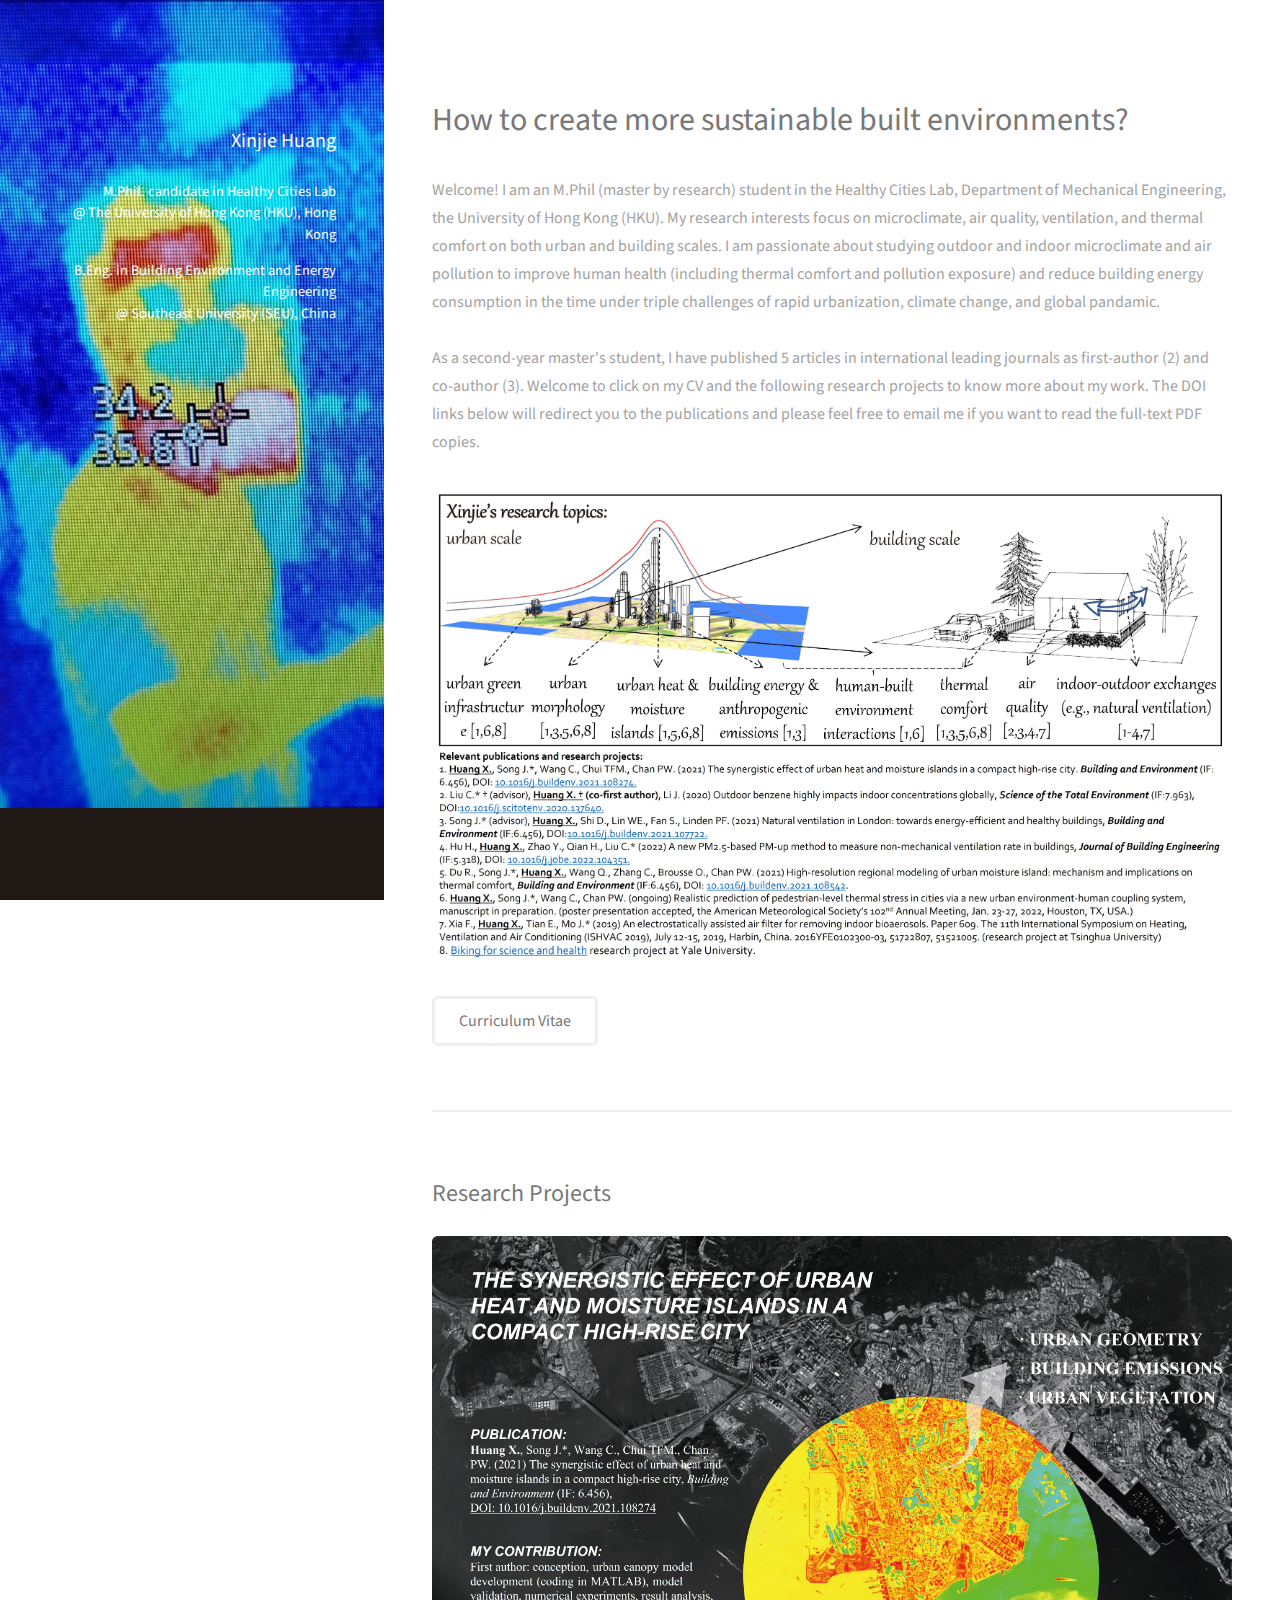
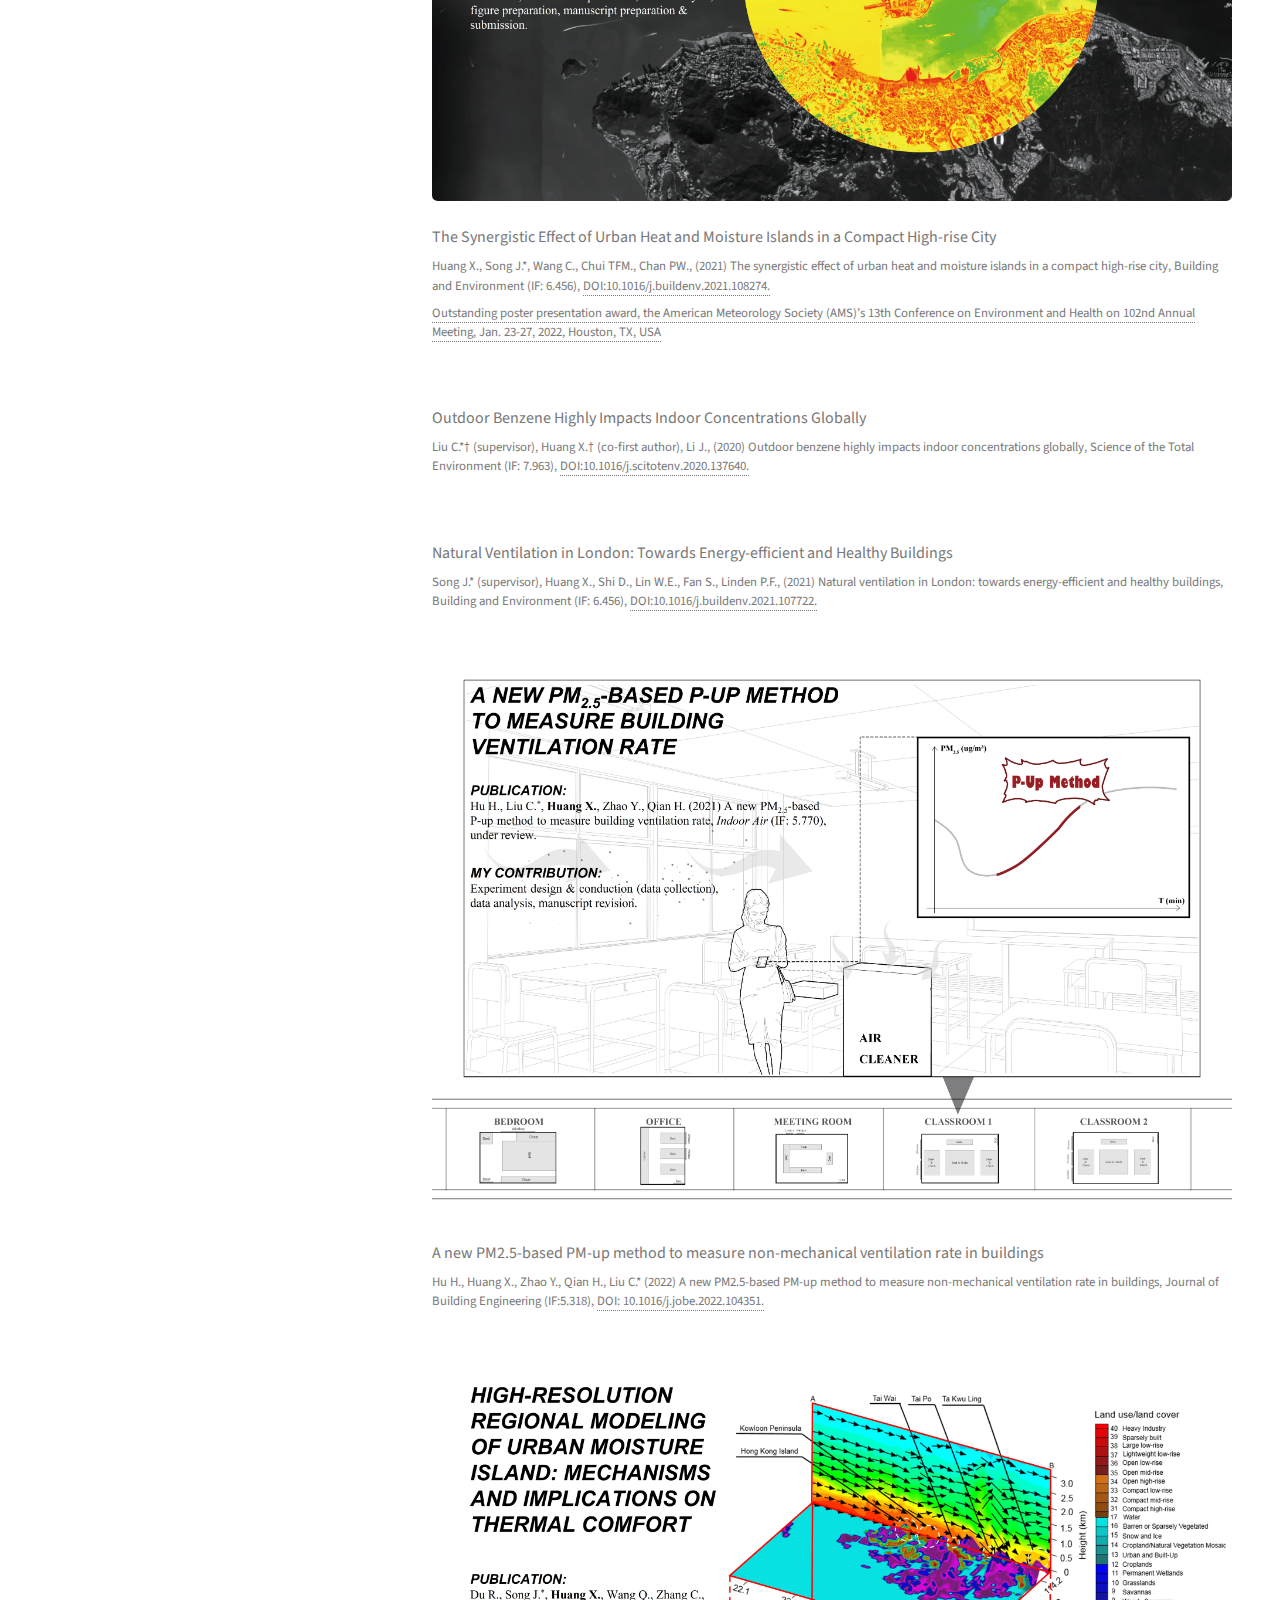
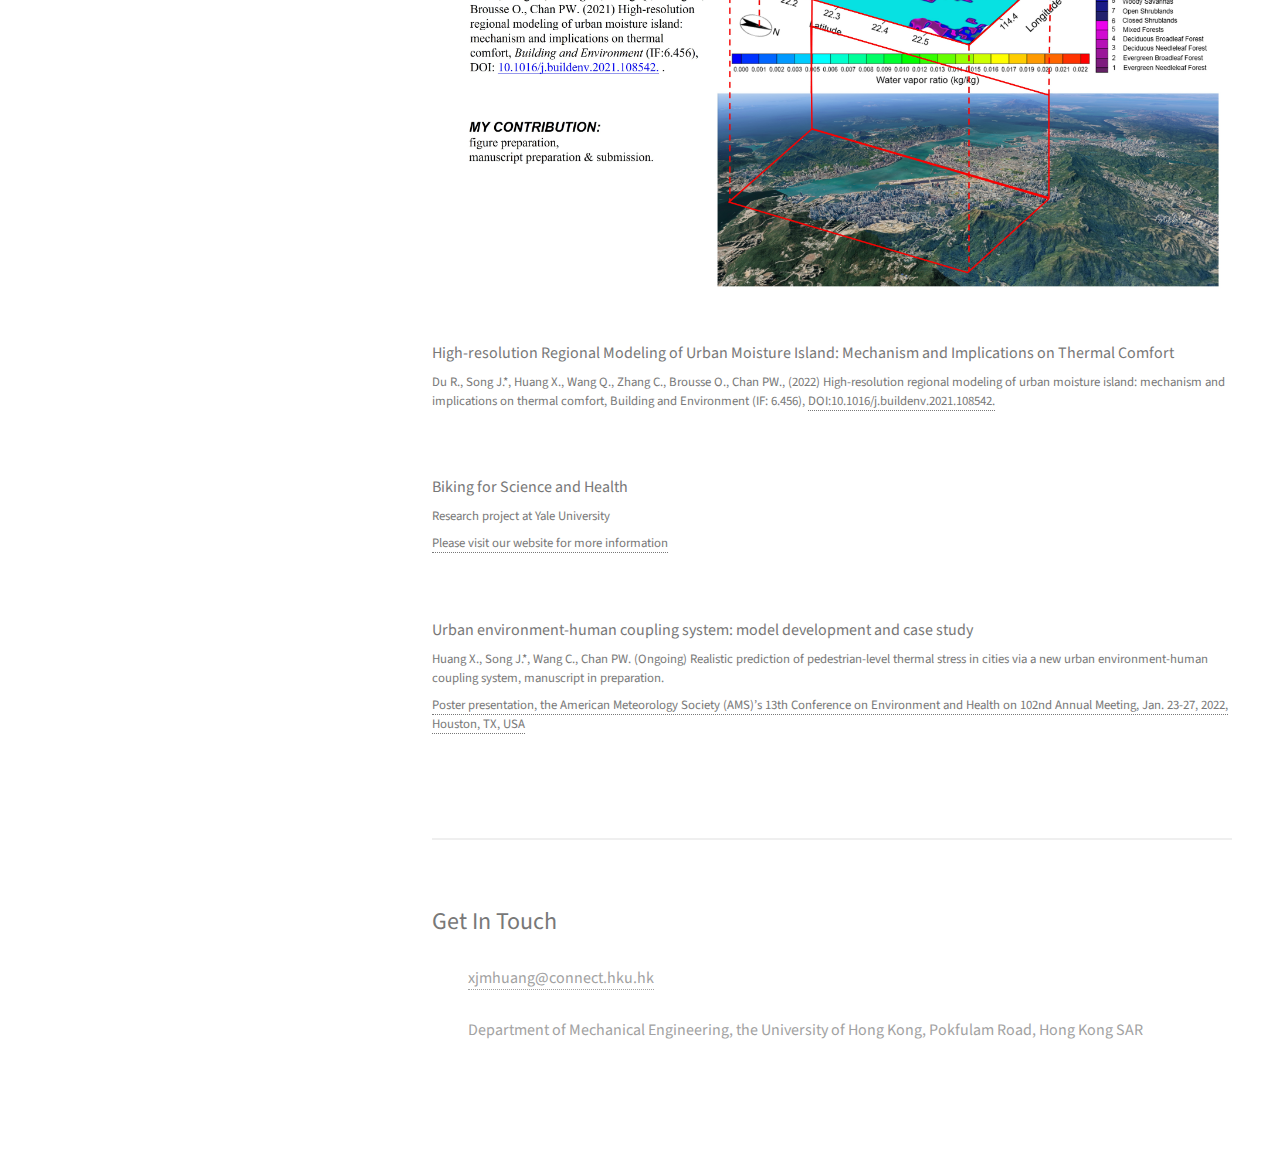
==== index.html @ ebc9fcb8 "Update index.html" ====
<!DOCTYPE HTML>
<!--
	Strata by HTML5 UP
	html5up.net | @ajlkn
	Free for personal and commercial use under the CCA 3.0 license (html5up.net/license)
-->
<html>
	<head>
		<title>Xinjie Huang</title>
		<meta charset="utf-8" />
		<meta name="viewport" content="width=device-width, initial-scale=1, user-scalable=no" />
		<link rel="stylesheet" href="assets/css/main.css" />
		<link rel="shortcut icon" href="/favicon.ico"/>
		<link rel="bookmark" href="/favicon.ico"/>
	</head>
	<body class="is-preload">

		<!-- Header -->
			<header id="header">
				<div class="inner">
					<a href="images/CD.jpg" class="image avatar"><img src="images/CD.jpg" alt="" /></a>
					<h1><strong>Xinjie Huang</strong>
			                <h5><br>M.Phil. candidate in Healthy Cities Lab <br />
						@ The University of Hong Kong (HKU), Hong Kong <br />
				        <h5>B.Eng. in Building Environment and Energy Engineering <br />
						@ Southeast University (SEU), China
				</div>
			</header>

		<!-- Main -->
			<div id="main">

				<!-- One -->
					<section id="one">
						<header class="major">
							<h2>How to create more sustainable built environments? </h2>
						</header>
						<p>Welcome! I am an M.Phil (master by research) student in the Healthy Cities Lab, Department of Mechanical Engineering, the University of Hong Kong (HKU). My research interests focus on microclimate, air quality, ventilation, and thermal comfort on both urban and building scales. I am passionate about studying outdoor and indoor microclimate and air pollution to improve human health (including thermal comfort and pollution exposure) and reduce building energy consumption in the time under triple challenges of rapid urbanization, climate change, and global pandamic. <br /> <br />
							As a second-year master's student, I have published 5 articles in international leading journals as first-author (2) and co-author (3). Welcome to click on my CV and the following research projects to know more about my work. The DOI links below will redirect you to the publications and please feel free to email me if you want to read the full-text PDF copies. </p>
						<article class="col-12 col-12-xsmall work-item">
						<a href="images/Research Schematic-Xinjie.jpg" class="image fit thumb"><img src="images/Research Schematic-Xinjie.jpg" alt="" width="100%"/></a>
						</article>
						<ul class="actions">
							<li><a href="images/CV_Xinjie Huang_HKU.pdf" download class="button">Curriculum Vitae</a></li>
						</ul>
					</section>

				<!-- Two -->
					<section id="two">
						<h2>Research Projects</h2>
						<div class="row">
							<article class="col-12 col-12-xsmall work-item">
								<a href="images/fulls/1.jpg" class="image fit thumb"><img src="images/thumbs/1.jpg" alt="" /></a>
								<h3>The Synergistic Effect of Urban Heat and Moisture Islands in a Compact High-rise City</h3>
								<h3><p>Huang X., Song J.*, Wang C., Chui TFM., Chan PW., (2021) The synergistic effect of urban heat and moisture islands in a compact high-rise city, Building and Environment (IF: 6.456), <a href="https://www.sciencedirect.com/science/article/pii/S0360132321006740"> DOI:10.1016/j.buildenv.2021.108274.</a></p></h3>
							        <h3><p><a href="https://ams.confex.com/ams/102ANNUAL/meetingapp.cgi/Paper/392403"> Outstanding poster presentation award, the American Meteorology Society (AMS)’s 13th Conference on Environment and Health on 102nd Annual Meeting, Jan. 23-27, 2022, Houston, TX, USA</a></p></h3>
							</article>
							
							<article class="col-12 col-12-xsmall work-item">
								<a href="images/fulls/2.jpg" class="image fit thumb"><img src="images/thumbs/2.jpg" alt="" /></a>
								<h3>Outdoor Benzene Highly Impacts Indoor Concentrations Globally</h3>
								<h3><p>Liu C.*† (supervisor),<b> Huang X.† (co-first author)</b>, Li J., (2020) Outdoor benzene highly impacts indoor concentrations globally, Science of the Total Environment (IF: 7.963), <a href="https://www.sciencedirect.com/science/article/pii/S0048969720311517"> DOI:10.1016/j.scitotenv.2020.137640.</a></p></h3>
							</article>
							
							<article class="col-12 col-12-xsmall work-item">
								<a href="images/fulls/3.jpg" class="image fit thumb"><img src="images/thumbs/3.jpg" alt="" /></a>
								<h3>Natural Ventilation in London: Towards Energy-efficient and Healthy Buildings</h3>
								<h3><p>Song J.* (supervisor),<b> Huang X.</b>, Shi D., Lin W.E., Fan S., Linden P.F., (2021) Natural ventilation in London: towards energy-efficient and healthy buildings, Building and Environment (IF: 6.456), <a href="https://www.sciencedirect.com/science/article/pii/S0360132321001335"> DOI:10.1016/j.buildenv.2021.107722.</a></p></h3>
							</article>
							
							<article class="col-12 col-12-xsmall work-item">
								<a href="images/fulls/4.jpg" class="image fit thumb"><img src="images/thumbs/4.jpg" alt="" /></a>
								<h3>A new PM2.5-based PM-up method to measure non-mechanical ventilation rate in buildings</h3>
								<h3><p>Hu H., Huang X., Zhao Y., Qian H., Liu C.* (2022) A new PM2.5-based PM-up method to measure non-mechanical ventilation rate in buildings, Journal of Building Engineering (IF:5.318), <a href="https://www.sciencedirect.com/science/article/abs/pii/S2352710222003643"> DOI: 10.1016/j.jobe.2022.104351.</a></p></h3> 
							</article>
							
							<article class="col-12 col-12-xsmall work-item">
								<a href="images/fulls/5.jpg" class="image fit thumb"><img src="images/thumbs/5.jpg" alt="" /></a>
								<h3>High-resolution Regional Modeling of Urban Moisture Island: Mechanism and Implications on Thermal Comfort</h3>
								<h3><p>Du R., Song J.*, Huang X., Wang Q., Zhang C., Brousse O., Chan PW., (2022) High-resolution regional modeling of urban moisture island: mechanism and implications on thermal comfort, Building and Environment (IF: 6.456), <a href="https://www.sciencedirect.com/science/article/pii/S0360132321009355"> DOI:10.1016/j.buildenv.2021.108542. </a></p></h3> 
							</article>
					
							<article class="col-12 col-12-xsmall work-item">
								<a href="images/fulls/6.jpg" class="image fit thumb"><img src="images/thumbs/6.jpg" alt="" /></a>
								<h3>Biking for Science and Health</h3>
								<h3><p>Research project at Yale University</a></p></h3>
				                                <h3><p><a href="https://biking-for-science.yale.edu/data-visualization/hong-kong/6fees"> Please visit our website for more information</a></p></h3>
							</article> 
					
					<article class="col-12 col-12-xsmall work-item">
								<a href="images/fulls/7.jpg" class="image fit thumb"><img src="images/thumbs/7.jpg" alt="" /></a>
								<h3>Urban environment-human coupling system: model development and case study</h3>
								<h3><p>Huang X., Song J.*, Wang C., Chan PW. (Ongoing) Realistic prediction of pedestrian-level thermal stress in cities via a new urban environment-human coupling system, manuscript in preparation.</a></p></h3>
				                                <h3><p><a href="https://ams.confex.com/ams/102ANNUAL/meetingapp.cgi/Paper/392692"> Poster presentation, the American Meteorology Society (AMS)’s 13th Conference on Environment and Health on 102nd Annual Meeting, Jan. 23-27, 2022, Houston, TX, USA</a></p></h3>
							</article> 
						</div>
					</section>

				<!-- Three -->
					<section id="three">
						<h2>Get In Touch</h2>
						<div class="row">
							<div class="col-16 col-12-small">
								<ul class="labeled-icons">
									<li>
										<h3 class="icon solid fa-envelope"><span class="label">Email</span></h3>
										<a href="mailto: xjmhuang@connect.hku.hk"> xjmhuang@connect.hku.hk</a>
									</li>
									<li>
										<h3 class="icon solid fa-home"><span class="label">Address</span></h3>
										Department of Mechanical Engineering, the University of Hong Kong, Pokfulam Road, Hong Kong SAR
									</li>
									
								</ul>
							</div>
						</div>
						<script type="text/javascript" id="clustrmaps" src="//clustrmaps.com/map_v2.js?d=k_83bHK-jbFxKDgHcuuoqdliSc-oriRwgHUSVHEHQIo&cl=ffffff&w=a"></script>
					</section>

				<!-- Four -->
				<!--
					<section id="four">
						<h2>Elements</h2>

						<section>
							<h4>Text</h4>
							<p>This is <b>bold</b> and this is <strong>strong</strong>. This is <i>italic</i> and this is <em>emphasized</em>.
							This is <sup>superscript</sup> text and this is <sub>subscript</sub> text.
							This is <u>underlined</u> and this is code: <code>for (;;) { ... }</code>. Finally, <a href="#">this is a link</a>.</p>
							<hr />
							<header>
								<h4>Heading with a Subtitle</h4>
								<p>Lorem ipsum dolor sit amet nullam id egestas urna aliquam</p>
							</header>
							<p>Nunc lacinia ante nunc ac lobortis. Interdum adipiscing gravida odio porttitor sem non mi integer non faucibus ornare mi ut ante amet placerat aliquet. Volutpat eu sed ante lacinia sapien lorem accumsan varius montes viverra nibh in adipiscing blandit tempus accumsan.</p>
							<header>
								<h5>Heading with a Subtitle</h5>
								<p>Lorem ipsum dolor sit amet nullam id egestas urna aliquam</p>
							</header>
							<p>Nunc lacinia ante nunc ac lobortis. Interdum adipiscing gravida odio porttitor sem non mi integer non faucibus ornare mi ut ante amet placerat aliquet. Volutpat eu sed ante lacinia sapien lorem accumsan varius montes viverra nibh in adipiscing blandit tempus accumsan.</p>
							<hr />
							<h2>Heading Level 2</h2>
							<h3>Heading Level 3</h3>
							<h4>Heading Level 4</h4>
							<h5>Heading Level 5</h5>
							<h6>Heading Level 6</h6>
							<hr />
							<h5>Blockquote</h5>
							<blockquote>Fringilla nisl. Donec accumsan interdum nisi, quis tincidunt felis sagittis eget tempus euismod. Vestibulum ante ipsum primis in faucibus vestibulum. Blandit adipiscing eu felis iaculis volutpat ac adipiscing accumsan faucibus. Vestibulum ante ipsum primis in faucibus lorem ipsum dolor sit amet nullam adipiscing eu felis.</blockquote>
							<h5>Preformatted</h5>
							<pre><code>i = 0;

while (!deck.isInOrder()) {
print 'Iteration ' + i;
deck.shuffle();
i++;
}

print 'It took ' + i + ' iterations to sort the deck.';</code></pre>
						</section>

						<section>
							<h4>Lists</h4>
							<div class="row">
								<div class="col-6 col-12-xsmall">
									<h5>Unordered</h5>
									<ul>
										<li>Dolor pulvinar etiam magna etiam.</li>
										<li>Sagittis adipiscing lorem eleifend.</li>
										<li>Felis enim feugiat dolore viverra.</li>
									</ul>
									<h5>Alternate</h5>
									<ul class="alt">
										<li>Dolor pulvinar etiam magna etiam.</li>
										<li>Sagittis adipiscing lorem eleifend.</li>
										<li>Felis enim feugiat dolore viverra.</li>
									</ul>
								</div>
								<div class="col-6 col-12-xsmall">
									<h5>Ordered</h5>
									<ol>
										<li>Dolor pulvinar etiam magna etiam.</li>
										<li>Etiam vel felis at lorem sed viverra.</li>
										<li>Felis enim feugiat dolore viverra.</li>
										<li>Dolor pulvinar etiam magna etiam.</li>
										<li>Etiam vel felis at lorem sed viverra.</li>
										<li>Felis enim feugiat dolore viverra.</li>
									</ol>
									<h5>Icons</h5>
									<ul class="icons">
										<li><a href="#" class="icon brands fa-twitter"><span class="label">Twitter</span></a></li>
										<li><a href="#" class="icon brands fa-facebook-f"><span class="label">Facebook</span></a></li>
										<li><a href="#" class="icon brands fa-instagram"><span class="label">Instagram</span></a></li>
										<li><a href="#" class="icon brands fa-github"><span class="label">Github</span></a></li>
										<li><a href="#" class="icon brands fa-dribbble"><span class="label">Dribbble</span></a></li>
										<li><a href="#" class="icon brands fa-tumblr"><span class="label">Tumblr</span></a></li>
									</ul>
								</div>
							</div>
							<h5>Actions</h5>
							<ul class="actions">
								<li><a href="#" class="button primary">Default</a></li>
								<li><a href="#" class="button">Default</a></li>
							</ul>
							<ul class="actions small">
								<li><a href="#" class="button primary small">Small</a></li>
								<li><a href="#" class="button small">Small</a></li>
							</ul>
							<div class="row">
								<div class="col-6 col-12-small">
									<ul class="actions stacked">
										<li><a href="#" class="button primary">Default</a></li>
										<li><a href="#" class="button">Default</a></li>
									</ul>
								</div>
								<div class="col-6 col-12-small">
									<ul class="actions stacked">
										<li><a href="#" class="button primary small">Small</a></li>
										<li><a href="#" class="button small">Small</a></li>
									</ul>
								</div>
								<div class="col-6 col-12-small">
									<ul class="actions stacked">
										<li><a href="#" class="button primary fit">Default</a></li>
										<li><a href="#" class="button fit">Default</a></li>
									</ul>
								</div>
								<div class="col-6 col-12-small">
									<ul class="actions stacked">
										<li><a href="#" class="button primary small fit">Small</a></li>
										<li><a href="#" class="button small fit">Small</a></li>
									</ul>
								</div>
							</div>
						</section>

						<section>
							<h4>Table</h4>
							<h5>Default</h5>
							<div class="table-wrapper">
								<table>
									<thead>
										<tr>
											<th>Name</th>
											<th>Description</th>
											<th>Price</th>
										</tr>
									</thead>
									<tbody>
										<tr>
											<td>Item One</td>
											<td>Ante turpis integer aliquet porttitor.</td>
											<td>29.99</td>
										</tr>
										<tr>
											<td>Item Two</td>
											<td>Vis ac commodo adipiscing arcu aliquet.</td>
											<td>19.99</td>
										</tr>
										<tr>
											<td>Item Three</td>
											<td> Morbi faucibus arcu accumsan lorem.</td>
											<td>29.99</td>
										</tr>
										<tr>
											<td>Item Four</td>
											<td>Vitae integer tempus condimentum.</td>
											<td>19.99</td>
										</tr>
										<tr>
											<td>Item Five</td>
											<td>Ante turpis integer aliquet porttitor.</td>
											<td>29.99</td>
										</tr>
									</tbody>
									<tfoot>
										<tr>
											<td colspan="2"></td>
											<td>100.00</td>
										</tr>
									</tfoot>
								</table>
							</div>

							<h5>Alternate</h5>
							<div class="table-wrapper">
								<table class="alt">
									<thead>
										<tr>
											<th>Name</th>
											<th>Description</th>
											<th>Price</th>
										</tr>
									</thead>
									<tbody>
										<tr>
											<td>Item One</td>
											<td>Ante turpis integer aliquet porttitor.</td>
											<td>29.99</td>
										</tr>
										<tr>
											<td>Item Two</td>
											<td>Vis ac commodo adipiscing arcu aliquet.</td>
											<td>19.99</td>
										</tr>
										<tr>
											<td>Item Three</td>
											<td> Morbi faucibus arcu accumsan lorem.</td>
											<td>29.99</td>
										</tr>
										<tr>
											<td>Item Four</td>
											<td>Vitae integer tempus condimentum.</td>
											<td>19.99</td>
										</tr>
										<tr>
											<td>Item Five</td>
											<td>Ante turpis integer aliquet porttitor.</td>
											<td>29.99</td>
										</tr>
									</tbody>
									<tfoot>
										<tr>
											<td colspan="2"></td>
											<td>100.00</td>
										</tr>
									</tfoot>
								</table>
							</div>
						</section>

						<section>
							<h4>Buttons</h4>
							<ul class="actions">
								<li><a href="#" class="button primary">Primary</a></li>
								<li><a href="#" class="button">Default</a></li>
							</ul>
							<ul class="actions">
								<li><a href="#" class="button large">Large</a></li>
								<li><a href="#" class="button">Default</a></li>
								<li><a href="#" class="button small">Small</a></li>
							</ul>
							<ul class="actions fit">
								<li><a href="#" class="button primary fit">Fit</a></li>
								<li><a href="#" class="button fit">Fit</a></li>
							</ul>
							<ul class="actions fit small">
								<li><a href="#" class="button primary fit small">Fit + Small</a></li>
								<li><a href="#" class="button fit small">Fit + Small</a></li>
							</ul>
							<ul class="actions">
								<li><a href="#" class="button primary icon solid fa-download">Icon</a></li>
								<li><a href="#" class="button icon solid fa-download">Icon</a></li>
							</ul>
							<ul class="actions">
								<li><span class="button primary disabled">Primary</span></li>
								<li><span class="button disabled">Default</span></li>
							</ul>
						</section>

						<section>
							<h4>Form</h4>
							<form method="post" action="#">
								<div class="row gtr-uniform gtr-50">
									<div class="col-6 col-12-xsmall">
										<input type="text" name="demo-name" id="demo-name" value="" placeholder="Name" />
									</div>
									<div class="col-6 col-12-xsmall">
										<input type="email" name="demo-email" id="demo-email" value="" placeholder="Email" />
									</div>
									<div class="col-12">
										<select name="demo-category" id="demo-category">
											<option value="">- Category -</option>
											<option value="1">Manufacturing</option>
											<option value="1">Shipping</option>
											<option value="1">Administration</option>
											<option value="1">Human Resources</option>
										</select>
									</div>
									<div class="col-4 col-12-small">
										<input type="radio" id="demo-priority-low" name="demo-priority" checked>
										<label for="demo-priority-low">Low Priority</label>
									</div>
									<div class="col-4 col-12-small">
										<input type="radio" id="demo-priority-normal" name="demo-priority">
										<label for="demo-priority-normal">Normal Priority</label>
									</div>
									<div class="col-4 col-12-small">
										<input type="radio" id="demo-priority-high" name="demo-priority">
										<label for="demo-priority-high">High Priority</label>
									</div>
									<div class="col-6 col-12-small">
										<input type="checkbox" id="demo-copy" name="demo-copy">
										<label for="demo-copy">Email me a copy of this message</label>
									</div>
									<div class="col-6 col-12-small">
										<input type="checkbox" id="demo-human" name="demo-human" checked>
										<label for="demo-human">I am a human and not a robot</label>
									</div>
									<div class="col-12">
										<textarea name="demo-message" id="demo-message" placeholder="Enter your message" rows="6"></textarea>
									</div>
									<div class="col-12">
										<ul class="actions">
											<li><input type="submit" value="Send Message" class="primary" /></li>
											<li><input type="reset" value="Reset" /></li>
										</ul>
									</div>
								</div>
							</form>
						</section>

						<section>
							<h4>Image</h4>
							<h5>Fit</h5>
							<div class="box alt">
								<div class="row gtr-50 gtr-uniform">
									<div class="col-12"><span class="image fit"><img src="images/fulls/05.jpg" alt="" /></span></div>
									<div class="col-4"><span class="image fit"><img src="images/thumbs/01.jpg" alt="" /></span></div>
									<div class="col-4"><span class="image fit"><img src="images/thumbs/02.jpg" alt="" /></span></div>
									<div class="col-4"><span class="image fit"><img src="images/thumbs/03.jpg" alt="" /></span></div>
									<div class="col-4"><span class="image fit"><img src="images/thumbs/04.jpg" alt="" /></span></div>
									<div class="col-4"><span class="image fit"><img src="images/thumbs/05.jpg" alt="" /></span></div>
									<div class="col-4"><span class="image fit"><img src="images/thumbs/06.jpg" alt="" /></span></div>
									<div class="col-4"><span class="image fit"><img src="images/thumbs/03.jpg" alt="" /></span></div>
									<div class="col-4"><span class="image fit"><img src="images/thumbs/02.jpg" alt="" /></span></div>
									<div class="col-4"><span class="image fit"><img src="images/thumbs/01.jpg" alt="" /></span></div>
								</div>
							</div>
							<h5>Left &amp; Right</h5>
							<p><span class="image left"><img src="images/CD.jpg" alt="" /></span>Fringilla nisl. Donec accumsan interdum nisi, quis tincidunt felis sagittis eget. tempus euismod. Vestibulum ante ipsum primis in faucibus vestibulum. Blandit adipiscing eu felis iaculis volutpat ac adipiscing accumsan eu faucibus. Integer ac pellentesque praesent tincidunt felis sagittis eget. tempus euismod. Vestibulum ante ipsum primis in faucibus vestibulum. Blandit adipiscing eu felis iaculis volutpat ac adipiscing accumsan eu faucibus. Integer ac pellentesque praesent. Donec accumsan interdum nisi, quis tincidunt felis sagittis eget. tempus euismod. Vestibulum ante ipsum primis in faucibus vestibulum. Blandit adipiscing eu felis iaculis volutpat ac adipiscing accumsan eu faucibus. Integer ac pellentesque praesent tincidunt felis sagittis eget. tempus euismod. Vestibulum ante ipsum primis in faucibus vestibulum. Blandit adipiscing eu felis iaculis volutpat ac adipiscing accumsan eu faucibus. Integer ac pellentesque praesent.</p>
							<p><span class="image right"><img src="images/CD.jpg" alt="" /></span>Fringilla nisl. Donec accumsan interdum nisi, quis tincidunt felis sagittis eget. tempus euismod. Vestibulum ante ipsum primis in faucibus vestibulum. Blandit adipiscing eu felis iaculis volutpat ac adipiscing accumsan eu faucibus. Integer ac pellentesque praesent tincidunt felis sagittis eget. tempus euismod. Vestibulum ante ipsum primis in faucibus vestibulum. Blandit adipiscing eu felis iaculis volutpat ac adipiscing accumsan eu faucibus. Integer ac pellentesque praesent. Donec accumsan interdum nisi, quis tincidunt felis sagittis eget. tempus euismod. Vestibulum ante ipsum primis in faucibus vestibulum. Blandit adipiscing eu felis iaculis volutpat ac adipiscing accumsan eu faucibus. Integer ac pellentesque praesent tincidunt felis sagittis eget. tempus euismod. Vestibulum ante ipsum primis in faucibus vestibulum. Blandit adipiscing eu felis iaculis volutpat ac adipiscing accumsan eu faucibus. Integer ac pellentesque praesent.</p>
						</section>

					</section>
				-->

			</div>

		<!-- Footer -->
			<footer id="footer">
				<div class="inner">
					<ul class="icons">
						<li><a href="https://www.researchgate.net/profile/Xinjie_Huang4" class="icon brands fa-researchgate"><span class="label">Researchgate</span></a></li>
						<li><a href="https://scholar.google.com/citations?hl=zh-CN&user=LemOEw0AAAAJ" class="icon brands fa-google"><span class="label">Google</span></a></li>
						<li><a href="https://www.linkedin.com/in/xinjie-huang-hku/" class="icon brands fa-linkedin"><span class="label">Linkedin</span></a></li>
						<li><a href="mailto:xjmhuang@connect.hku.hk" class="icon solid fa-envelope"><span class="label">Email</span></a></li>
					</ul>

				</div>
			</footer>

		<!-- Scripts -->
			<script src="assets/js/jquery.min.js"></script>
			<script src="assets/js/jquery.poptrox.min.js"></script>
			<script src="assets/js/browser.min.js"></script>
			<script src="assets/js/breakpoints.min.js"></script>
			<script src="assets/js/util.js"></script>
			<script src="assets/js/main.js"></script>

	</body>
</html>
---- assets/css/main.css ----
@import url("fontawesome-all.min.css");
@import url("https://fonts.googleapis.com/css?family=Source+Sans+Pro:400,400italic");

/*
	Strata by HTML5 UP
	html5up.net | @ajlkn
	Free for personal and commercial use under the CCA 3.0 license (html5up.net/license)
*/

html, body, div, span, applet, object,
iframe, h1, h2, h3, h4, h5, h6, p, blockquote,
pre, a, abbr, acronym, address, big, cite,
code, del, dfn, em, img, ins, kbd, q, s, samp,
small, strike, strong, sub, sup, tt, var, b,
u, i, center, dl, dt, dd, ol, ul, li, fieldset,
form, label, legend, table, caption, tbody,
tfoot, thead, tr, th, td, article, aside,
canvas, details, embed, figure, figcaption,
footer, header, hgroup, menu, nav, output, ruby,
section, summary, time, mark, audio, video {
	margin: 0;
	padding: 0;
	border: 0;
	font-size: 100%;
	font: inherit;
	vertical-align: baseline;}

article, aside, details, figcaption, figure,
footer, header, hgroup, menu, nav, section {
	display: block;}

body {
	line-height: 1;
}

ol, ul {
	list-style: none;
}

blockquote, q {
	quotes: none;
}

	blockquote:before, blockquote:after, q:before, q:after {
		content: '';
		content: none;
	}

table {
	border-collapse: collapse;
	border-spacing: 0;
}

body {
	-webkit-text-size-adjust: none;
}

mark {
	background-color: transparent;
	color: inherit;
}

input::-moz-focus-inner {
	border: 0;
	padding: 0;
}

input, select, textarea {
	-moz-appearance: none;
	-webkit-appearance: none;
	-ms-appearance: none;
	appearance: none;
}

/* Basic */

	html {
		box-sizing: border-box;
	}

	*, *:before, *:after {
		box-sizing: inherit;
	}

	body {
		background: #fff;
	}

		body.is-preload *, body.is-preload *:before, body.is-preload *:after {
			-moz-animation: none !important;
			-webkit-animation: none !important;
			-ms-animation: none !important;
			animation: none !important;
			-moz-transition: none !important;
			-webkit-transition: none !important;
			-ms-transition: none !important;
			transition: none !important;
		}

	body, input, select, textarea {
		color: #a2a2a2;
		font-family: "Source Sans Pro", Helvetica, sans-serif;
		font-size: 16pt;
		font-weight: 400;
		line-height: 1.75em;
	}

	a {
		-moz-transition: color 0.2s ease-in-out, border-color 0.2s ease-in-out;
		-webkit-transition: color 0.2s ease-in-out, border-color 0.2s ease-in-out;
		-ms-transition: color 0.2s ease-in-out, border-color 0.2s ease-in-out;
		transition: color 0.2s ease-in-out, border-color 0.2s ease-in-out;
		border-bottom: dotted 1px;
		color: #0069bf;
		text-decoration: none;
	}

		a:hover {
			border-bottom-color: transparent;
			color: #0069bf !important;
			text-decoration: none;
		}

	strong, b {
		color: #787878;
		font-weight: 400;
	}

	em, i {
		font-style: italic;
	}

	p {
		margin: 0 0 2em 0;
	}

	h1, h2, h3, h4, h5, h6 {
		color: #787878;
		font-weight: 400;
		line-height: 1em;
		margin: 0 0 1em 0;
	}

		h1 a, h2 a, h3 a, h4 a, h5 a, h6 a {
			color: inherit;
			text-decoration: none;
		}

	h1 {
		font-size: 2em;
		line-height: 1.5em;
	}

	h2 {
		font-size: 1.5em;
		line-height: 1.5em;
	}

	h3 {
		font-size: 1.25em;
		line-height: 1.5em;
	}

	h4 {
		font-size: 1.1em;
		line-height: 1.5em;
	}

	h5 {
		font-size: 0.9em;
		line-height: 1.5em;
	}

	h6 {
		font-size: 0.7em;
		line-height: 1.5em;
	}

	sub {
		font-size: 0.8em;
		position: relative;
		top: 0.5em;
	}

	sup {
		font-size: 0.8em;
		position: relative;
		top: -0.5em;
	}

	hr {
		border: 0;
		border-bottom: solid 2px #efefef;
		margin: 2em 0;
	}

		hr.major {
			margin: 3em 0;
		}

	blockquote {
		border-left: solid 6px #efefef;
		font-style: italic;
		margin: 0 0 2em 0;
		padding: 0.5em 0 0.5em 1.5em;
	}

	code {
		background: #f7f7f7;
		border-radius: 0.35em;
		border: solid 2px #efefef;
		font-family: "Courier New", monospace;
		font-size: 0.9em;
		margin: 0 0.25em;
		padding: 0.25em 0.65em;
	}

	pre {
		-webkit-overflow-scrolling: touch;
		font-family: "Courier New", monospace;
		font-size: 0.9em;
		margin: 0 0 2em 0;
	}

		pre code {
			display: block;
			line-height: 1.75em;
			padding: 1em 1.5em;
			overflow-x: auto;
		}

	.align-left {
		text-align: left;
	}

	.align-center {
		text-align: center;
	}

	.align-right {
		text-align: right;
	}

/* Container */

	.container {
		margin: 0 auto;
		max-width: calc(100% - 4em);
		width: 100%;
	}

		.container.xsmall {
			width: 25%;
		}

		.container.small {
			width: 50%;
		}

		.container.medium {
			width: 75%;
		}

		.container.large {
			width: 125%;
		}

		.container.xlarge {
			width: 150%;
		}

		.container.max {
			width: 100%;
		}

		@media screen and (max-width: 980px) {

			.container {
				width: 100% !important;
				max-width: 100% !important;
			}

		}

		@media screen and (max-width: 480px) {

			.container {
				max-width: calc(100% - 3em);
			}

		}

/* Row */

	.row {
		display: flex;
		flex-wrap: wrap;
		box-sizing: border-box;
		align-items: stretch;
	}

		.row > * {
			box-sizing: border-box;
		}

		.row.gtr-uniform > * > :last-child {
			margin-bottom: 0;
		}

		.row.aln-left {
			justify-content: flex-start;
		}

		.row.aln-center {
			justify-content: center;
		}

		.row.aln-right {
			justify-content: flex-end;
		}

		.row.aln-top {
			align-items: flex-start;
		}

		.row.aln-middle {
			align-items: center;
		}

		.row.aln-bottom {
			align-items: flex-end;
		}

		.row > .imp {
			order: -1;
		}

		.row > .col-1 {
			width: 8.33333%;
		}

		.row > .off-1 {
			margin-left: 8.33333%;
		}

		.row > .col-2 {
			width: 16.66667%;
		}

		.row > .off-2 {
			margin-left: 16.66667%;
		}

		.row > .col-3 {
			width: 25%;
		}

		.row > .off-3 {
			margin-left: 25%;
		}

		.row > .col-4 {
			width: 33.33333%;
		}

		.row > .off-4 {
			margin-left: 33.33333%;
		}

		.row > .col-5 {
			width: 41.66667%;
		}

		.row > .off-5 {
			margin-left: 41.66667%;
		}

		.row > .col-6 {
			width: 50%;
		}

		.row > .off-6 {
			margin-left: 50%;
		}

		.row > .col-7 {
			width: 58.33333%;
		}

		.row > .off-7 {
			margin-left: 58.33333%;
		}

		.row > .col-8 {
			width: 66.66667%;
		}

		.row > .off-8 {
			margin-left: 66.66667%;
		}

		.row > .col-9 {
			width: 75%;
		}

		.row > .off-9 {
			margin-left: 75%;
		}

		.row > .col-10 {
			width: 83.33333%;
		}

		.row > .off-10 {
			margin-left: 83.33333%;
		}

		.row > .col-11 {
			width: 91.66667%;
		}

		.row > .off-11 {
			margin-left: 91.66667%;
		}

		.row > .col-12 {
			width: 100%;
		}

		.row > .off-12 {
			margin-left: 100%;
		}

		.row.gtr-0 {
			margin-top: 0;
			margin-left: 0em;
		}

			.row.gtr-0 > * {
				padding: 0 0 0 0em;
			}

			.row.gtr-0.gtr-uniform {
				margin-top: 0em;
			}

				.row.gtr-0.gtr-uniform > * {
					padding-top: 0em;
				}

		.row.gtr-25 {
			margin-top: 0;
			margin-left: -0.625em;
		}

			.row.gtr-25 > * {
				padding: 0 0 0 0.625em;
			}

			.row.gtr-25.gtr-uniform {
				margin-top: -0.625em;
			}

				.row.gtr-25.gtr-uniform > * {
					padding-top: 0.625em;
				}

		.row.gtr-50 {
			margin-top: 0;
			margin-left: -1.25em;
		}

			.row.gtr-50 > * {
				padding: 0 0 0 1.25em;
			}

			.row.gtr-50.gtr-uniform {
				margin-top: -1.25em;
			}

				.row.gtr-50.gtr-uniform > * {
					padding-top: 1.25em;
				}

		.row {
			margin-top: 0;
			margin-left: -2.5em;
		}

			.row > * {
				padding: 0 0 0 2.5em;
			}

			.row.gtr-uniform {
				margin-top: -2.5em;
			}

				.row.gtr-uniform > * {
					padding-top: 2.5em;
				}

		.row.gtr-150 {
			margin-top: 0;
			margin-left: -3.75em;
		}

			.row.gtr-150 > * {
				padding: 0 0 0 3.75em;
			}

			.row.gtr-150.gtr-uniform {
				margin-top: -3.75em;
			}

				.row.gtr-150.gtr-uniform > * {
					padding-top: 3.75em;
				}

		.row.gtr-200 {
			margin-top: 0;
			margin-left: -5em;
		}

			.row.gtr-200 > * {
				padding: 0 0 0 5em;
			}

			.row.gtr-200.gtr-uniform {
				margin-top: -5em;
			}

				.row.gtr-200.gtr-uniform > * {
					padding-top: 5em;
				}

		@media screen and (max-width: 1800px) {

			.row {
				display: flex;
				flex-wrap: wrap;
				box-sizing: border-box;
				align-items: stretch;
			}

				.row > * {
					box-sizing: border-box;
				}

				.row.gtr-uniform > * > :last-child {
					margin-bottom: 0;
				}

				.row.aln-left {
					justify-content: flex-start;
				}

				.row.aln-center {
					justify-content: center;
				}

				.row.aln-right {
					justify-content: flex-end;
				}

				.row.aln-top {
					align-items: flex-start;
				}

				.row.aln-middle {
					align-items: center;
				}

				.row.aln-bottom {
					align-items: flex-end;
				}

				.row > .imp-xlarge {
					order: -1;
				}

				.row > .col-1-xlarge {
					width: 8.33333%;
				}

				.row > .off-1-xlarge {
					margin-left: 8.33333%;
				}

				.row > .col-2-xlarge {
					width: 16.66667%;
				}

				.row > .off-2-xlarge {
					margin-left: 16.66667%;
				}

				.row > .col-3-xlarge {
					width: 25%;
				}

				.row > .off-3-xlarge {
					margin-left: 25%;
				}

				.row > .col-4-xlarge {
					width: 33.33333%;
				}

				.row > .off-4-xlarge {
					margin-left: 33.33333%;
				}

				.row > .col-5-xlarge {
					width: 41.66667%;
				}

				.row > .off-5-xlarge {
					margin-left: 41.66667%;
				}

				.row > .col-6-xlarge {
					width: 50%;
				}

				.row > .off-6-xlarge {
					margin-left: 50%;
				}

				.row > .col-7-xlarge {
					width: 58.33333%;
				}

				.row > .off-7-xlarge {
					margin-left: 58.33333%;
				}

				.row > .col-8-xlarge {
					width: 66.66667%;
				}

				.row > .off-8-xlarge {
					margin-left: 66.66667%;
				}

				.row > .col-9-xlarge {
					width: 75%;
				}

				.row > .off-9-xlarge {
					margin-left: 75%;
				}

				.row > .col-10-xlarge {
					width: 83.33333%;
				}

				.row > .off-10-xlarge {
					margin-left: 83.33333%;
				}

				.row > .col-11-xlarge {
					width: 91.66667%;
				}

				.row > .off-11-xlarge {
					margin-left: 91.66667%;
				}

				.row > .col-12-xlarge {
					width: 100%;
				}

				.row > .off-12-xlarge {
					margin-left: 100%;
				}

				.row.gtr-0 {
					margin-top: 0;
					margin-left: 0em;
				}

					.row.gtr-0 > * {
						padding: 0 0 0 0em;
					}

					.row.gtr-0.gtr-uniform {
						margin-top: 0em;
					}

						.row.gtr-0.gtr-uniform > * {
							padding-top: 0em;
						}

				.row.gtr-25 {
					margin-top: 0;
					margin-left: -0.625em;
				}

					.row.gtr-25 > * {
						padding: 0 0 0 0.625em;
					}

					.row.gtr-25.gtr-uniform {
						margin-top: -0.625em;
					}

						.row.gtr-25.gtr-uniform > * {
							padding-top: 0.625em;
						}

				.row.gtr-50 {
					margin-top: 0;
					margin-left: -1.25em;
				}

					.row.gtr-50 > * {
						padding: 0 0 0 1.25em;
					}

					.row.gtr-50.gtr-uniform {
						margin-top: -1.25em;
					}

						.row.gtr-50.gtr-uniform > * {
							padding-top: 1.25em;
						}

				.row {
					margin-top: 0;
					margin-left: -2.5em;
				}

					.row > * {
						padding: 0 0 0 2.5em;
					}

					.row.gtr-uniform {
						margin-top: -2.5em;
					}

						.row.gtr-uniform > * {
							padding-top: 2.5em;
						}

				.row.gtr-150 {
					margin-top: 0;
					margin-left: -3.75em;
				}

					.row.gtr-150 > * {
						padding: 0 0 0 3.75em;
					}

					.row.gtr-150.gtr-uniform {
						margin-top: -3.75em;
					}

						.row.gtr-150.gtr-uniform > * {
							padding-top: 3.75em;
						}

				.row.gtr-200 {
					margin-top: 0;
					margin-left: -5em;
				}

					.row.gtr-200 > * {
						padding: 0 0 0 5em;
					}

					.row.gtr-200.gtr-uniform {
						margin-top: -5em;
					}

						.row.gtr-200.gtr-uniform > * {
							padding-top: 5em;
						}

		}

		@media screen and (max-width: 1280px) {

			.row {
				display: flex;
				flex-wrap: wrap;
				box-sizing: border-box;
				align-items: stretch;
			}

				.row > * {
					box-sizing: border-box;
				}

				.row.gtr-uniform > * > :last-child {
					margin-bottom: 0;
				}

				.row.aln-left {
					justify-content: flex-start;
				}

				.row.aln-center {
					justify-content: center;
				}

				.row.aln-right {
					justify-content: flex-end;
				}

				.row.aln-top {
					align-items: flex-start;
				}

				.row.aln-middle {
					align-items: center;
				}

				.row.aln-bottom {
					align-items: flex-end;
				}

				.row > .imp-large {
					order: -1;
				}

				.row > .col-1-large {
					width: 8.33333%;
				}

				.row > .off-1-large {
					margin-left: 8.33333%;
				}

				.row > .col-2-large {
					width: 16.66667%;
				}

				.row > .off-2-large {
					margin-left: 16.66667%;
				}

				.row > .col-3-large {
					width: 25%;
				}

				.row > .off-3-large {
					margin-left: 25%;
				}

				.row > .col-4-large {
					width: 33.33333%;
				}

				.row > .off-4-large {
					margin-left: 33.33333%;
				}

				.row > .col-5-large {
					width: 41.66667%;
				}

				.row > .off-5-large {
					margin-left: 41.66667%;
				}

				.row > .col-6-large {
					width: 50%;
				}

				.row > .off-6-large {
					margin-left: 50%;
				}

				.row > .col-7-large {
					width: 58.33333%;
				}

				.row > .off-7-large {
					margin-left: 58.33333%;
				}

				.row > .col-8-large {
					width: 66.66667%;
				}

				.row > .off-8-large {
					margin-left: 66.66667%;
				}

				.row > .col-9-large {
					width: 75%;
				}

				.row > .off-9-large {
					margin-left: 75%;
				}

				.row > .col-10-large {
					width: 83.33333%;
				}

				.row > .off-10-large {
					margin-left: 83.33333%;
				}

				.row > .col-11-large {
					width: 91.66667%;
				}

				.row > .off-11-large {
					margin-left: 91.66667%;
				}

				.row > .col-12-large {
					width: 100%;
				}

				.row > .off-12-large {
					margin-left: 100%;
				}

				.row.gtr-0 {
					margin-top: 0;
					margin-left: 0em;
				}

					.row.gtr-0 > * {
						padding: 0 0 0 0em;
					}

					.row.gtr-0.gtr-uniform {
						margin-top: 0em;
					}

						.row.gtr-0.gtr-uniform > * {
							padding-top: 0em;
						}

				.row.gtr-25 {
					margin-top: 0;
					margin-left: -0.5em;
				}

					.row.gtr-25 > * {
						padding: 0 0 0 0.5em;
					}

					.row.gtr-25.gtr-uniform {
						margin-top: -0.5em;
					}

						.row.gtr-25.gtr-uniform > * {
							padding-top: 0.5em;
						}

				.row.gtr-50 {
					margin-top: 0;
					margin-left: -1em;
				}

					.row.gtr-50 > * {
						padding: 0 0 0 1em;
					}

					.row.gtr-50.gtr-uniform {
						margin-top: -1em;
					}

						.row.gtr-50.gtr-uniform > * {
							padding-top: 1em;
						}

				.row {
					margin-top: 0;
					margin-left: -2em;
				}

					.row > * {
						padding: 0 0 0 2em;
					}

					.row.gtr-uniform {
						margin-top: -2em;
					}

						.row.gtr-uniform > * {
							padding-top: 2em;
						}

				.row.gtr-150 {
					margin-top: 0;
					margin-left: -3em;
				}

					.row.gtr-150 > * {
						padding: 0 0 0 3em;
					}

					.row.gtr-150.gtr-uniform {
						margin-top: -3em;
					}

						.row.gtr-150.gtr-uniform > * {
							padding-top: 3em;
						}

				.row.gtr-200 {
					margin-top: 0;
					margin-left: -4em;
				}

					.row.gtr-200 > * {
						padding: 0 0 0 4em;
					}

					.row.gtr-200.gtr-uniform {
						margin-top: -4em;
					}

						.row.gtr-200.gtr-uniform > * {
							padding-top: 4em;
						}

		}

		@media screen and (max-width: 980px) {

			.row {
				display: flex;
				flex-wrap: wrap;
				box-sizing: border-box;
				align-items: stretch;
			}

				.row > * {
					box-sizing: border-box;
				}

				.row.gtr-uniform > * > :last-child {
					margin-bottom: 0;
				}

				.row.aln-left {
					justify-content: flex-start;
				}

				.row.aln-center {
					justify-content: center;
				}

				.row.aln-right {
					justify-content: flex-end;
				}

				.row.aln-top {
					align-items: flex-start;
				}

				.row.aln-middle {
					align-items: center;
				}

				.row.aln-bottom {
					align-items: flex-end;
				}

				.row > .imp-medium {
					order: -1;
				}

				.row > .col-1-medium {
					width: 8.33333%;
				}

				.row > .off-1-medium {
					margin-left: 8.33333%;
				}

				.row > .col-2-medium {
					width: 16.66667%;
				}

				.row > .off-2-medium {
					margin-left: 16.66667%;
				}

				.row > .col-3-medium {
					width: 25%;
				}

				.row > .off-3-medium {
					margin-left: 25%;
				}

				.row > .col-4-medium {
					width: 33.33333%;
				}

				.row > .off-4-medium {
					margin-left: 33.33333%;
				}

				.row > .col-5-medium {
					width: 41.66667%;
				}

				.row > .off-5-medium {
					margin-left: 41.66667%;
				}

				.row > .col-6-medium {
					width: 50%;
				}

				.row > .off-6-medium {
					margin-left: 50%;
				}

				.row > .col-7-medium {
					width: 58.33333%;
				}

				.row > .off-7-medium {
					margin-left: 58.33333%;
				}

				.row > .col-8-medium {
					width: 66.66667%;
				}

				.row > .off-8-medium {
					margin-left: 66.66667%;
				}

				.row > .col-9-medium {
					width: 75%;
				}

				.row > .off-9-medium {
					margin-left: 75%;
				}

				.row > .col-10-medium {
					width: 83.33333%;
				}

				.row > .off-10-medium {
					margin-left: 83.33333%;
				}

				.row > .col-11-medium {
					width: 91.66667%;
				}

				.row > .off-11-medium {
					margin-left: 91.66667%;
				}

				.row > .col-12-medium {
					width: 100%;
				}

				.row > .off-12-medium {
					margin-left: 100%;
				}

				.row.gtr-0 {
					margin-top: 0;
					margin-left: 0em;
				}

					.row.gtr-0 > * {
						padding: 0 0 0 0em;
					}

					.row.gtr-0.gtr-uniform {
						margin-top: 0em;
					}

						.row.gtr-0.gtr-uniform > * {
							padding-top: 0em;
						}

				.row.gtr-25 {
					margin-top: 0;
					margin-left: -0.5em;
				}

					.row.gtr-25 > * {
						padding: 0 0 0 0.5em;
					}

					.row.gtr-25.gtr-uniform {
						margin-top: -0.5em;
					}

						.row.gtr-25.gtr-uniform > * {
							padding-top: 0.5em;
						}

				.row.gtr-50 {
					margin-top: 0;
					margin-left: -1em;
				}

					.row.gtr-50 > * {
						padding: 0 0 0 1em;
					}

					.row.gtr-50.gtr-uniform {
						margin-top: -1em;
					}

						.row.gtr-50.gtr-uniform > * {
							padding-top: 1em;
						}

				.row {
					margin-top: 0;
					margin-left: -2em;
				}

					.row > * {
						padding: 0 0 0 2em;
					}

					.row.gtr-uniform {
						margin-top: -2em;
					}

						.row.gtr-uniform > * {
							padding-top: 2em;
						}

				.row.gtr-150 {
					margin-top: 0;
					margin-left: -3em;
				}

					.row.gtr-150 > * {
						padding: 0 0 0 3em;
					}

					.row.gtr-150.gtr-uniform {
						margin-top: -3em;
					}

						.row.gtr-150.gtr-uniform > * {
							padding-top: 3em;
						}

				.row.gtr-200 {
					margin-top: 0;
					margin-left: -4em;
				}

					.row.gtr-200 > * {
						padding: 0 0 0 4em;
					}

					.row.gtr-200.gtr-uniform {
						margin-top: -4em;
					}

						.row.gtr-200.gtr-uniform > * {
							padding-top: 4em;
						}

		}

		@media screen and (max-width: 736px) {

			.row {
				display: flex;
				flex-wrap: wrap;
				box-sizing: border-box;
				align-items: stretch;
			}

				.row > * {
					box-sizing: border-box;
				}

				.row.gtr-uniform > * > :last-child {
					margin-bottom: 0;
				}

				.row.aln-left {
					justify-content: flex-start;
				}

				.row.aln-center {
					justify-content: center;
				}

				.row.aln-right {
					justify-content: flex-end;
				}

				.row.aln-top {
					align-items: flex-start;
				}

				.row.aln-middle {
					align-items: center;
				}

				.row.aln-bottom {
					align-items: flex-end;
				}

				.row > .imp-small {
					order: -1;
				}

				.row > .col-1-small {
					width: 8.33333%;
				}

				.row > .off-1-small {
					margin-left: 8.33333%;
				}

				.row > .col-2-small {
					width: 16.66667%;
				}

				.row > .off-2-small {
					margin-left: 16.66667%;
				}

				.row > .col-3-small {
					width: 25%;
				}

				.row > .off-3-small {
					margin-left: 25%;
				}

				.row > .col-4-small {
					width: 33.33333%;
				}

				.row > .off-4-small {
					margin-left: 33.33333%;
				}

				.row > .col-5-small {
					width: 41.66667%;
				}

				.row > .off-5-small {
					margin-left: 41.66667%;
				}

				.row > .col-6-small {
					width: 50%;
				}

				.row > .off-6-small {
					margin-left: 50%;
				}

				.row > .col-7-small {
					width: 58.33333%;
				}

				.row > .off-7-small {
					margin-left: 58.33333%;
				}

				.row > .col-8-small {
					width: 66.66667%;
				}

				.row > .off-8-small {
					margin-left: 66.66667%;
				}

				.row > .col-9-small {
					width: 75%;
				}

				.row > .off-9-small {
					margin-left: 75%;
				}

				.row > .col-10-small {
					width: 83.33333%;
				}

				.row > .off-10-small {
					margin-left: 83.33333%;
				}

				.row > .col-11-small {
					width: 91.66667%;
				}

				.row > .off-11-small {
					margin-left: 91.66667%;
				}

				.row > .col-12-small {
					width: 100%;
				}

				.row > .off-12-small {
					margin-left: 100%;
				}

				.row.gtr-0 {
					margin-top: 0;
					margin-left: 0em;
				}

					.row.gtr-0 > * {
						padding: 0 0 0 0em;
					}

					.row.gtr-0.gtr-uniform {
						margin-top: 0em;
					}

						.row.gtr-0.gtr-uniform > * {
							padding-top: 0em;
						}

				.row.gtr-25 {
					margin-top: 0;
					margin-left: -0.375em;
				}

					.row.gtr-25 > * {
						padding: 0 0 0 0.375em;
					}

					.row.gtr-25.gtr-uniform {
						margin-top: -0.375em;
					}

						.row.gtr-25.gtr-uniform > * {
							padding-top: 0.375em;
						}

				.row.gtr-50 {
					margin-top: 0;
					margin-left: -0.75em;
				}

					.row.gtr-50 > * {
						padding: 0 0 0 0.75em;
					}

					.row.gtr-50.gtr-uniform {
						margin-top: -0.75em;
					}

						.row.gtr-50.gtr-uniform > * {
							padding-top: 0.75em;
						}

				.row {
					margin-top: 0;
					margin-left: -1.5em;
				}

					.row > * {
						padding: 0 0 0 1.5em;
					}

					.row.gtr-uniform {
						margin-top: -1.5em;
					}

						.row.gtr-uniform > * {
							padding-top: 1.5em;
						}

				.row.gtr-150 {
					margin-top: 0;
					margin-left: -2.25em;
				}

					.row.gtr-150 > * {
						padding: 0 0 0 2.25em;
					}

					.row.gtr-150.gtr-uniform {
						margin-top: -2.25em;
					}

						.row.gtr-150.gtr-uniform > * {
							padding-top: 2.25em;
						}

				.row.gtr-200 {
					margin-top: 0;
					margin-left: -3em;
				}

					.row.gtr-200 > * {
						padding: 0 0 0 3em;
					}

					.row.gtr-200.gtr-uniform {
						margin-top: -3em;
					}

						.row.gtr-200.gtr-uniform > * {
							padding-top: 3em;
						}

		}

		@media screen and (max-width: 480px) {

			.row {
				display: flex;
				flex-wrap: wrap;
				box-sizing: border-box;
				align-items: stretch;
			}

				.row > * {
					box-sizing: border-box;
				}

				.row.gtr-uniform > * > :last-child {
					margin-bottom: 0;
				}

				.row.aln-left {
					justify-content: flex-start;
				}

				.row.aln-center {
					justify-content: center;
				}

				.row.aln-right {
					justify-content: flex-end;
				}

				.row.aln-top {
					align-items: flex-start;
				}

				.row.aln-middle {
					align-items: center;
				}

				.row.aln-bottom {
					align-items: flex-end;
				}

				.row > .imp-xsmall {
					order: -1;
				}

				.row > .col-1-xsmall {
					width: 8.33333%;
				}

				.row > .off-1-xsmall {
					margin-left: 8.33333%;
				}

				.row > .col-2-xsmall {
					width: 16.66667%;
				}

				.row > .off-2-xsmall {
					margin-left: 16.66667%;
				}

				.row > .col-3-xsmall {
					width: 25%;
				}

				.row > .off-3-xsmall {
					margin-left: 25%;
				}

				.row > .col-4-xsmall {
					width: 33.33333%;
				}

				.row > .off-4-xsmall {
					margin-left: 33.33333%;
				}

				.row > .col-5-xsmall {
					width: 41.66667%;
				}

				.row > .off-5-xsmall {
					margin-left: 41.66667%;
				}

				.row > .col-6-xsmall {
					width: 50%;
				}

				.row > .off-6-xsmall {
					margin-left: 50%;
				}

				.row > .col-7-xsmall {
					width: 58.33333%;
				}

				.row > .off-7-xsmall {
					margin-left: 58.33333%;
				}

				.row > .col-8-xsmall {
					width: 66.66667%;
				}

				.row > .off-8-xsmall {
					margin-left: 66.66667%;
				}

				.row > .col-9-xsmall {
					width: 75%;
				}

				.row > .off-9-xsmall {
					margin-left: 75%;
				}

				.row > .col-10-xsmall {
					width: 83.33333%;
				}

				.row > .off-10-xsmall {
					margin-left: 83.33333%;
				}

				.row > .col-11-xsmall {
					width: 91.66667%;
				}

				.row > .off-11-xsmall {
					margin-left: 91.66667%;
				}

				.row > .col-12-xsmall {
					width: 100%;
				}

				.row > .off-12-xsmall {
					margin-left: 100%;
				}

				.row.gtr-0 {
					margin-top: 0;
					margin-left: 0em;
				}

					.row.gtr-0 > * {
						padding: 0 0 0 0em;
					}

					.row.gtr-0.gtr-uniform {
						margin-top: 0em;
					}

						.row.gtr-0.gtr-uniform > * {
							padding-top: 0em;
						}

				.row.gtr-25 {
					margin-top: 0;
					margin-left: -0.375em;
				}

					.row.gtr-25 > * {
						padding: 0 0 0 0.375em;
					}

					.row.gtr-25.gtr-uniform {
						margin-top: -0.375em;
					}

						.row.gtr-25.gtr-uniform > * {
							padding-top: 0.375em;
						}

				.row.gtr-50 {
					margin-top: 0;
					margin-left: -0.75em;
				}

					.row.gtr-50 > * {
						padding: 0 0 0 0.75em;
					}

					.row.gtr-50.gtr-uniform {
						margin-top: -0.75em;
					}

						.row.gtr-50.gtr-uniform > * {
							padding-top: 0.75em;
						}

				.row {
					margin-top: 0;
					margin-left: -1.5em;
				}

					.row > * {
						padding: 0 0 0 1.5em;
					}

					.row.gtr-uniform {
						margin-top: -1.5em;
					}

						.row.gtr-uniform > * {
							padding-top: 1.5em;
						}

				.row.gtr-150 {
					margin-top: 0;
					margin-left: -2.25em;
				}

					.row.gtr-150 > * {
						padding: 0 0 0 2.25em;
					}

					.row.gtr-150.gtr-uniform {
						margin-top: -2.25em;
					}

						.row.gtr-150.gtr-uniform > * {
							padding-top: 2.25em;
						}

				.row.gtr-200 {
					margin-top: 0;
					margin-left: -3em;
				}

					.row.gtr-200 > * {
						padding: 0 0 0 3em;
					}

					.row.gtr-200.gtr-uniform {
						margin-top: -3em;
					}

						.row.gtr-200.gtr-uniform > * {
							padding-top: 3em;
						}

		}

/* Section/Article */

	section.special, article.special {
		text-align: center;
	}

	header p {
		color: #b2b2b2;
		position: relative;
		margin: 0 0 1.5em 0;
	}

	header h2 + p {
		font-size: 1.25em;
		margin-top: -1em;
		line-height: 1.5em;
	}

	header h3 + p {
		font-size: 1.1em;
		margin-top: -0.8em;
		line-height: 1.5em;
	}

	header h4 + p,
	header h5 + p,
	header h6 + p {
		font-size: 0.9em;
		margin-top: -0.6em;
		line-height: 1.5em;
	}

	header.major h2 {
		font-size: 2em;
	}

/* Form */

	form {
		margin: 0 0 2em 0;
	}

	label {
		color: #787878;
		display: block;
		font-size: 0.9em;
		font-weight: 400;
		margin: 0 0 1em 0;
	}

	input[type="text"],
	input[type="password"],
	input[type="email"],
	select,
	textarea {
		-moz-appearance: none;
		-webkit-appearance: none;
		-ms-appearance: none;
		appearance: none;
		background: #f7f7f7;
		border-radius: 0.35em;
		border: solid 2px transparent;
		color: inherit;
		display: block;
		outline: 0;
		padding: 0 0.75em;
		text-decoration: none;
		width: 100%;
	}

		input[type="text"]:invalid,
		input[type="password"]:invalid,
		input[type="email"]:invalid,
		select:invalid,
		textarea:invalid {
			box-shadow: none;
		}

		input[type="text"]:focus,
		input[type="password"]:focus,
		input[type="email"]:focus,
		select:focus,
		textarea:focus {
			border-color: #49bf9d;
		}

	select {
		background-image: url("data:image/svg+xml;charset=utf8,%3Csvg xmlns='http://www.w3.org/2000/svg' width='40' height='40' preserveAspectRatio='none' viewBox='0 0 40 40'%3E%3Cpath d='M9.4,12.3l10.4,10.4l10.4-10.4c0.2-0.2,0.5-0.4,0.9-0.4c0.3,0,0.6,0.1,0.9,0.4l3.3,3.3c0.2,0.2,0.4,0.5,0.4,0.9 c0,0.4-0.1,0.6-0.4,0.9L20.7,31.9c-0.2,0.2-0.5,0.4-0.9,0.4c-0.3,0-0.6-0.1-0.9-0.4L4.3,17.3c-0.2-0.2-0.4-0.5-0.4-0.9 c0-0.4,0.1-0.6,0.4-0.9l3.3-3.3c0.2-0.2,0.5-0.4,0.9-0.4S9.1,12.1,9.4,12.3z' fill='%23dfdfdf' /%3E%3C/svg%3E");
		background-size: 1.25rem;
		background-repeat: no-repeat;
		background-position: calc(100% - 1rem) center;
		height: 2.75em;
		padding-right: 2.75em;
		text-overflow: ellipsis;
	}

		select option {
			color: #787878;
			background: #fff;
		}

		select:focus::-ms-value {
			background-color: transparent;
		}

		select::-ms-expand {
			display: none;
		}

	input[type="text"],
	input[type="password"],
	input[type="email"],
	select {
		height: 2.75em;
	}

	textarea {
		padding: 0.75em;
	}

	input[type="checkbox"],
	input[type="radio"] {
		-moz-appearance: none;
		-webkit-appearance: none;
		-ms-appearance: none;
		appearance: none;
		display: block;
		float: left;
		margin-right: -2em;
		opacity: 0;
		width: 1em;
		z-index: -1;
	}

		input[type="checkbox"] + label,
		input[type="radio"] + label {
			text-decoration: none;
			color: #a2a2a2;
			cursor: pointer;
			display: inline-block;
			font-size: 1em;
			font-weight: 400;
			padding-left: 2.4em;
			padding-right: 0.75em;
			position: relative;
		}

			input[type="checkbox"] + label:before,
			input[type="radio"] + label:before {
				-moz-osx-font-smoothing: grayscale;
				-webkit-font-smoothing: antialiased;
				display: inline-block;
				font-style: normal;
				font-variant: normal;
				text-rendering: auto;
				line-height: 1;
				text-transform: none !important;
				font-family: 'Font Awesome 5 Free';
				font-weight: 900;
			}

			input[type="checkbox"] + label:before,
			input[type="radio"] + label:before {
				background: #f7f7f7;
				border-radius: 0.35em;
				border: solid 2px transparent;
				content: '';
				display: inline-block;
				font-size: 0.8em;
				height: 2.0625em;
				left: 0;
				line-height: 1.85625em;
				position: absolute;
				text-align: center;
				top: 0;
				width: 2.0625em;
			}

		input[type="checkbox"]:checked + label:before,
		input[type="radio"]:checked + label:before {
			background: #787878;
			border-color: #787878;
			color: #fff;
			content: '\f00c';
		}

		input[type="checkbox"]:focus + label:before,
		input[type="radio"]:focus + label:before {
			border-color: #49bf9d;
		}

	input[type="checkbox"] + label:before {
		border-radius: 0.35em;
	}

	input[type="radio"] + label:before {
		border-radius: 100%;
	}

	::-webkit-input-placeholder {
		color: #b2b2b2 !important;
		opacity: 1.0;
	}

	:-moz-placeholder {
		color: #b2b2b2 !important;
		opacity: 1.0;
	}

	::-moz-placeholder {
		color: #b2b2b2 !important;
		opacity: 1.0;
	}

	:-ms-input-placeholder {
		color: #b2b2b2 !important;
		opacity: 1.0;
	}

/* Box */

	.box {
		border-radius: 0.35em;
		border: solid 2px #efefef;
		margin-bottom: 2em;
		padding: 1.5em;
	}

		.box > :last-child,
		.box > :last-child > :last-child,
		.box > :last-child > :last-child > :last-child {
			margin-bottom: 0;
		}

		.box.alt {
			border: 0;
			border-radius: 0;
			padding: 0;
		}

/* Icon */

	.icon {
		text-decoration: none;
		border-bottom: none;
		position: relative;
	}

		.icon:before {
			-moz-osx-font-smoothing: grayscale;
			-webkit-font-smoothing: antialiased;
			display: inline-block;
			font-style: normal;
			font-variant: normal;
			text-rendering: auto;
			line-height: 1;
			text-transform: none !important;
			font-family: 'Font Awesome 5 Free';
			font-weight: 400;
		}

		.icon > .label {
			display: none;
		}

		.icon:before {
			line-height: inherit;
		}

		.icon.solid:before {
			font-weight: 900;
		}

		.icon.brands:before {
			font-family: 'Font Awesome 5 Brands';
		}

/* Image */

	.image {
		border-radius: 0.35em;
		border: 0;
		display: inline-block;
		position: relative;
	}

		.image:before {
			-moz-transition: opacity 0.2s ease-in-out;
			-webkit-transition: opacity 0.2s ease-in-out;
			-ms-transition: opacity 0.2s ease-in-out;
			transition: opacity 0.2s ease-in-out;
			background: url("images/overlay.png");
			border-radius: 0.35em;
			content: '';
			display: block;
			height: 100%;
			left: 0;
			opacity: 0;
			position: absolute;
			top: 0;
			width: 100%;
		}

		.image.thumb {
			text-align: center;
		}

			.image.thumb:after {
				-moz-transition: opacity 0.2s ease-in-out;
				-webkit-transition: opacity 0.2s ease-in-out;
				-ms-transition: opacity 0.2s ease-in-out;
				transition: opacity 0.2s ease-in-out;
				border-radius: 0.35em;
				border: solid 3px rgba(255, 255, 255, 0.5);
				color: #fff;
				content: 'View';
				display: inline-block;
				font-size: 1em;
				font-weight: 400;
				left: 50%;
				line-height: 2.25em;
				margin: -1.25em 0 0 -3em;
				opacity: 0;
				padding: 0 1.5em;
				position: absolute;
				text-align: center;
				text-decoration: none;
				top: 50%;
				white-space: nowrap;
			}

			.image.thumb:hover:after {
				opacity: 0.5;
			}

			.image.thumb:hover:before {
				background: url("images/overlay.png"), url("images/overlay.png");
				opacity: 0.5;
			}

		.image img {
			border-radius: 0.35em;
			display: block;
		}

		.image.left {
			float: left;
			margin: 0 1.5em 1em 0;
			top: 0.25em;
		}

		.image.right {
			float: right;
			margin: 0 0 1em 1.5em;
			top: 0.25em;
		}

		.image.left, .image.right {
			max-width: 40%;
		}

			.image.left img, .image.right img {
				width: 100%;
			}

		.image.fit {
			display: block;
			margin: 0 0 2em 0;
			width: 100%;
		}

			.image.fit img {
				width: 100%;
			}

		.image.avatar {
			border-radius: 100%;
		}

			.image.avatar:before {
				display: none;
			}

			.image.avatar img {
				border-radius: 100%;
				width: 100%;
			}

/* List */

	ol {
		list-style: decimal;
		margin: 0 0 2em 0;
		padding-left: 1.25em;
	}

		ol li {
			padding-left: 0.25em;
		}

	ul {
		list-style: disc;
		margin: 0 0 2em 0;
		padding-left: 1em;
	}

		ul li {
			padding-left: 0.5em;
		}

		ul.alt {
			list-style: none;
			padding-left: 0;
		}

			ul.alt li {
				border-top: solid 2px #efefef;
				padding: 0.5em 0;
			}

				ul.alt li:first-child {
					border-top: 0;
					padding-top: 0;
				}

	dl {
		margin: 0 0 2em 0;
	}

/* Icons */

	ul.icons {
		cursor: default;
		list-style: none;
		padding-left: 0;
	}

		ul.icons li {
			display: inline-block;
			padding: 0 1em 0 0;
		}

			ul.icons li:last-child {
				padding-right: 0;
			}

			ul.icons li .icon:before {
				font-size: 1.5em;
			}

/* Labeled Icons */

	ul.labeled-icons {
		list-style: none;
		padding: 0;
	}

		ul.labeled-icons li {
			line-height: 1.75em;
			margin: 1.5em 0 0 0;
			padding-left: 2.25em;
			position: relative;
		}

			ul.labeled-icons li:first-child {
				margin-top: 0;
			}

			ul.labeled-icons li a {
				color: inherit;
			}

			ul.labeled-icons li h3 {
				color: #b2b2b2;
				left: 0;
				position: absolute;
				text-align: center;
				top: 0;
				width: 1em;
			}

/* Actions */

	ul.actions {
		display: -moz-flex;
		display: -webkit-flex;
		display: -ms-flex;
		display: flex;
		cursor: default;
		list-style: none;
		margin-left: -1em;
		padding-left: 0;
	}

		ul.actions li {
			padding: 0 0 0 1em;
			vertical-align: middle;
		}

		ul.actions.special {
			-moz-justify-content: center;
			-webkit-justify-content: center;
			-ms-justify-content: center;
			justify-content: center;
			width: 100%;
			margin-left: 0;
		}

			ul.actions.special li:first-child {
				padding-left: 0;
			}

		ul.actions.stacked {
			-moz-flex-direction: column;
			-webkit-flex-direction: column;
			-ms-flex-direction: column;
			flex-direction: column;
			margin-left: 0;
		}

			ul.actions.stacked li {
				padding: 1.3em 0 0 0;
			}

				ul.actions.stacked li:first-child {
					padding-top: 0;
				}

		ul.actions.fit {
			width: calc(100% + 1em);
		}

			ul.actions.fit li {
				-moz-flex-grow: 1;
				-webkit-flex-grow: 1;
				-ms-flex-grow: 1;
				flex-grow: 1;
				-moz-flex-shrink: 1;
				-webkit-flex-shrink: 1;
				-ms-flex-shrink: 1;
				flex-shrink: 1;
				width: 100%;
			}

				ul.actions.fit li > * {
					width: 100%;
				}

			ul.actions.fit.stacked {
				width: 100%;
			}

		@media screen and (max-width: 480px) {

			ul.actions:not(.fixed) {
				-moz-flex-direction: column;
				-webkit-flex-direction: column;
				-ms-flex-direction: column;
				flex-direction: column;
				margin-left: 0;
				width: 100% !important;
			}

				ul.actions:not(.fixed) li {
					-moz-flex-grow: 1;
					-webkit-flex-grow: 1;
					-ms-flex-grow: 1;
					flex-grow: 1;
					-moz-flex-shrink: 1;
					-webkit-flex-shrink: 1;
					-ms-flex-shrink: 1;
					flex-shrink: 1;
					padding: 1em 0 0 0;
					text-align: center;
					width: 100%;
				}

					ul.actions:not(.fixed) li > * {
						width: 100%;
					}

					ul.actions:not(.fixed) li:first-child {
						padding-top: 0;
					}

					ul.actions:not(.fixed) li input[type="submit"],
					ul.actions:not(.fixed) li input[type="reset"],
					ul.actions:not(.fixed) li input[type="button"],
					ul.actions:not(.fixed) li button,
					ul.actions:not(.fixed) li .button {
						width: 100%;
					}

						ul.actions:not(.fixed) li input[type="submit"].icon:before,
						ul.actions:not(.fixed) li input[type="reset"].icon:before,
						ul.actions:not(.fixed) li input[type="button"].icon:before,
						ul.actions:not(.fixed) li button.icon:before,
						ul.actions:not(.fixed) li .button.icon:before {
							margin-left: -0.5em;
						}

		}

/* Table */

	.table-wrapper {
		-webkit-overflow-scrolling: touch;
		overflow-x: auto;
	}

	table {
		margin: 0 0 2em 0;
		width: 100%;
	}

		table tbody tr {
			border: solid 1px #efefef;
			border-left: 0;
			border-right: 0;
		}

			table tbody tr:nth-child(2n + 1) {
				background-color: #f7f7f7;
			}

		table td {
			padding: 0.75em 0.75em;
		}

		table th {
			color: #787878;
			font-size: 0.9em;
			font-weight: 400;
			padding: 0 0.75em 0.75em 0.75em;
			text-align: left;
		}

		table thead {
			border-bottom: solid 2px #efefef;
		}

		table tfoot {
			border-top: solid 2px #efefef;
		}

		table.alt {
			border-collapse: separate;
		}

			table.alt tbody tr td {
				border: solid 2px #efefef;
				border-left-width: 0;
				border-top-width: 0;
			}

				table.alt tbody tr td:first-child {
					border-left-width: 2px;
				}

			table.alt tbody tr:first-child td {
				border-top-width: 2px;
			}

			table.alt thead {
				border-bottom: 0;
			}

			table.alt tfoot {
				border-top: 0;
			}

/* Button */

	input[type="submit"],
	input[type="reset"],
	input[type="button"],
	.button {
		-moz-appearance: none;
		-webkit-appearance: none;
		-ms-appearance: none;
		appearance: none;
		-moz-transition: background-color 0.2s ease-in-out, color 0.2s ease-in-out, border-color 0.2s ease-in-out;
		-webkit-transition: background-color 0.2s ease-in-out, color 0.2s ease-in-out, border-color 0.2s ease-in-out;
		-ms-transition: background-color 0.2s ease-in-out, color 0.2s ease-in-out, border-color 0.2s ease-in-out;
		transition: background-color 0.2s ease-in-out, color 0.2s ease-in-out, border-color 0.2s ease-in-out;
		background-color: transparent;
		border-radius: 0.35em;
		border: solid 3px #efefef;
		color:#787878;
		cursor: pointer;
		display: inline-block;
		font-weight: 400;
		height: 3.15em;
		height: calc(2.75em + 6px);
		line-height: 2.75em;
		min-width: 10em;
		padding: 0 1.5em;
		text-align: center;
		text-decoration: none;
		white-space: nowrap;
	}

		input[type="submit"]:hover,
		input[type="reset"]:hover,
		input[type="button"]:hover,
		.button:hover {
			border-color: #0069bf;
			color: #0069bf !important;
		}

		input[type="submit"]:active,
		input[type="reset"]:active,
		input[type="button"]:active,
		.button:active {
			background-color: rgba(73, 191, 157, 0.1);
			border-color: #oo69bf;
			color: #0069bf !important;
		}

		input[type="submit"].icon,
		input[type="reset"].icon,
		input[type="button"].icon,
		.button.icon {
			padding-left: 1.35em;
		}

			input[type="submit"].icon:before,
			input[type="reset"].icon:before,
			input[type="button"].icon:before,
			.button.icon:before {
				margin-right: 0.5em;
			}

		input[type="submit"].fit,
		input[type="reset"].fit,
		input[type="button"].fit,
		.button.fit {
			min-width: 0;
			width: 100%;
		}

		input[type="submit"].small,
		input[type="reset"].small,
		input[type="button"].small,
		.button.small {
			font-size: 0.8em;
		}

		input[type="submit"].large,
		input[type="reset"].large,
		input[type="button"].large,
		.button.large {
			font-size: 1.35em;
		}

		input[type="submit"].primary,
		input[type="reset"].primary,
		input[type="button"].primary,
		.button.primary {
			background-color: #0069bf;
			border-color: #0069bf;
			color: #ffffff !important;
		}

			input[type="submit"].primary:hover,
			input[type="reset"].primary:hover,
			input[type="button"].primary:hover,
			.button.primary:hover {
				background-color: #0069bf;
				border-color: #0069bf;
			}

			input[type="submit"].primary:active,
			input[type="reset"].primary:active,
			input[type="button"].primary:active,
			.button.primary:active {
				background-color: #0069bf;
				border-color: #0069bf;
			}

		input[type="submit"].disabled, input[type="submit"]:disabled,
		input[type="reset"].disabled,
		input[type="reset"]:disabled,
		input[type="button"].disabled,
		input[type="button"]:disabled,
		.button.disabled,
		.button:disabled {
			background-color: #e7e7e7 !important;
			border-color: #e7e7e7 !important;
			color: #b2b2b2 !important;
			cursor: default;
		}

/* Work Item */

	.work-item {
		margin: 0 0 2em 0;
	}

		.work-item .image {
			margin: 0 0 1.5em 0;
		}

		.work-item h3 {
			font-size: 1em;
			margin: 0 0 0.5em 0;
		}

		.work-item p {
			font-size: 0.8em;
			line-height: 1.5em;
			margin: 0;
		}

/* Header */

	#header {
		display: -moz-flex;
		display: -webkit-flex;
		display: -ms-flex;
		display: flex;
		-moz-flex-direction: column;
		-webkit-flex-direction: column;
		-ms-flex-direction: column;
		flex-direction: column;
		-moz-align-items: -moz-flex-end;
		-webkit-align-items: -webkit-flex-end;
		-ms-align-items: -ms-flex-end;
		align-items: flex-end;
		-moz-justify-content: space-between;
		-webkit-justify-content: space-between;
		-ms-justify-content: space-between;
		justify-content: space-between;
		background-color: #1f1815;
		background-attachment: scroll,								scroll;
		background-image: url("images/overlay.png"), url("../../images/bg.jpg");
		background-position: top left,							top left;
		background-repeat: repeat,								no-repeat;
		background-size: auto,								150%;
		color: rgba(255, 255, 255, 0.5);
		height: 100%;
		left: 0;
		padding: 8em 4em;
		position: fixed;
		text-align: right;
		top: 0;
		width: 35%;
	}

		#header > * {
			-moz-flex-shrink: 0;
			-webkit-flex-shrink: 0;
			-ms-flex-shrink: 0;
			flex-shrink: 0;
			width: 100%;
		}

		#header > .inner {
			-moz-flex-grow: 1;
			-webkit-flex-grow: 1;
			-ms-flex-grow: 1;
			flex-grow: 1;
			margin: 0 0 2em 0;
		}

		#header strong, #header b {
			color: #ffffff;
		}

		#header h2, #header h3, #header h4, #header h5, #header h6 {
			color: #ffffff;
		}

		#header h1 {
			color: rgba(255, 255, 255, 0.5);
			font-size: 1.35em;
			line-height: 1.75em;
			margin: 0;
		}

		#header .image.avatar {
			margin: 0 0 1em 0;
			width: 6.25em;
		}

/* Footer */

	#footer .icons {
		margin: 1em 0 0 0;
	}

		#footer .icons a {
			color: rgba(255, 255, 255, 0.4);
		}

	#footer .copyright {
		color: rgba(255, 255, 255, 0.4);
		font-size: 0.8em;
		list-style: none;
		margin: 1em 0 0 0;
		padding: 0;
	}

		#footer .copyright li {
			border-left: solid 1px rgba(255, 255, 255, 0.25);
			display: inline-block;
			line-height: 1em;
			margin-left: 0.75em;
			padding-left: 0.75em;
		}

			#footer .copyright li:first-child {
				border-left: 0;
				margin-left: 0;
				padding-left: 0;
			}

			#footer .copyright li a {
				color: inherit;
			}

/* Main */

	#main {
		margin-left: 35%;
		max-width: 54em;
		padding: 8em 4em 4em 4em;
		width: calc(100% - 35%);
	}

		#main > section {
			border-top: solid 2px #efefef;
			margin: 4em 0 0 0;
			padding: 4em 0 0 0;
		}

			#main > section:first-child {
				border-top: 0;
				margin-top: 0;
				padding-top: 0;
			}

/* Poptrox */

	@-moz-keyframes spin {
		0% {
			-moz-transform: rotate(0deg);
			-webkit-transform: rotate(0deg);
			-ms-transform: rotate(0deg);
			transform: rotate(0deg);
		}

		100% {
			-moz-transform: rotate(360deg);
			-webkit-transform: rotate(360deg);
			-ms-transform: rotate(360deg);
			transform: rotate(360deg);
		}
	}

	@-webkit-keyframes spin {
		0% {
			-moz-transform: rotate(0deg);
			-webkit-transform: rotate(0deg);
			-ms-transform: rotate(0deg);
			transform: rotate(0deg);
		}

		100% {
			-moz-transform: rotate(360deg);
			-webkit-transform: rotate(360deg);
			-ms-transform: rotate(360deg);
			transform: rotate(360deg);
		}
	}

	@-ms-keyframes spin {
		0% {
			-moz-transform: rotate(0deg);
			-webkit-transform: rotate(0deg);
			-ms-transform: rotate(0deg);
			transform: rotate(0deg);
		}

		100% {
			-moz-transform: rotate(360deg);
			-webkit-transform: rotate(360deg);
			-ms-transform: rotate(360deg);
			transform: rotate(360deg);
		}
	}

	@keyframes spin {
		0% {
			-moz-transform: rotate(0deg);
			-webkit-transform: rotate(0deg);
			-ms-transform: rotate(0deg);
			transform: rotate(0deg);
		}

		100% {
			-moz-transform: rotate(360deg);
			-webkit-transform: rotate(360deg);
			-ms-transform: rotate(360deg);
			transform: rotate(360deg);
		}
	}

	.poptrox-popup {
		-moz-box-sizing: content-box;
		-webkit-box-sizing: content-box;
		-ms-box-sizing: content-box;
		box-sizing: content-box;
		-webkit-tap-highlight-color: rgba(255, 255, 255, 0);
		background: #fff;
		border-radius: 0.35em;
		box-shadow: 0 0.1em 0.15em 0 rgba(0, 0, 0, 0.15);
		overflow: hidden;
		padding-bottom: 3em;
	}

		.poptrox-popup .loader {
			text-decoration: none;
			-moz-animation: spin 1s linear infinite;
			-webkit-animation: spin 1s linear infinite;
			-ms-animation: spin 1s linear infinite;
			animation: spin 1s linear infinite;
			font-size: 1.5em;
			height: 1em;
			left: 50%;
			line-height: 1em;
			margin: -0.5em 0 0 -0.5em;
			position: absolute;
			top: 50%;
			width: 1em;
		}

			.poptrox-popup .loader:before {
				-moz-osx-font-smoothing: grayscale;
				-webkit-font-smoothing: antialiased;
				display: inline-block;
				font-style: normal;
				font-variant: normal;
				text-rendering: auto;
				line-height: 1;
				text-transform: none !important;
				font-family: 'Font Awesome 5 Free';
				font-weight: 900;
			}

			.poptrox-popup .loader:before {
				content: '\f1ce';
			}

		.poptrox-popup .caption {
			background: #fff;
			bottom: 0;
			cursor: default;
			font-size: 0.9em;
			height: 3em;
			left: 0;
			line-height: 2.8em;
			position: absolute;
			text-align: center;
			width: 100%;
			z-index: 1;
		}

		.poptrox-popup .nav-next,
		.poptrox-popup .nav-previous {
			text-decoration: none;
			-moz-transition: opacity 0.2s ease-in-out;
			-webkit-transition: opacity 0.2s ease-in-out;
			-ms-transition: opacity 0.2s ease-in-out;
			transition: opacity 0.2s ease-in-out;
			-webkit-tap-highlight-color: rgba(255, 255, 255, 0);
			background: rgba(0, 0, 0, 0.01);
			cursor: pointer;
			height: 100%;
			opacity: 0;
			position: absolute;
			top: 0;
			width: 50%;
		}

			.poptrox-popup .nav-next:before,
			.poptrox-popup .nav-previous:before {
				-moz-osx-font-smoothing: grayscale;
				-webkit-font-smoothing: antialiased;
				display: inline-block;
				font-style: normal;
				font-variant: normal;
				text-rendering: auto;
				line-height: 1;
				text-transform: none !important;
				font-family: 'Font Awesome 5 Free';
				font-weight: 900;
			}

			.poptrox-popup .nav-next:before,
			.poptrox-popup .nav-previous:before {
				color: #fff;
				font-size: 2.5em;
				height: 1em;
				line-height: 1em;
				margin-top: -0.75em;
				position: absolute;
				text-align: center;
				top: 50%;
				width: 1.5em;
			}

		.poptrox-popup .nav-next {
			right: 0;
		}

			.poptrox-popup .nav-next:before {
				content: '\f105';
				right: 0;
			}

		.poptrox-popup .nav-previous {
			left: 0;
		}

			.poptrox-popup .nav-previous:before {
				content: '\f104';
				left: 0;
			}

		.poptrox-popup .closer {
			text-decoration: none;
			-moz-transition: opacity 0.2s ease-in-out;
			-webkit-transition: opacity 0.2s ease-in-out;
			-ms-transition: opacity 0.2s ease-in-out;
			transition: opacity 0.2s ease-in-out;
			-webkit-tap-highlight-color: rgba(255, 255, 255, 0);
			color: #fff;
			height: 4em;
			line-height: 4em;
			opacity: 0;
			position: absolute;
			right: 0;
			text-align: center;
			top: 0;
			width: 4em;
			z-index: 2;
		}

			.poptrox-popup .closer:before {
				-moz-osx-font-smoothing: grayscale;
				-webkit-font-smoothing: antialiased;
				display: inline-block;
				font-style: normal;
				font-variant: normal;
				text-rendering: auto;
				line-height: 1;
				text-transform: none !important;
				font-family: 'Font Awesome 5 Free';
				font-weight: 900;
			}

			.poptrox-popup .closer:before {
				-moz-box-sizing: content-box;
				-webkit-box-sizing: content-box;
				-ms-box-sizing: content-box;
				box-sizing: content-box;
				border-radius: 100%;
				border: solid 3px rgba(255, 255, 255, 0.5);
				content: '\f00d';
				display: block;
				font-size: 1em;
				height: 1.75em;
				left: 50%;
				line-height: 1.75em;
				margin: -0.875em 0 0 -0.875em;
				position: absolute;
				top: 50%;
				width: 1.75em;
			}

		.poptrox-popup:hover .nav-next,
		.poptrox-popup:hover .nav-previous {
			opacity: 0.5;
		}

			.poptrox-popup:hover .nav-next:hover,
			.poptrox-popup:hover .nav-previous:hover {
				opacity: 1.0;
			}

		.poptrox-popup:hover .closer {
			opacity: 0.5;
		}

			.poptrox-popup:hover .closer:hover {
				opacity: 1.0;
			}

/* Touch */

	body.is-touch .image.thumb:before {
		opacity: 0.5 !important;
	}

	body.is-touch .image.thumb:after {
		display: none !important;
	}

	body.is-touch #header {
		background-attachment: scroll;
		background-size: auto, cover;
	}

	body.is-touch .poptrox-popup .nav-next,
	body.is-touch .poptrox-popup .nav-previous,
	body.is-touch .poptrox-popup .closer {
		opacity: 1.0 !important;
	}

/* XLarge */

	@media screen and (max-width: 1800px) {

		/* Basic */

			body, input, select, textarea {
				font-size: 12pt;
			}

	}

/* Large */

	@media screen and (max-width: 1280px) {

		/* Header */

			#header {
				padding: 6em 3em 3em 3em;
				width: 30%;
			}

				#header h1 {
					font-size: 1.25em;
				}

					#header h1 br {
						display: none;
					}

				#header > .inner {
					margin-bottom: 0;
				}

		/* Footer */

			#footer .copyright li {
				border-left-width: 0;
				display: block;
				line-height: 2.25em;
				margin-left: 0;
				padding-left: 0;
			}

		/* Main */

			#main {
				margin-left: 30%;
				max-width: none;
				padding: 6em 3em 3em 3em;
				width: calc(100% - 30%);
			}

	}

/* Medium */

	@media screen and (max-width: 980px) {

		/* Basic */

			h1 br, h2 br, h3 br, h4 br, h5 br, h6 br {
				display: none;
			}

		/* List */

			ul.icons li .icon {
				font-size: 1.25em;
			}

		/* Header */

			#header {
				background-attachment: scroll;
				background-position: top left, center center;
				background-size: auto,		cover;
				left: auto;
				padding: 6em 4em;
				position: relative;
				text-align: center;
				top: auto;
				width: 100%;
				display: block;
			}

				#header h1 {
					font-size: 1.75em;
				}

					#header h1 br {
						display: inline;
					}

		/* Footer */

			#footer {
				background-attachment: scroll;
				background-color: #1f1815;
				background-image: url("images/overlay.png"), url("../../images/bg.jpg");
				background-position: top left,						bottom center;
				background-repeat: repeat,							no-repeat;
				background-size: auto,							cover;
				bottom: auto;
				left: auto;
				padding: 4em 4em 6em 4em;
				position: relative;
				text-align: center;
				width: 100%;
			}

				#footer .icons {
					margin: 0 0 1em 0;
				}

				#footer .copyright {
					margin: 0 0 1em 0;
				}

					#footer .copyright li {
						border-left-width: 1px;
						display: inline-block;
						line-height: 1em;
						margin-left: 0.75em;
						padding-left: 0.75em;
					}

		/* Main */

			#main {
				margin: 0;
				padding: 6em 4em;
				width: 100%;
			}

	}

/* Small */

	@media screen and (max-width: 736px) {

		/* Basic */

			h1 {
				font-size: 1.5em;
			}

			h2 {
				font-size: 1.2em;
			}

			h3 {
				font-size: 1em;
			}

		/* Section/Article */

			section.special, article.special {
				text-align: center;
			}

			header.major h2 {
				font-size: 1.35em;
			}

		/* List */

			ul.labeled-icons li {
				padding-left: 2em;
			}

				ul.labeled-icons li h3 {
					line-height: 1.75em;
				}

		/* Header */

			#header {
				padding: 2.25em 1.5em;
			}

				#header h1 {
					font-size: 1.35em;
				}

		/* Footer */

			#footer {
				padding: 2.25em 1.5em;
			}

		/* Main */

			#main {
				padding: 2.25em 1.5em 0.25em 1.5em;
			}

				#main > section {
					margin: 2.25em 0 0 0;
					padding: 2.25em 0 0 0;
				}

		/* Poptrox */

			.poptrox-popup {
				border-radius: 0;
			}

				.poptrox-popup .nav-next:before,
				.poptrox-popup .nav-previous:before {
					margin-top: -1em;
				}

	}

/* XSmall */

	@media screen and (max-width: 480px) {

		/* Header */

			#header {
				padding: 4.5em 1.5em;
			}

				#header h1 br {
					display: none;
				}

		/* Footer */

			#footer .copyright li {
				border-left-width: 0;
				display: block;
				line-height: 2.25em;
				margin-left: 0;
				padding-left: 0;
			}

	}
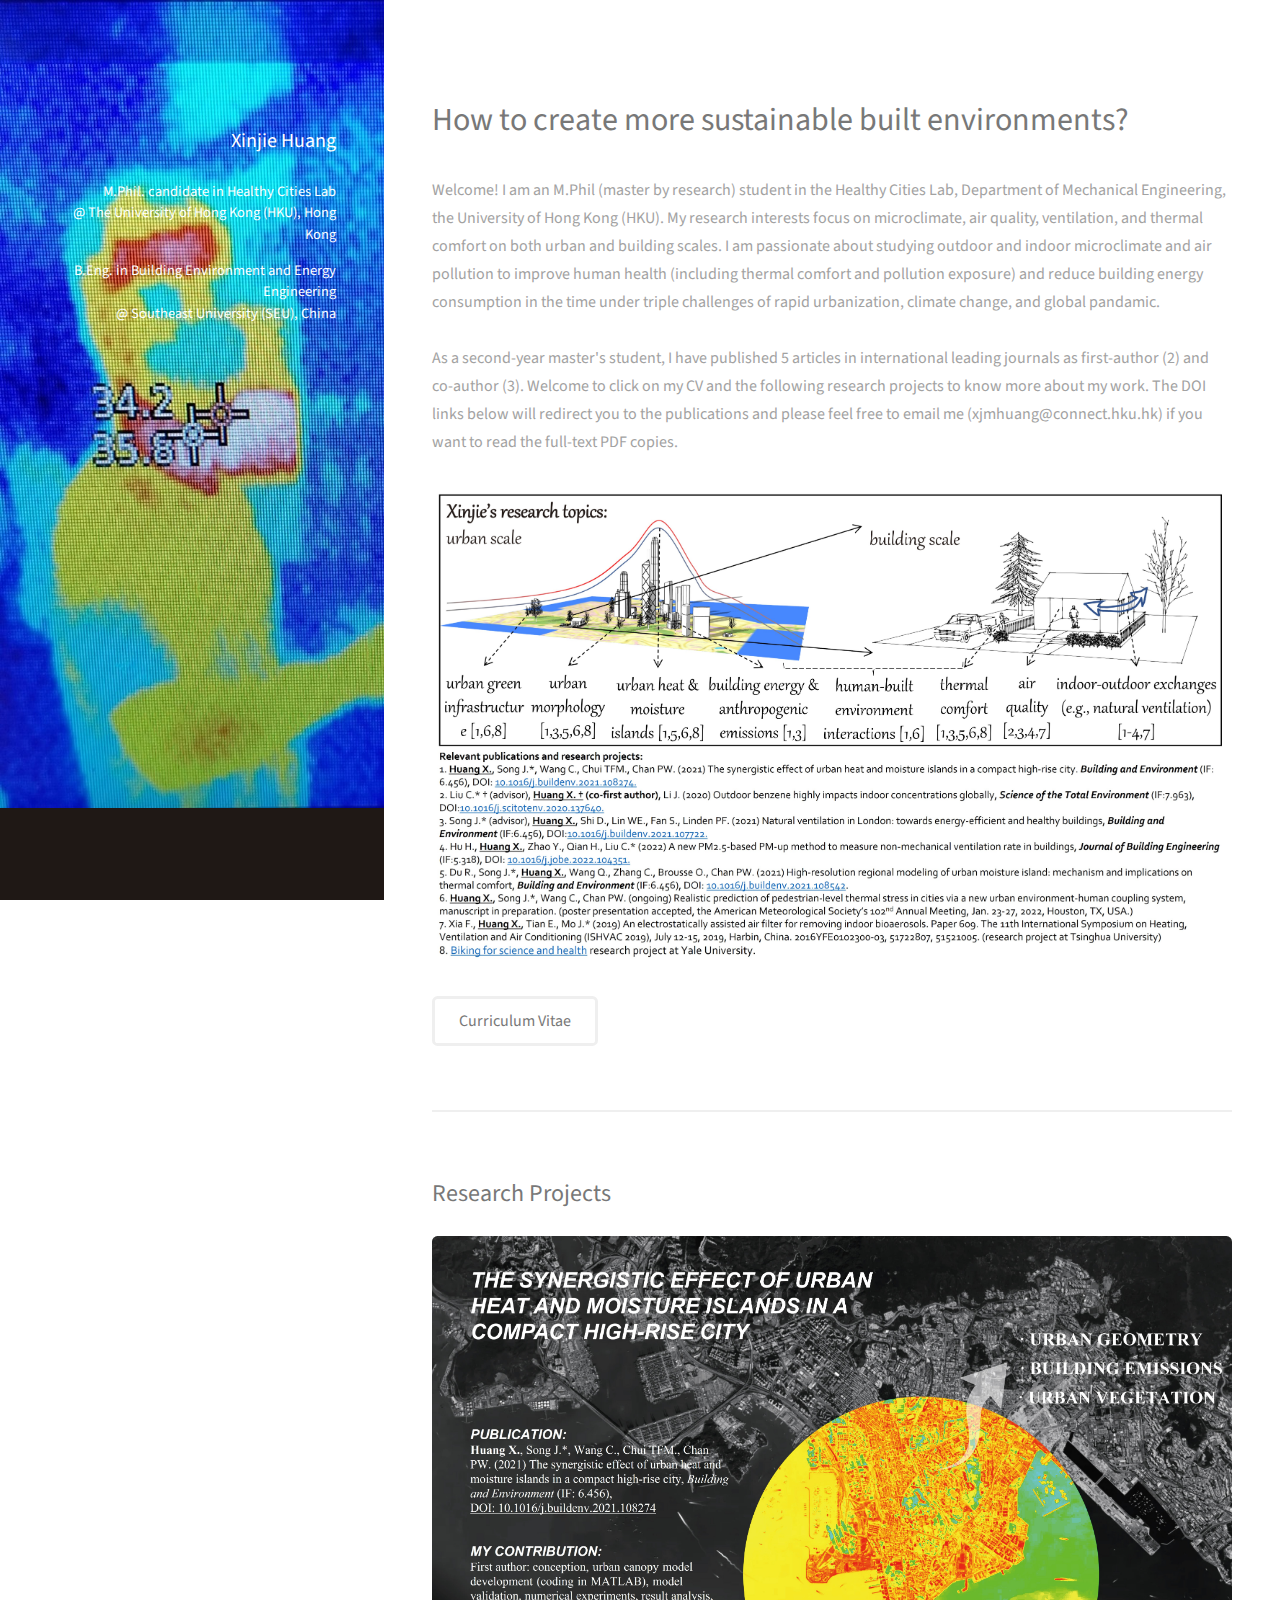
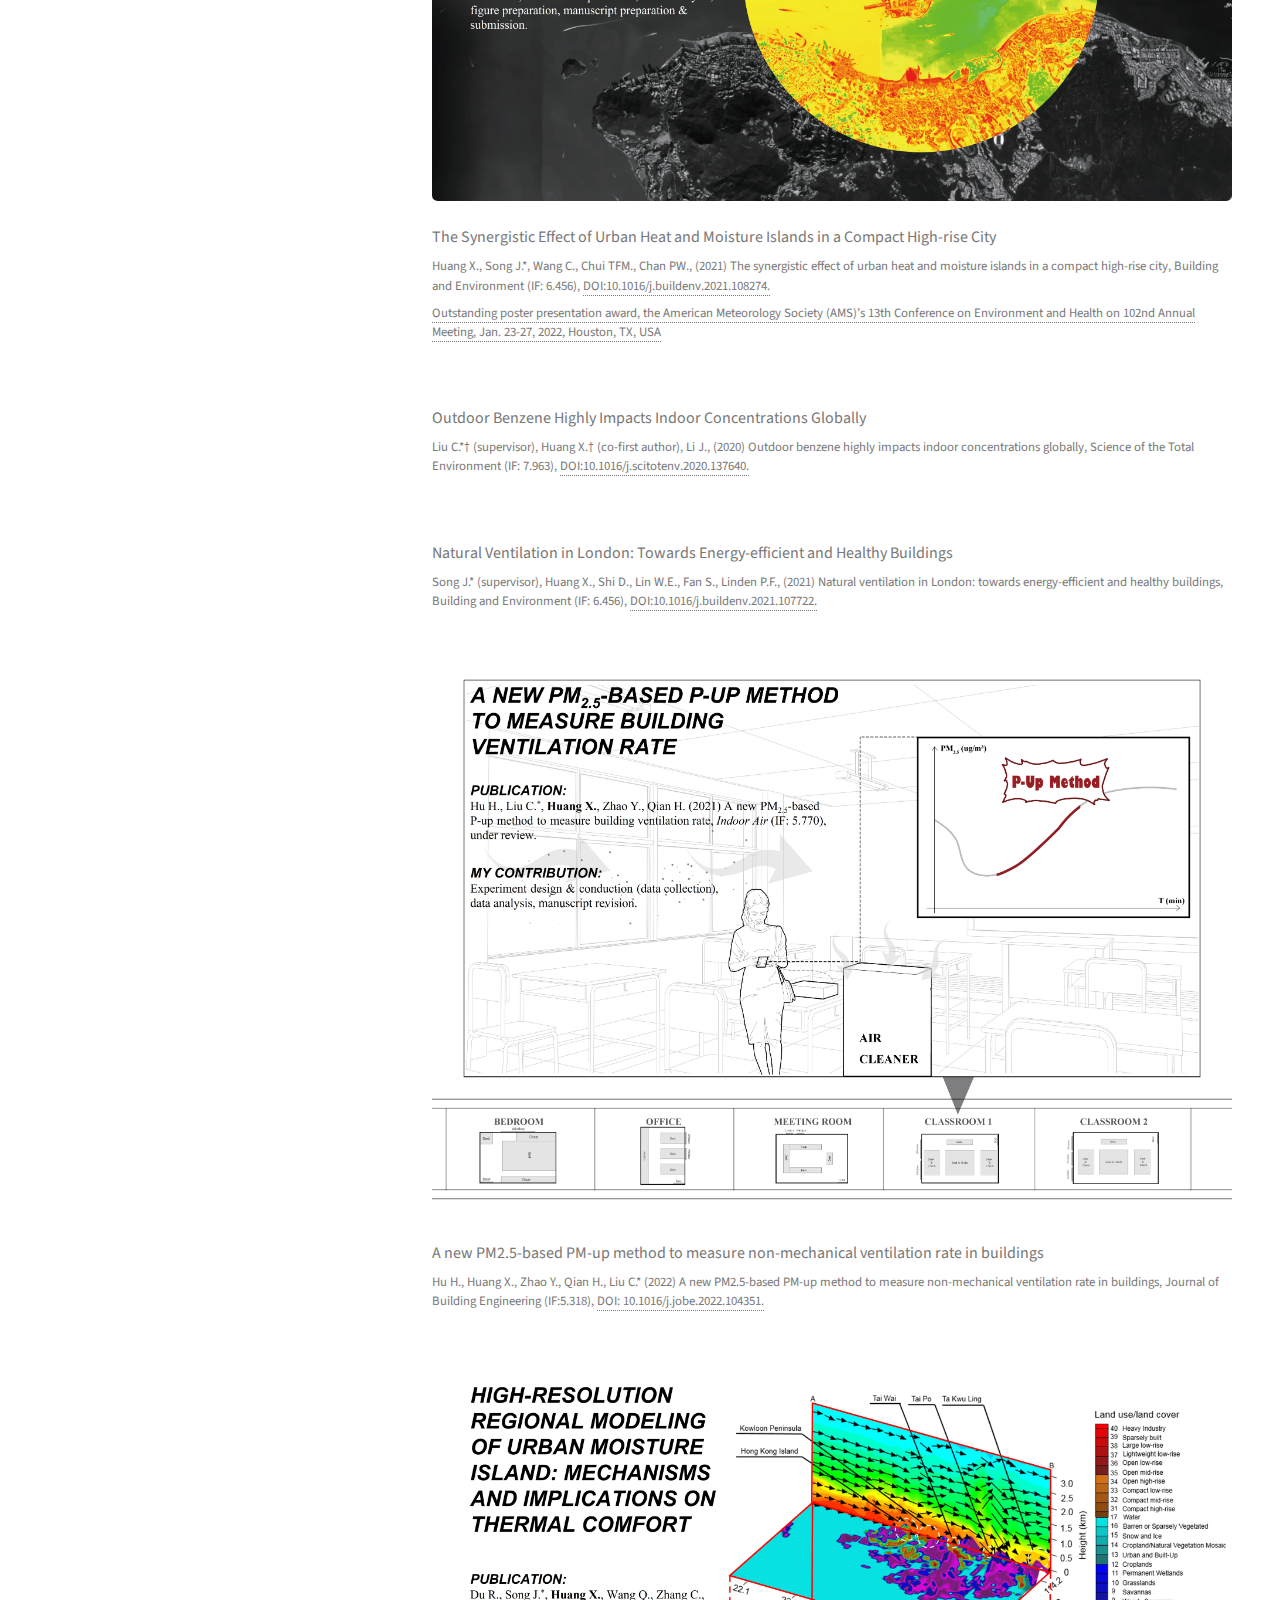
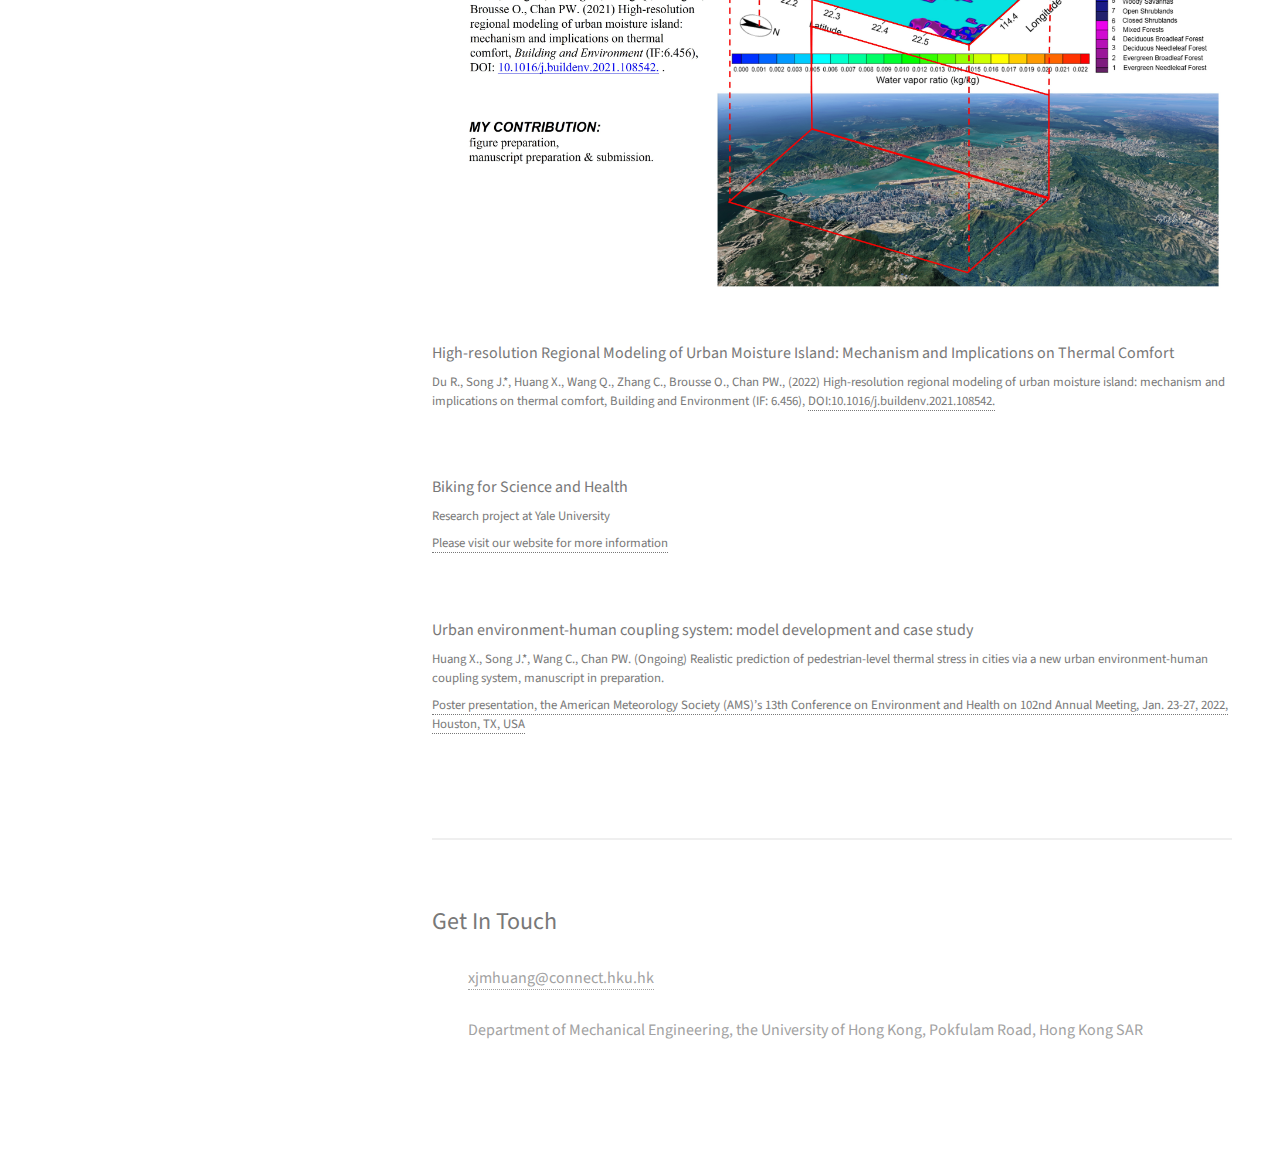
==== commit 953328f6: "Update index.html" ====
--- a/index.html
+++ b/index.html
@@ -36,7 +36,7 @@
 							<h2>How to create more sustainable built environments? </h2>
 						</header>
 						<p>Welcome! I am an M.Phil (master by research) student in the Healthy Cities Lab, Department of Mechanical Engineering, the University of Hong Kong (HKU). My research interests focus on microclimate, air quality, ventilation, and thermal comfort on both urban and building scales. I am passionate about studying outdoor and indoor microclimate and air pollution to improve human health (including thermal comfort and pollution exposure) and reduce building energy consumption in the time under triple challenges of rapid urbanization, climate change, and global pandamic. <br /> <br />
-							As a second-year master's student, I have published 5 articles in international leading journals as first-author (2) and co-author (3). Welcome to click on my CV and the following research projects to know more about my work. The DOI links below will redirect you to the publications and please feel free to email me if you want to read the full-text PDF copies. </p>
+							As a second-year master's student, I have published 5 articles in international leading journals as first-author (2) and co-author (3). Welcome to click on my CV and the following research projects to know more about my work. The DOI links below will redirect you to the publications and please feel free to email me (xjmhuang@connect.hku.hk) if you want to read the full-text PDF copies. </p>
 						<article class="col-12 col-12-xsmall work-item">
 						<a href="images/Research Schematic-Xinjie.jpg" class="image fit thumb"><img src="images/Research Schematic-Xinjie.jpg" alt="" width="100%"/></a>
 						</article>
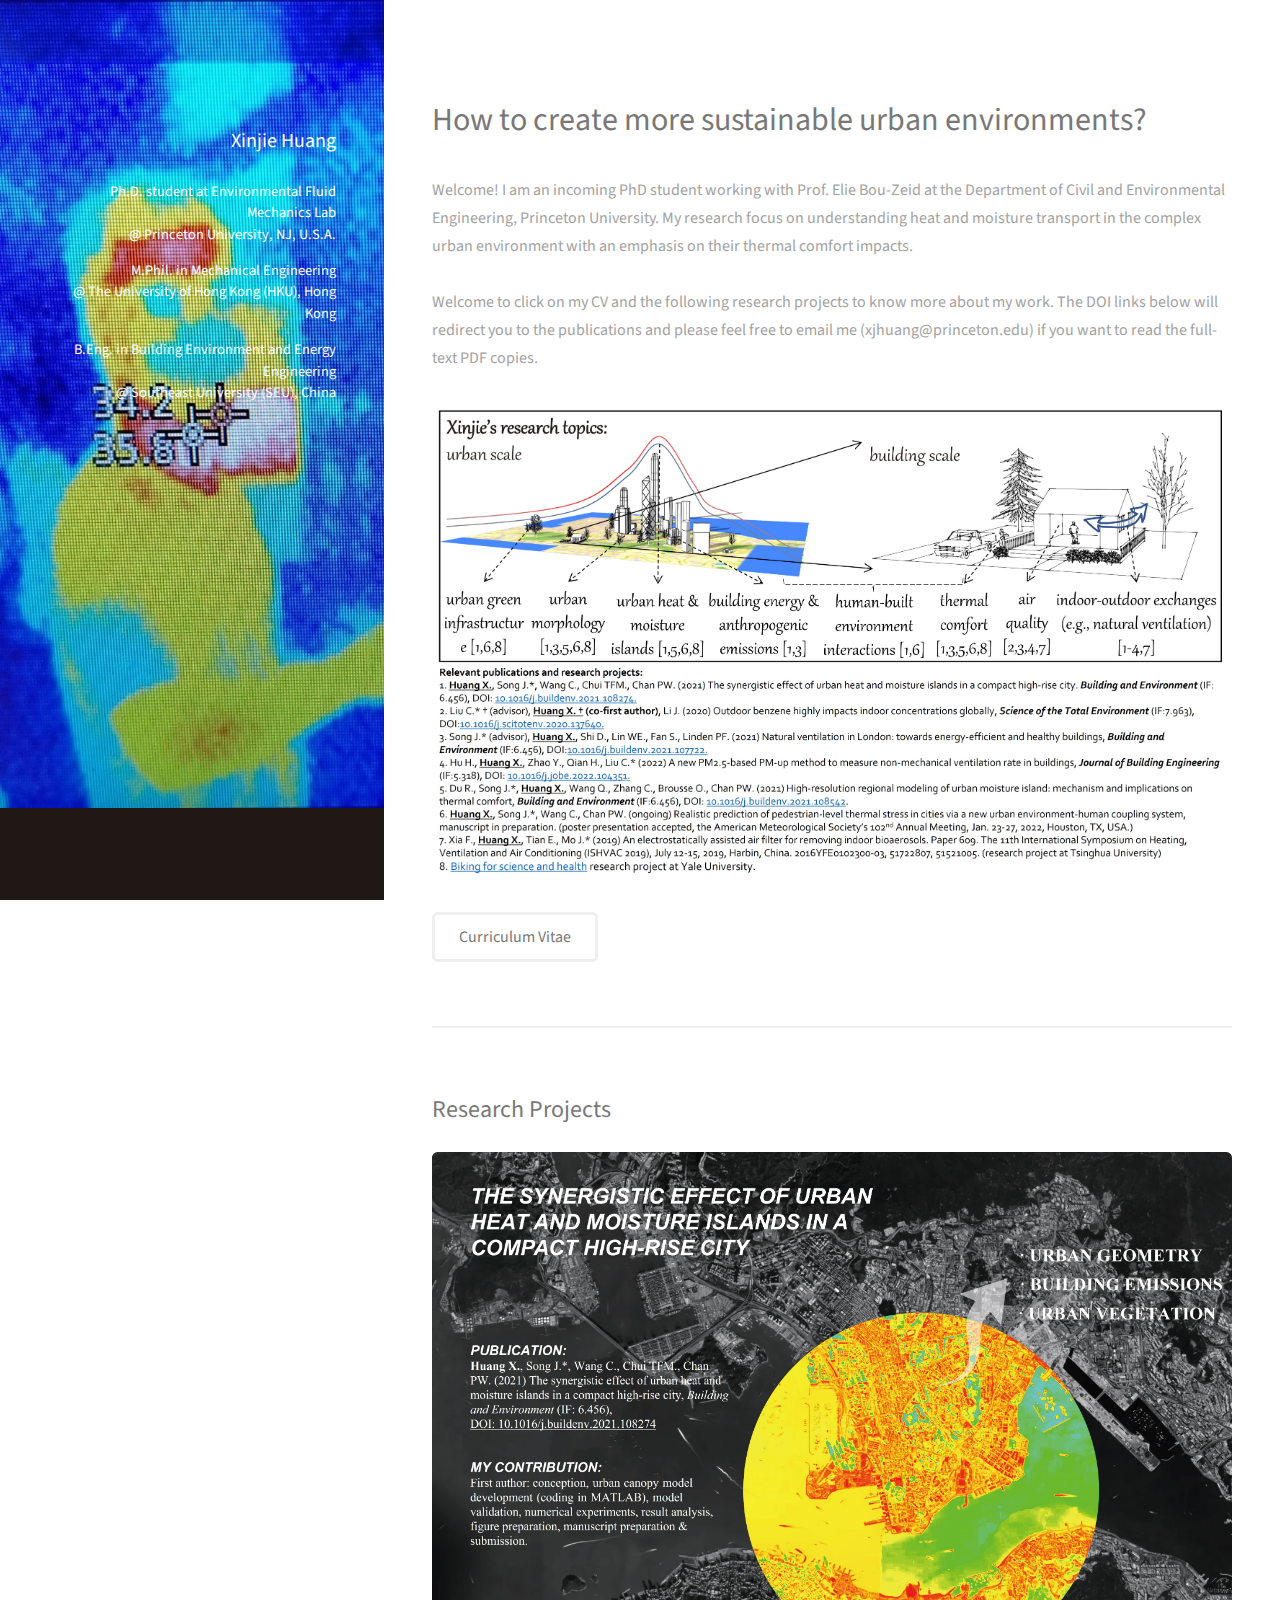
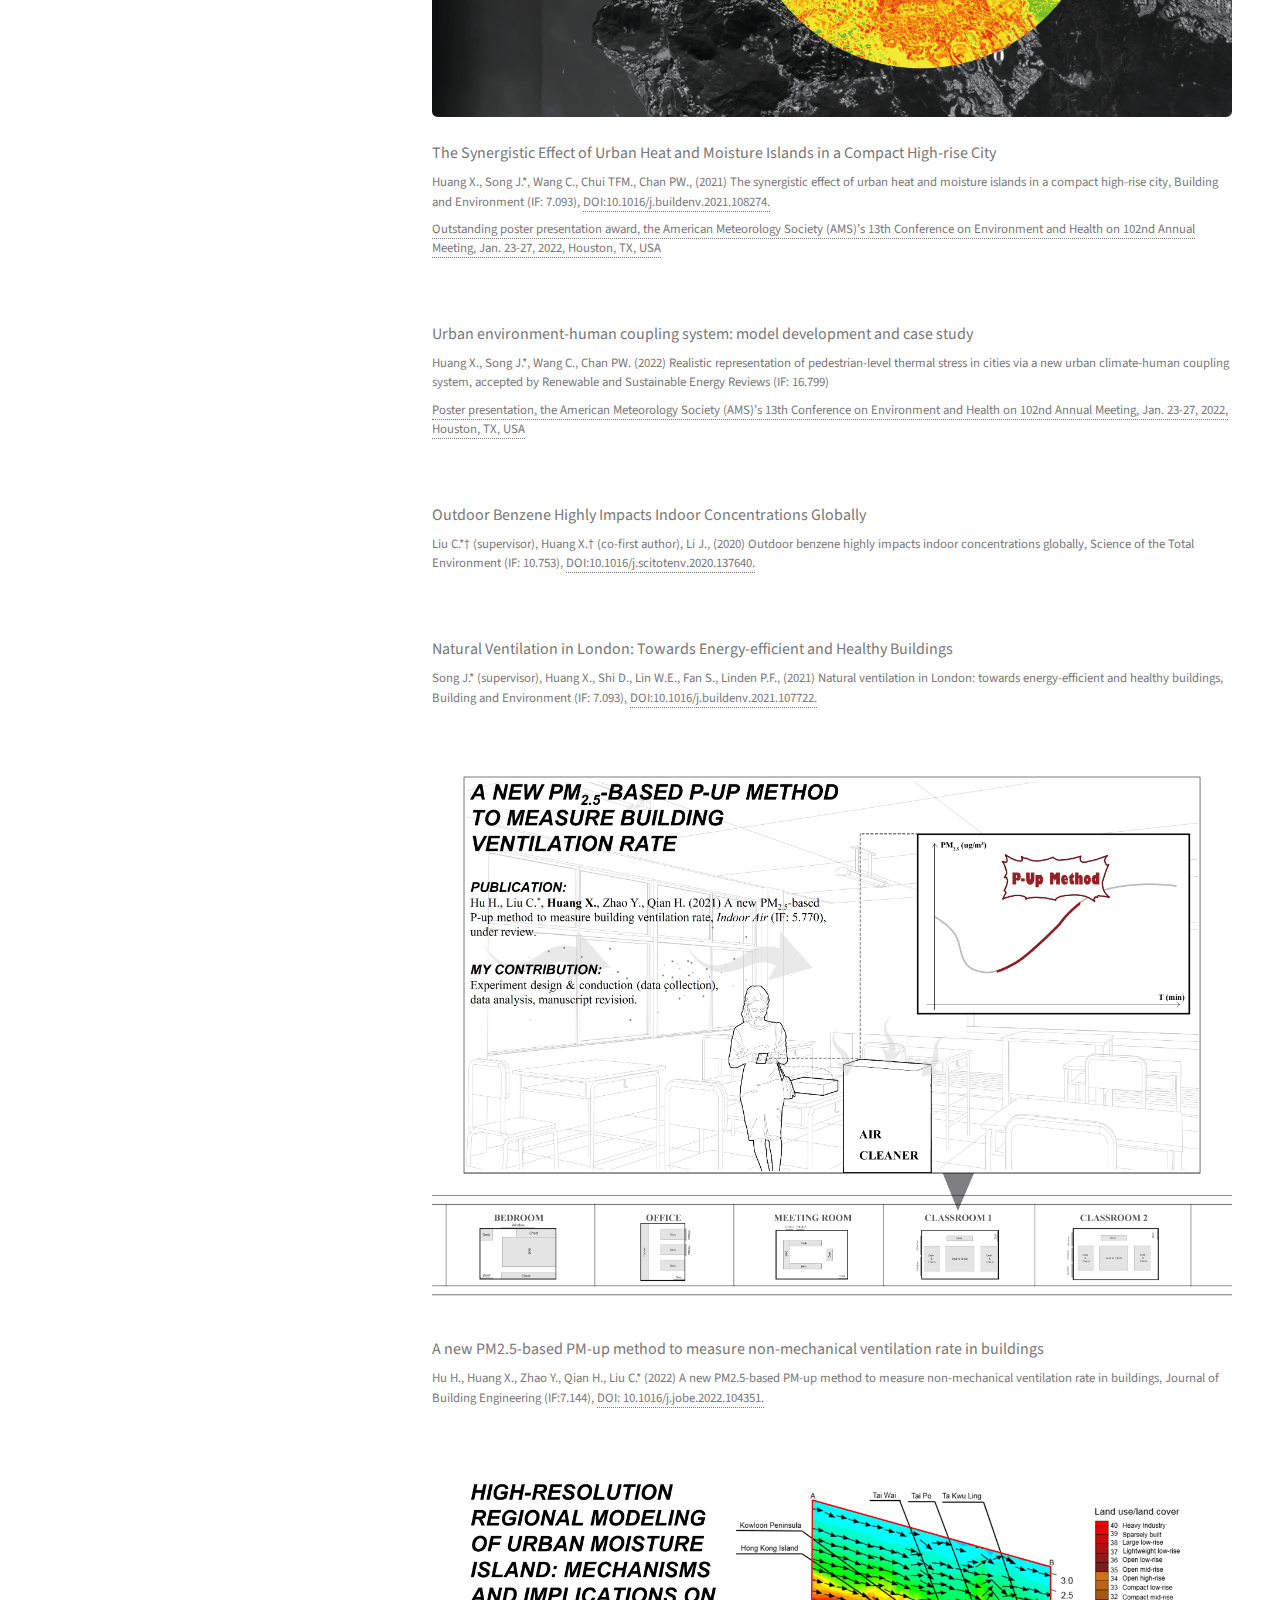
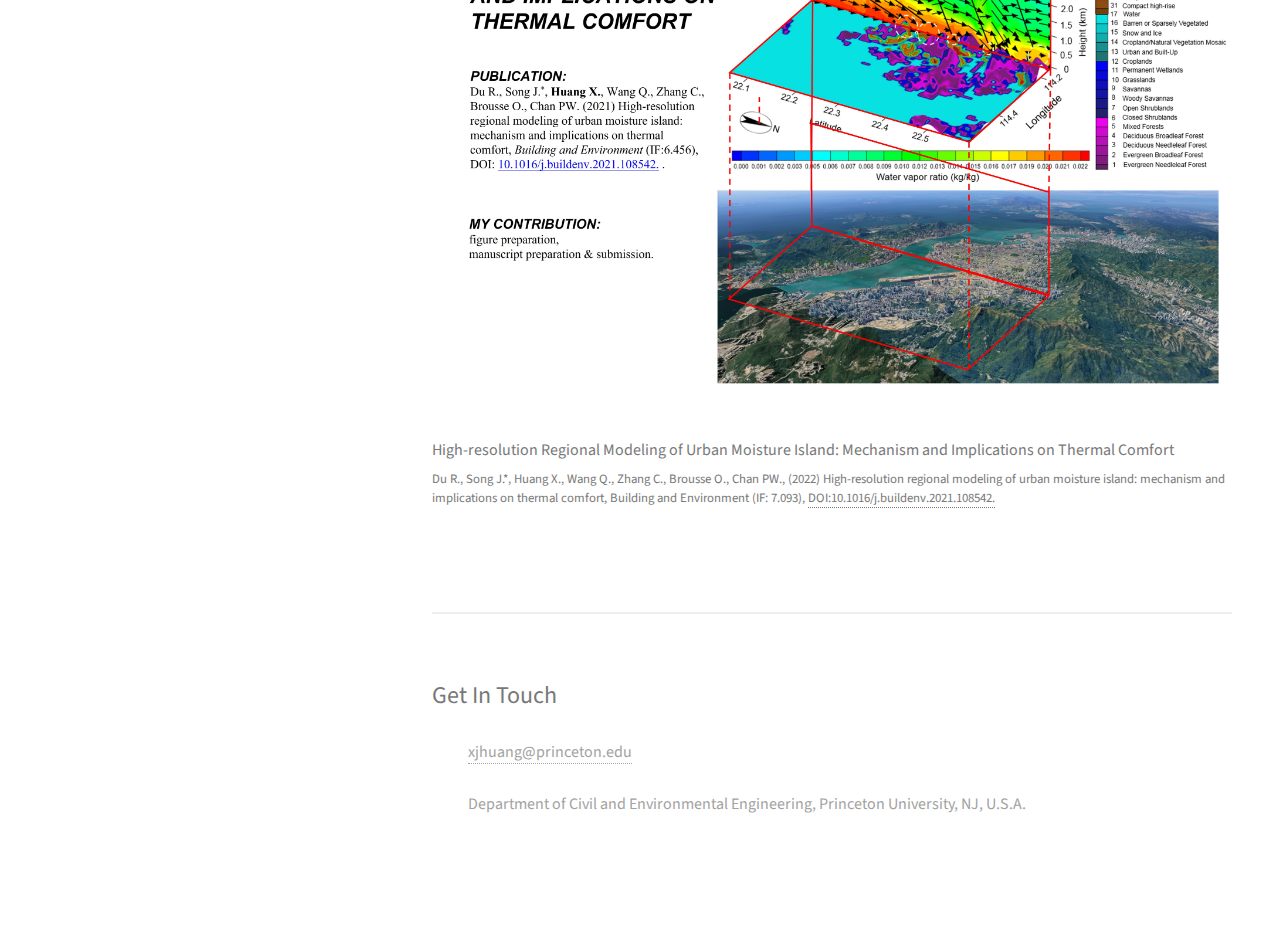
==== commit 6a9f7306: "Update index.html" ====
--- a/index.html
+++ b/index.html
@@ -20,7 +20,9 @@
 				<div class="inner">
 					<a href="images/CD.jpg" class="image avatar"><img src="images/CD.jpg" alt="" /></a>
 					<h1><strong>Xinjie Huang</strong>
-			                <h5><br>M.Phil. candidate in Healthy Cities Lab <br />
+					<h5><br>Ph.D. student at Environmental  Fluid  Mechanics Lab <br />
+						@ Princeton University, NJ, U.S.A. <br />
+			                <h5>M.Phil. in Mechanical Engineering <br />
 						@ The University of Hong Kong (HKU), Hong Kong <br />
 				        <h5>B.Eng. in Building Environment and Energy Engineering <br />
 						@ Southeast University (SEU), China
@@ -33,10 +35,10 @@
 				<!-- One -->
 					<section id="one">
 						<header class="major">
-							<h2>How to create more sustainable built environments? </h2>
+							<h2>How to create more sustainable urban environments? </h2>
 						</header>
-						<p>Welcome! I am an M.Phil (master by research) student in the Healthy Cities Lab, Department of Mechanical Engineering, the University of Hong Kong (HKU). My research interests focus on microclimate, air quality, ventilation, and thermal comfort on both urban and building scales. I am passionate about studying outdoor and indoor microclimate and air pollution to improve human health (including thermal comfort and pollution exposure) and reduce building energy consumption in the time under triple challenges of rapid urbanization, climate change, and global pandamic. <br /> <br />
-							As a second-year master's student, I have published 5 articles in international leading journals as first-author (2) and co-author (3). Welcome to click on my CV and the following research projects to know more about my work. The DOI links below will redirect you to the publications and please feel free to email me (xjmhuang@connect.hku.hk) if you want to read the full-text PDF copies. </p>
+						<p>Welcome! I am an incoming PhD student working with Prof. Elie Bou-Zeid at the Department of Civil and Environmental Engineering, Princeton University. My research focus on understanding heat and moisture transport in the complex urban environment with an emphasis on their thermal comfort impacts. <br /> <br />
+							Welcome to click on my CV and the following research projects to know more about my work. The DOI links below will redirect you to the publications and please feel free to email me (xjhuang@princeton.edu) if you want to read the full-text PDF copies. </p>
 						<article class="col-12 col-12-xsmall work-item">
 						<a href="images/Research Schematic-Xinjie.jpg" class="image fit thumb"><img src="images/Research Schematic-Xinjie.jpg" alt="" width="100%"/></a>
 						</article>
@@ -52,47 +54,40 @@
 							<article class="col-12 col-12-xsmall work-item">
 								<a href="images/fulls/1.jpg" class="image fit thumb"><img src="images/thumbs/1.jpg" alt="" /></a>
 								<h3>The Synergistic Effect of Urban Heat and Moisture Islands in a Compact High-rise City</h3>
-								<h3><p>Huang X., Song J.*, Wang C., Chui TFM., Chan PW., (2021) The synergistic effect of urban heat and moisture islands in a compact high-rise city, Building and Environment (IF: 6.456), <a href="https://www.sciencedirect.com/science/article/pii/S0360132321006740"> DOI:10.1016/j.buildenv.2021.108274.</a></p></h3>
+								<h3><p>Huang X., Song J.*, Wang C., Chui TFM., Chan PW., (2021) The synergistic effect of urban heat and moisture islands in a compact high-rise city, Building and Environment (IF: 7.093), <a href="https://www.sciencedirect.com/science/article/pii/S0360132321006740"> DOI:10.1016/j.buildenv.2021.108274.</a></p></h3>
 							        <h3><p><a href="https://ams.confex.com/ams/102ANNUAL/meetingapp.cgi/Paper/392403"> Outstanding poster presentation award, the American Meteorology Society (AMS)’s 13th Conference on Environment and Health on 102nd Annual Meeting, Jan. 23-27, 2022, Houston, TX, USA</a></p></h3>
 							</article>
-							
+												
+					                <article class="col-12 col-12-xsmall work-item">
+								<a href="images/fulls/7.jpg" class="image fit thumb"><img src="images/thumbs/7.jpg" alt="" /></a>
+								<h3>Urban environment-human coupling system: model development and case study</h3>
+								<h3><p>Huang X., Song J.*, Wang C., Chan PW. (2022) Realistic representation of pedestrian-level thermal stress in cities via a new urban climate-human coupling system, accepted by Renewable and Sustainable Energy Reviews (IF: 16.799)</a></p></h3>
+				                                <h3><p><a href="https://ams.confex.com/ams/102ANNUAL/meetingapp.cgi/Paper/392692"> Poster presentation, the American Meteorology Society (AMS)’s 13th Conference on Environment and Health on 102nd Annual Meeting, Jan. 23-27, 2022, Houston, TX, USA</a></p></h3>
+							</article> 
+				
 							<article class="col-12 col-12-xsmall work-item">
 								<a href="images/fulls/2.jpg" class="image fit thumb"><img src="images/thumbs/2.jpg" alt="" /></a>
 								<h3>Outdoor Benzene Highly Impacts Indoor Concentrations Globally</h3>
-								<h3><p>Liu C.*† (supervisor),<b> Huang X.† (co-first author)</b>, Li J., (2020) Outdoor benzene highly impacts indoor concentrations globally, Science of the Total Environment (IF: 7.963), <a href="https://www.sciencedirect.com/science/article/pii/S0048969720311517"> DOI:10.1016/j.scitotenv.2020.137640.</a></p></h3>
+								<h3><p>Liu C.*† (supervisor),<b> Huang X.† (co-first author)</b>, Li J., (2020) Outdoor benzene highly impacts indoor concentrations globally, Science of the Total Environment (IF: 10.753), <a href="https://www.sciencedirect.com/science/article/pii/S0048969720311517"> DOI:10.1016/j.scitotenv.2020.137640.</a></p></h3>
 							</article>
 							
 							<article class="col-12 col-12-xsmall work-item">
 								<a href="images/fulls/3.jpg" class="image fit thumb"><img src="images/thumbs/3.jpg" alt="" /></a>
 								<h3>Natural Ventilation in London: Towards Energy-efficient and Healthy Buildings</h3>
-								<h3><p>Song J.* (supervisor),<b> Huang X.</b>, Shi D., Lin W.E., Fan S., Linden P.F., (2021) Natural ventilation in London: towards energy-efficient and healthy buildings, Building and Environment (IF: 6.456), <a href="https://www.sciencedirect.com/science/article/pii/S0360132321001335"> DOI:10.1016/j.buildenv.2021.107722.</a></p></h3>
+								<h3><p>Song J.* (supervisor),<b> Huang X.</b>, Shi D., Lin W.E., Fan S., Linden P.F., (2021) Natural ventilation in London: towards energy-efficient and healthy buildings, Building and Environment (IF: 7.093), <a href="https://www.sciencedirect.com/science/article/pii/S0360132321001335"> DOI:10.1016/j.buildenv.2021.107722.</a></p></h3>
 							</article>
 							
 							<article class="col-12 col-12-xsmall work-item">
 								<a href="images/fulls/4.jpg" class="image fit thumb"><img src="images/thumbs/4.jpg" alt="" /></a>
 								<h3>A new PM2.5-based PM-up method to measure non-mechanical ventilation rate in buildings</h3>
-								<h3><p>Hu H., Huang X., Zhao Y., Qian H., Liu C.* (2022) A new PM2.5-based PM-up method to measure non-mechanical ventilation rate in buildings, Journal of Building Engineering (IF:5.318), <a href="https://www.sciencedirect.com/science/article/abs/pii/S2352710222003643"> DOI: 10.1016/j.jobe.2022.104351.</a></p></h3> 
+								<h3><p>Hu H., Huang X., Zhao Y., Qian H., Liu C.* (2022) A new PM2.5-based PM-up method to measure non-mechanical ventilation rate in buildings, Journal of Building Engineering (IF:7.144), <a href="https://www.sciencedirect.com/science/article/abs/pii/S2352710222003643"> DOI: 10.1016/j.jobe.2022.104351.</a></p></h3> 
 							</article>
 							
 							<article class="col-12 col-12-xsmall work-item">
 								<a href="images/fulls/5.jpg" class="image fit thumb"><img src="images/thumbs/5.jpg" alt="" /></a>
 								<h3>High-resolution Regional Modeling of Urban Moisture Island: Mechanism and Implications on Thermal Comfort</h3>
-								<h3><p>Du R., Song J.*, Huang X., Wang Q., Zhang C., Brousse O., Chan PW., (2022) High-resolution regional modeling of urban moisture island: mechanism and implications on thermal comfort, Building and Environment (IF: 6.456), <a href="https://www.sciencedirect.com/science/article/pii/S0360132321009355"> DOI:10.1016/j.buildenv.2021.108542. </a></p></h3> 
+								<h3><p>Du R., Song J.*, Huang X., Wang Q., Zhang C., Brousse O., Chan PW., (2022) High-resolution regional modeling of urban moisture island: mechanism and implications on thermal comfort, Building and Environment (IF: 7.093), <a href="https://www.sciencedirect.com/science/article/pii/S0360132321009355"> DOI:10.1016/j.buildenv.2021.108542. </a></p></h3> 
 							</article>
-					
-							<article class="col-12 col-12-xsmall work-item">
-								<a href="images/fulls/6.jpg" class="image fit thumb"><img src="images/thumbs/6.jpg" alt="" /></a>
-								<h3>Biking for Science and Health</h3>
-								<h3><p>Research project at Yale University</a></p></h3>
-				                                <h3><p><a href="https://biking-for-science.yale.edu/data-visualization/hong-kong/6fees"> Please visit our website for more information</a></p></h3>
-							</article> 
-					
-					<article class="col-12 col-12-xsmall work-item">
-								<a href="images/fulls/7.jpg" class="image fit thumb"><img src="images/thumbs/7.jpg" alt="" /></a>
-								<h3>Urban environment-human coupling system: model development and case study</h3>
-								<h3><p>Huang X., Song J.*, Wang C., Chan PW. (Ongoing) Realistic prediction of pedestrian-level thermal stress in cities via a new urban environment-human coupling system, manuscript in preparation.</a></p></h3>
-				                                <h3><p><a href="https://ams.confex.com/ams/102ANNUAL/meetingapp.cgi/Paper/392692"> Poster presentation, the American Meteorology Society (AMS)’s 13th Conference on Environment and Health on 102nd Annual Meeting, Jan. 23-27, 2022, Houston, TX, USA</a></p></h3>
-							</article> 
 						</div>
 					</section>
 
@@ -104,11 +99,11 @@
 								<ul class="labeled-icons">
 									<li>
 										<h3 class="icon solid fa-envelope"><span class="label">Email</span></h3>
-										<a href="mailto: xjmhuang@connect.hku.hk"> xjmhuang@connect.hku.hk</a>
+										<a href="mailto: xjhuang@princeton.edu"> xjhuang@princeton.edu</a>
 									</li>
 									<li>
 										<h3 class="icon solid fa-home"><span class="label">Address</span></h3>
-										Department of Mechanical Engineering, the University of Hong Kong, Pokfulam Road, Hong Kong SAR
+										Department of Civil and Environmental Engineering, Princeton University, NJ, U.S.A.
 									</li>
 									
 								</ul>
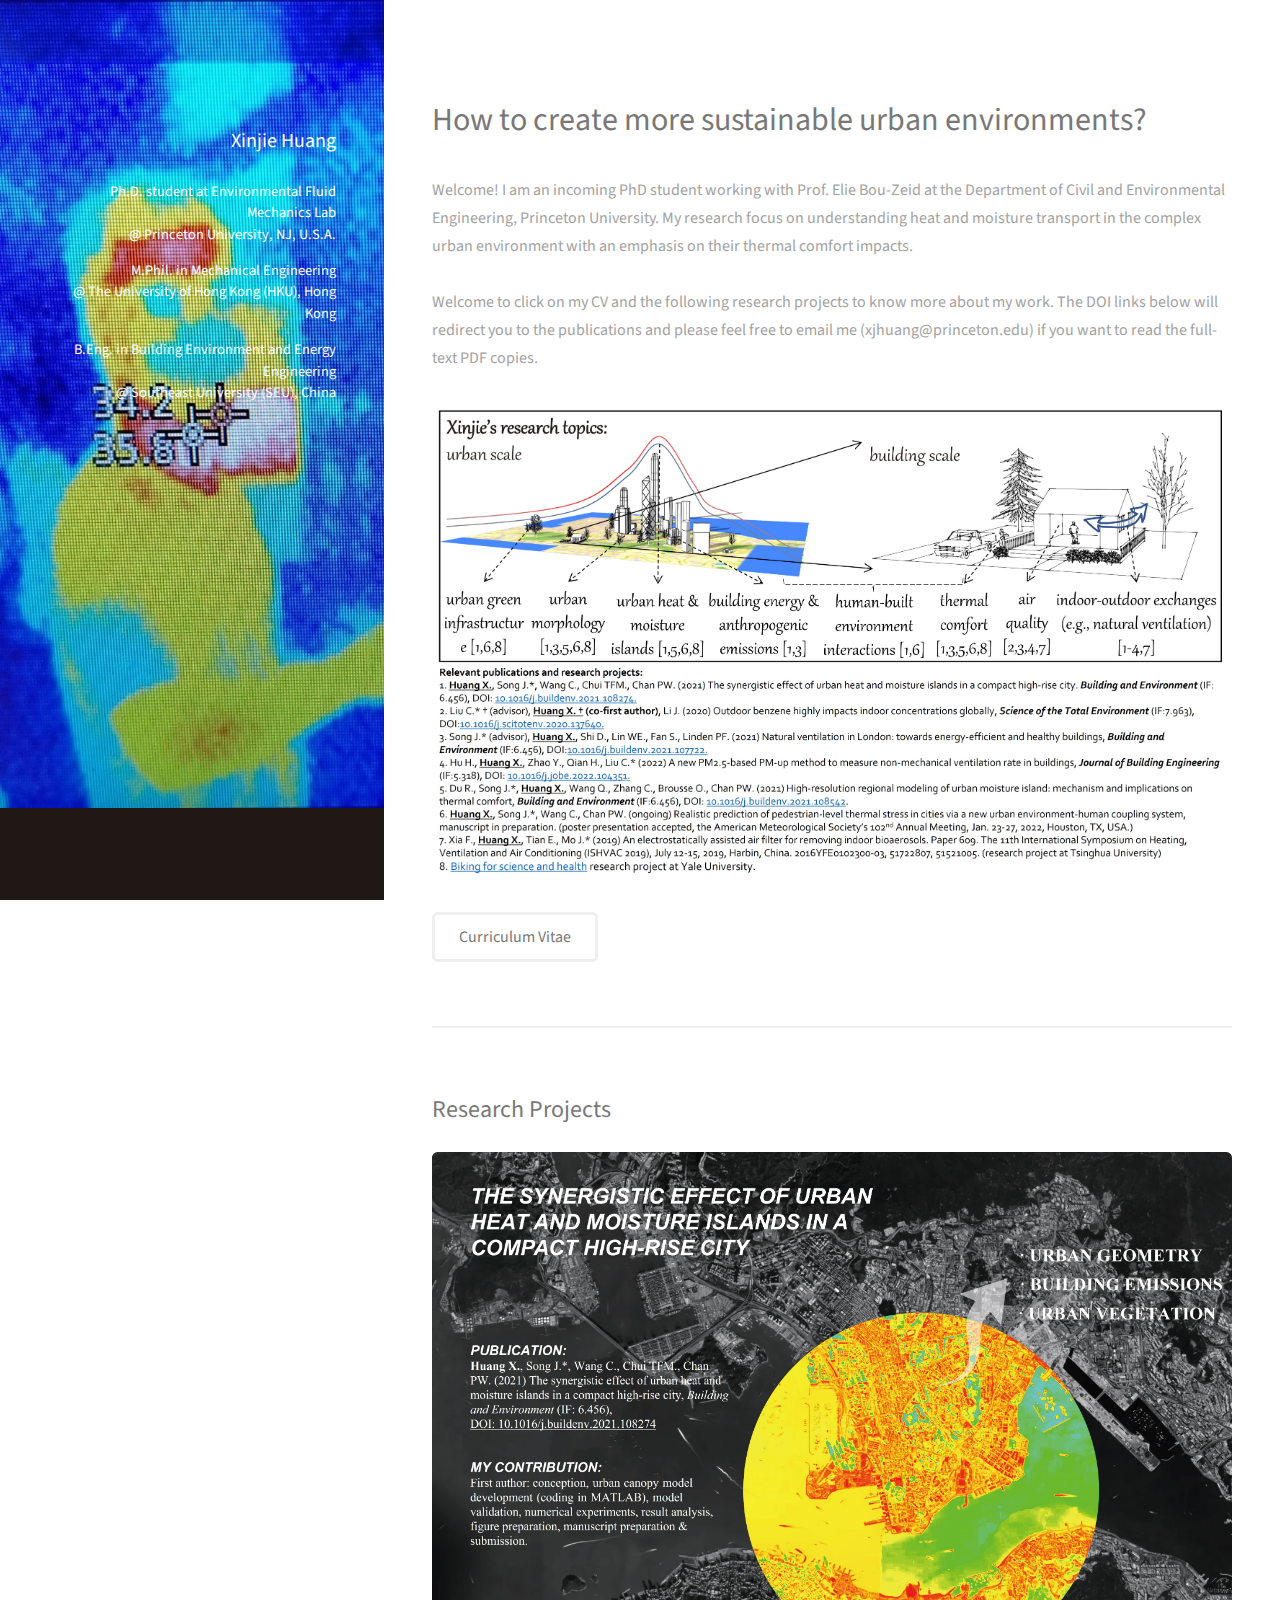
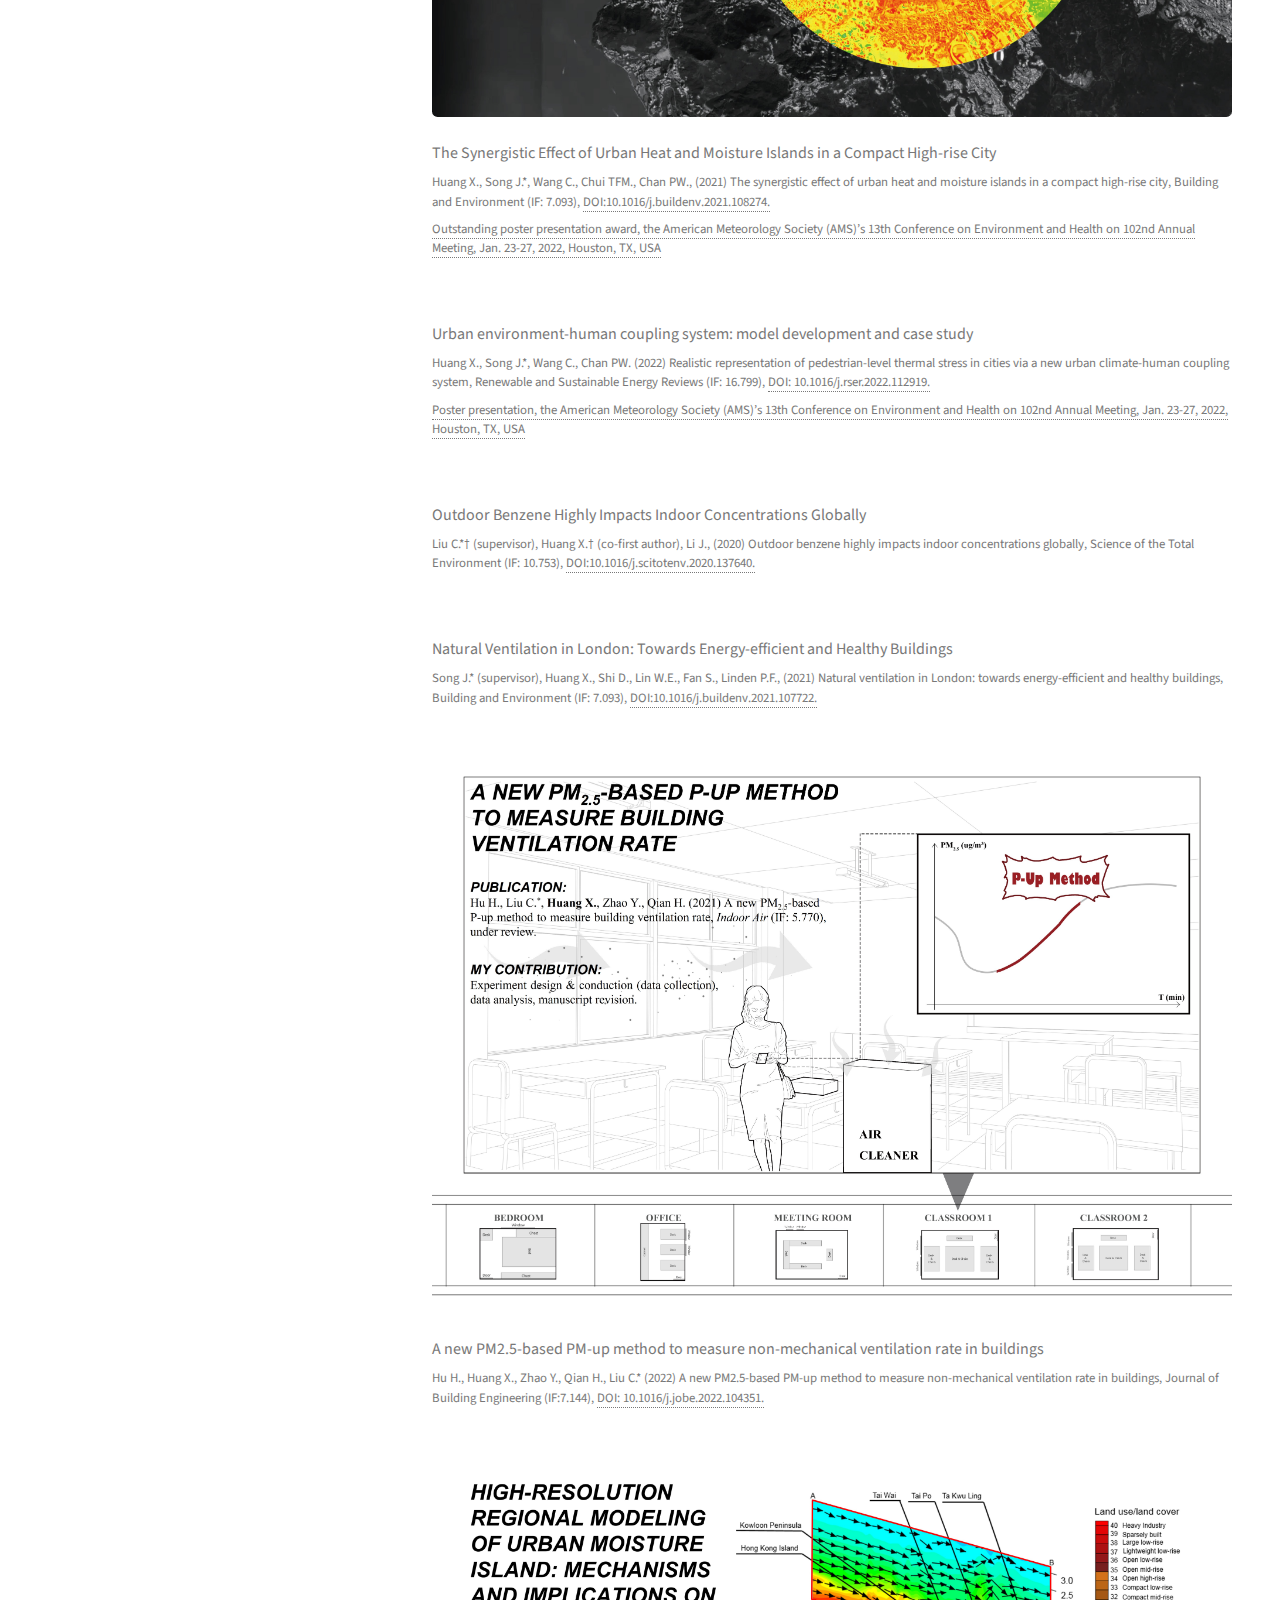
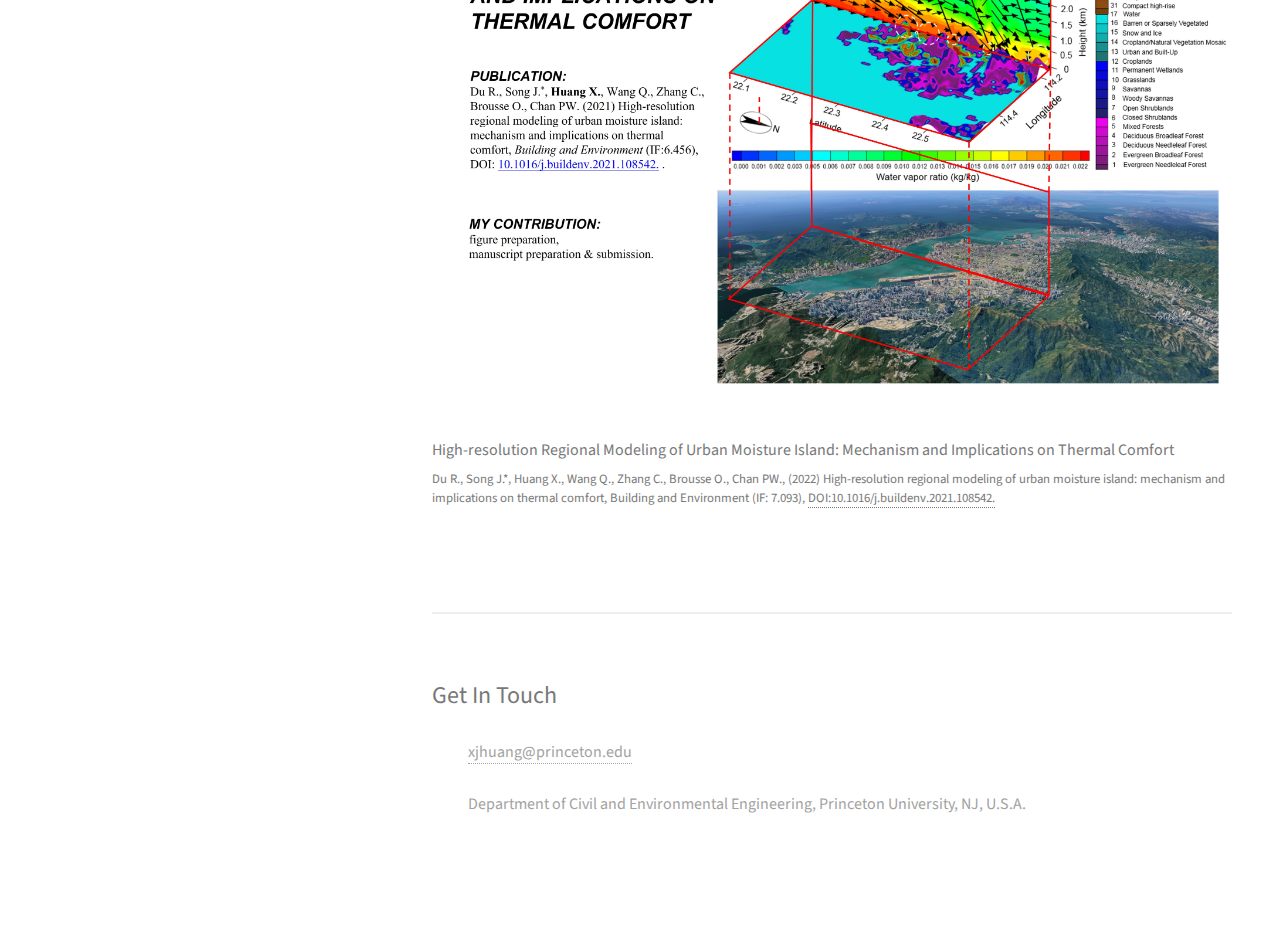
==== commit e7e128b1: "Update index.html" ====
--- a/index.html
+++ b/index.html
@@ -61,7 +61,7 @@
 					                <article class="col-12 col-12-xsmall work-item">
 								<a href="images/fulls/7.jpg" class="image fit thumb"><img src="images/thumbs/7.jpg" alt="" /></a>
 								<h3>Urban environment-human coupling system: model development and case study</h3>
-								<h3><p>Huang X., Song J.*, Wang C., Chan PW. (2022) Realistic representation of pedestrian-level thermal stress in cities via a new urban climate-human coupling system, accepted by Renewable and Sustainable Energy Reviews (IF: 16.799)</a></p></h3>
+								<h3><p>Huang X., Song J.*, Wang C., Chan PW. (2022) Realistic representation of pedestrian-level thermal stress in cities via a new urban climate-human coupling system, Renewable and Sustainable Energy Reviews (IF: 16.799), <a href="https://www.sciencedirect.com/science/article/pii/S1364032122008000"> DOI: 10.1016/j.rser.2022.112919.</a></p></h3>
 				                                <h3><p><a href="https://ams.confex.com/ams/102ANNUAL/meetingapp.cgi/Paper/392692"> Poster presentation, the American Meteorology Society (AMS)’s 13th Conference on Environment and Health on 102nd Annual Meeting, Jan. 23-27, 2022, Houston, TX, USA</a></p></h3>
 							</article> 
 				
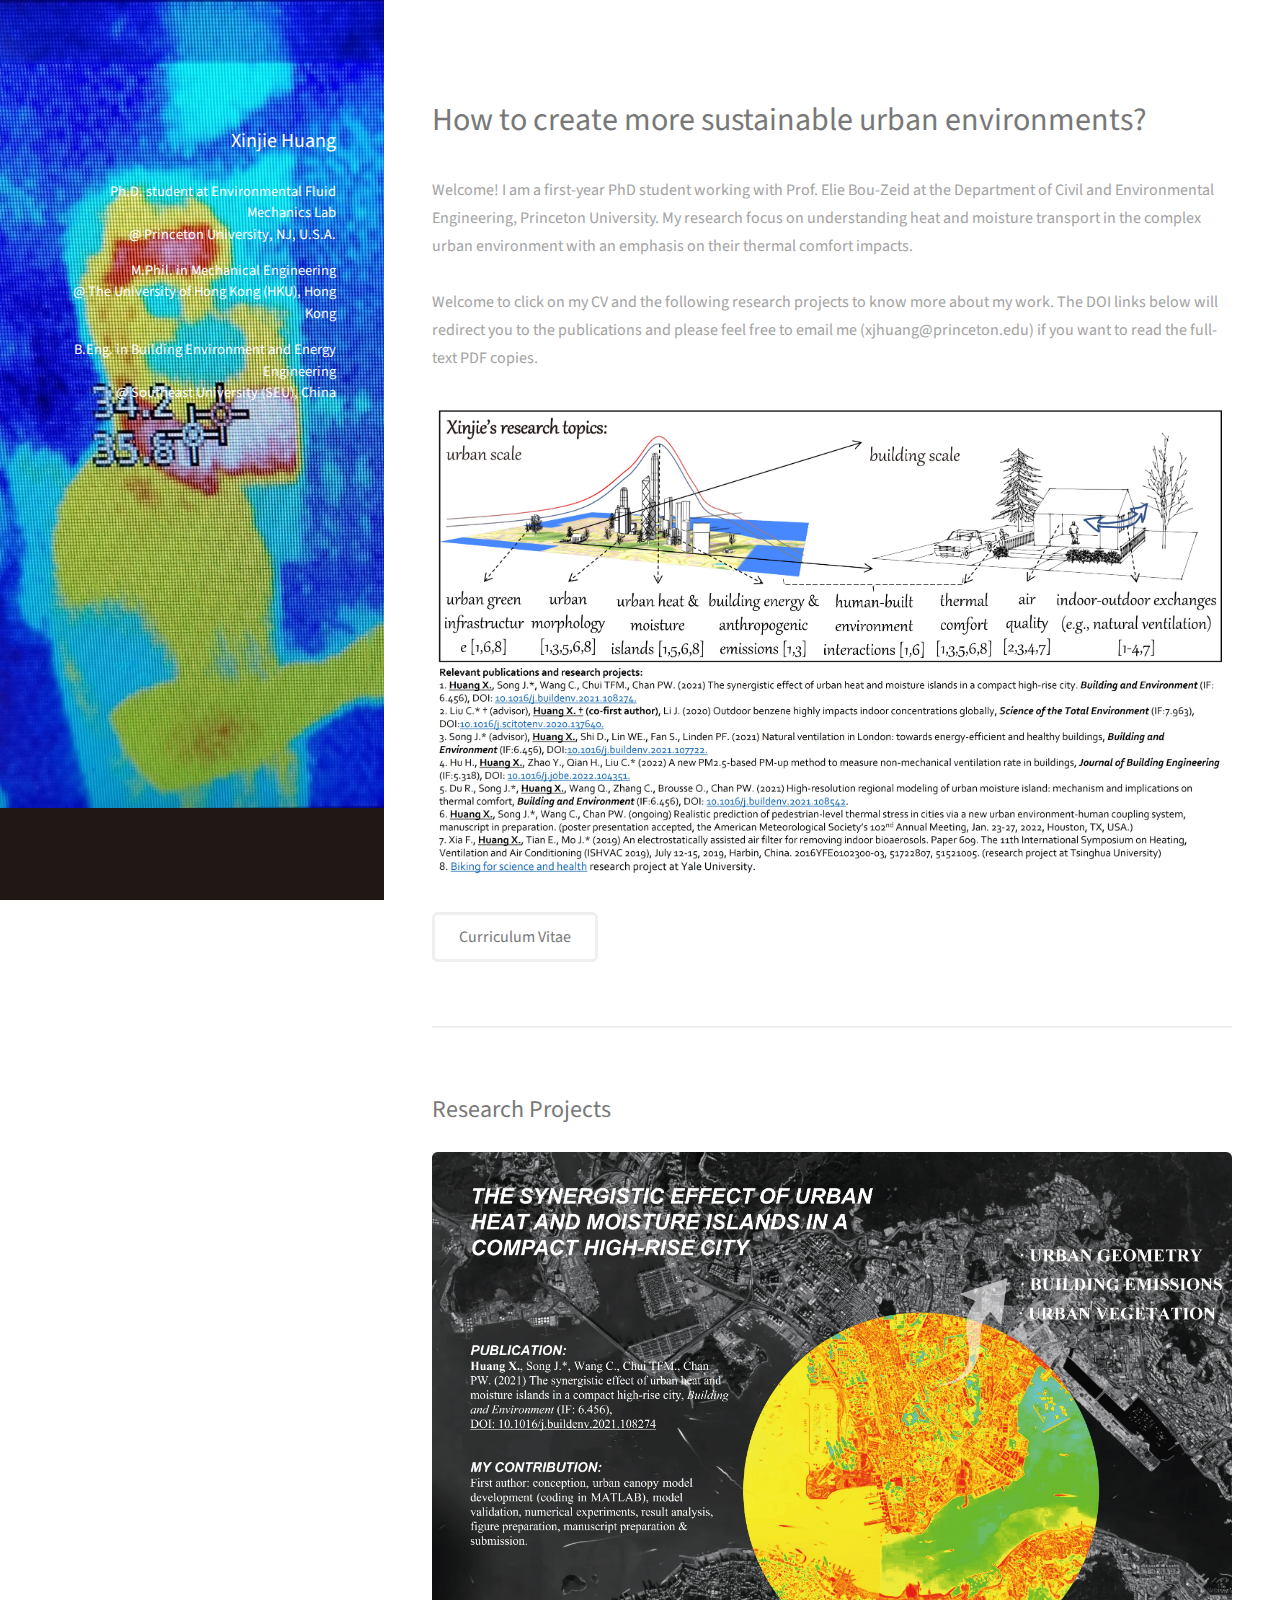
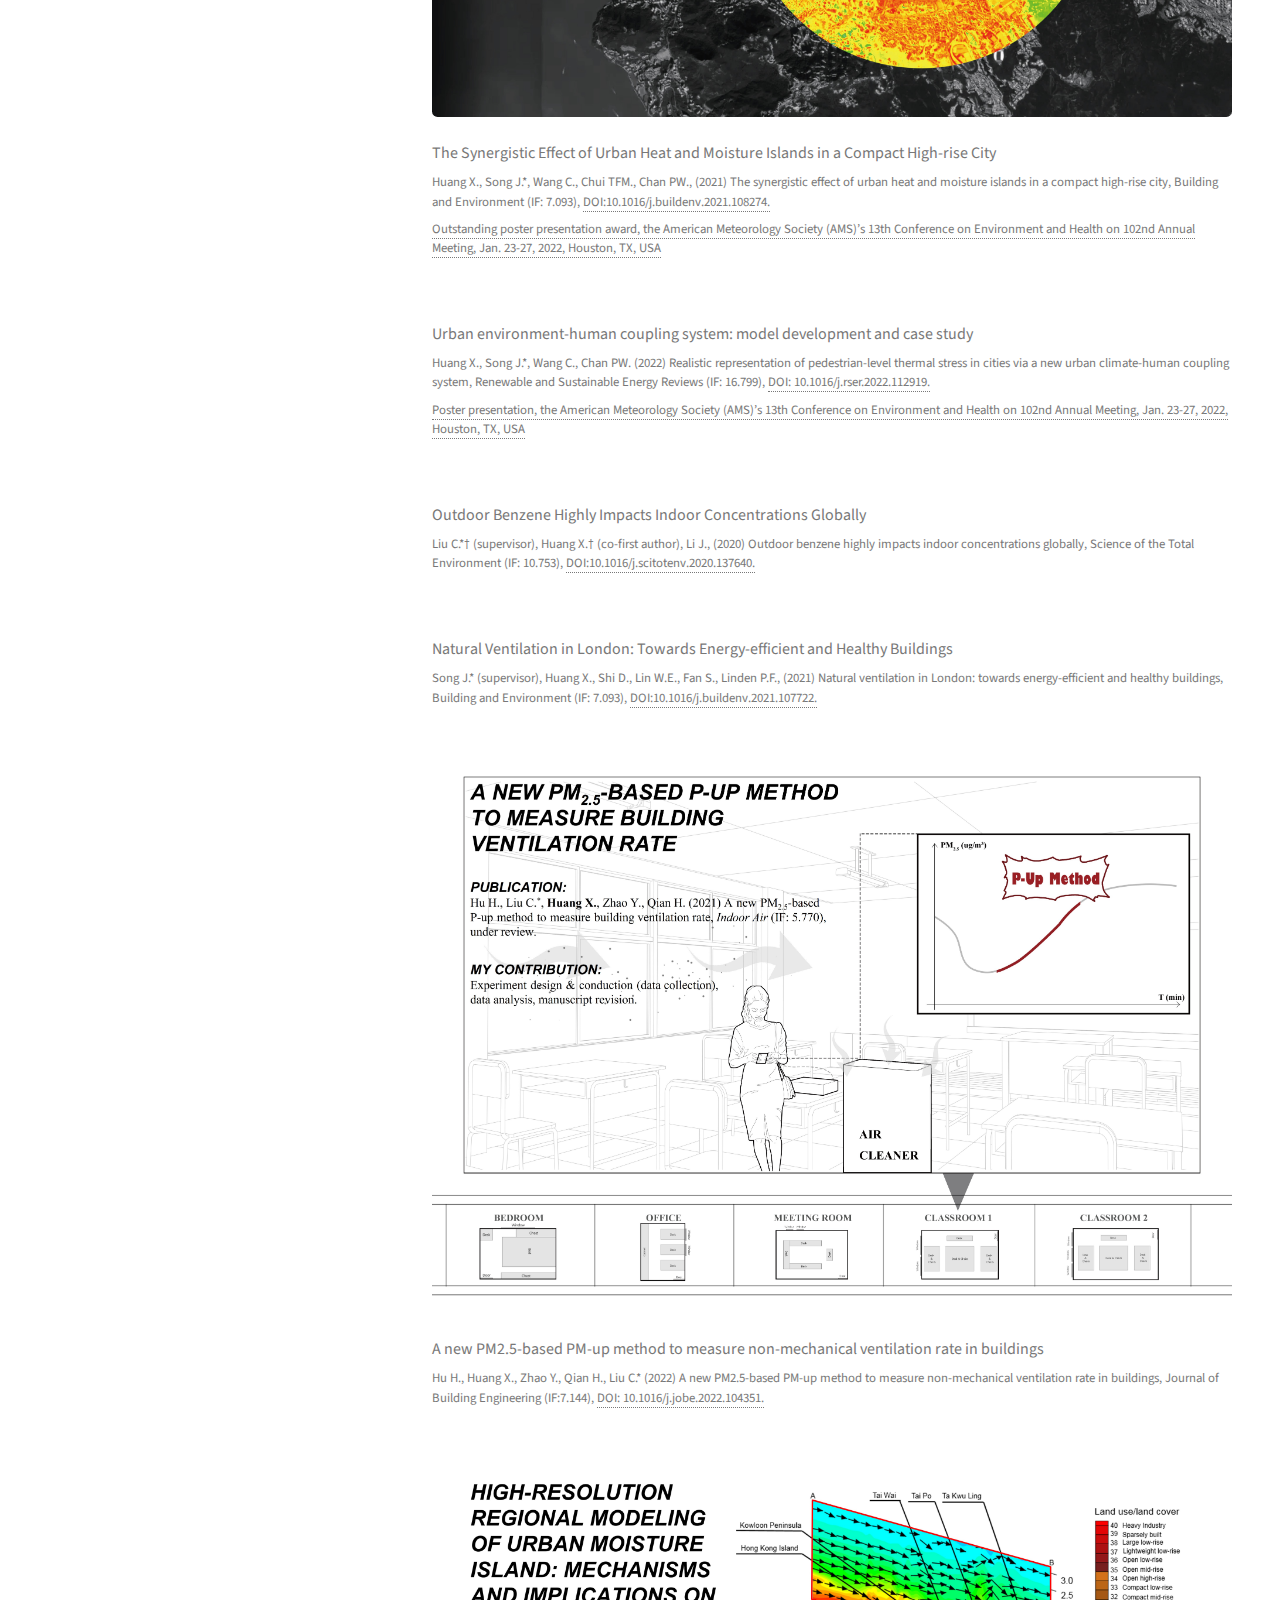
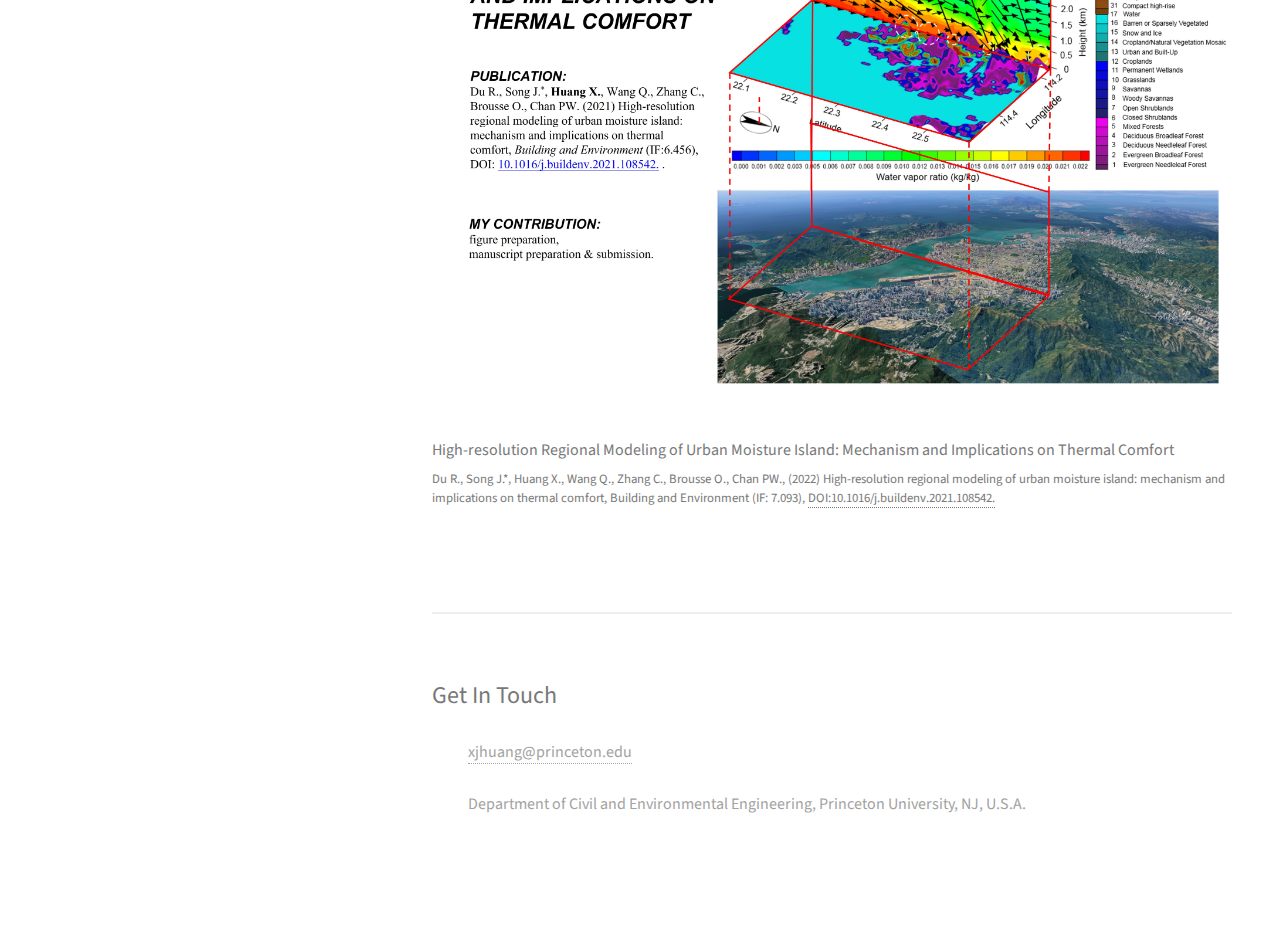
==== commit b65f0719: "Update index.html" ====
--- a/index.html
+++ b/index.html
@@ -37,7 +37,7 @@
 						<header class="major">
 							<h2>How to create more sustainable urban environments? </h2>
 						</header>
-						<p>Welcome! I am an incoming PhD student working with Prof. Elie Bou-Zeid at the Department of Civil and Environmental Engineering, Princeton University. My research focus on understanding heat and moisture transport in the complex urban environment with an emphasis on their thermal comfort impacts. <br /> <br />
+						<p>Welcome! I am a first-year PhD student working with Prof. Elie Bou-Zeid at the Department of Civil and Environmental Engineering, Princeton University. My research focus on understanding heat and moisture transport in the complex urban environment with an emphasis on their thermal comfort impacts. <br /> <br />
 							Welcome to click on my CV and the following research projects to know more about my work. The DOI links below will redirect you to the publications and please feel free to email me (xjhuang@princeton.edu) if you want to read the full-text PDF copies. </p>
 						<article class="col-12 col-12-xsmall work-item">
 						<a href="images/Research Schematic-Xinjie.jpg" class="image fit thumb"><img src="images/Research Schematic-Xinjie.jpg" alt="" width="100%"/></a>
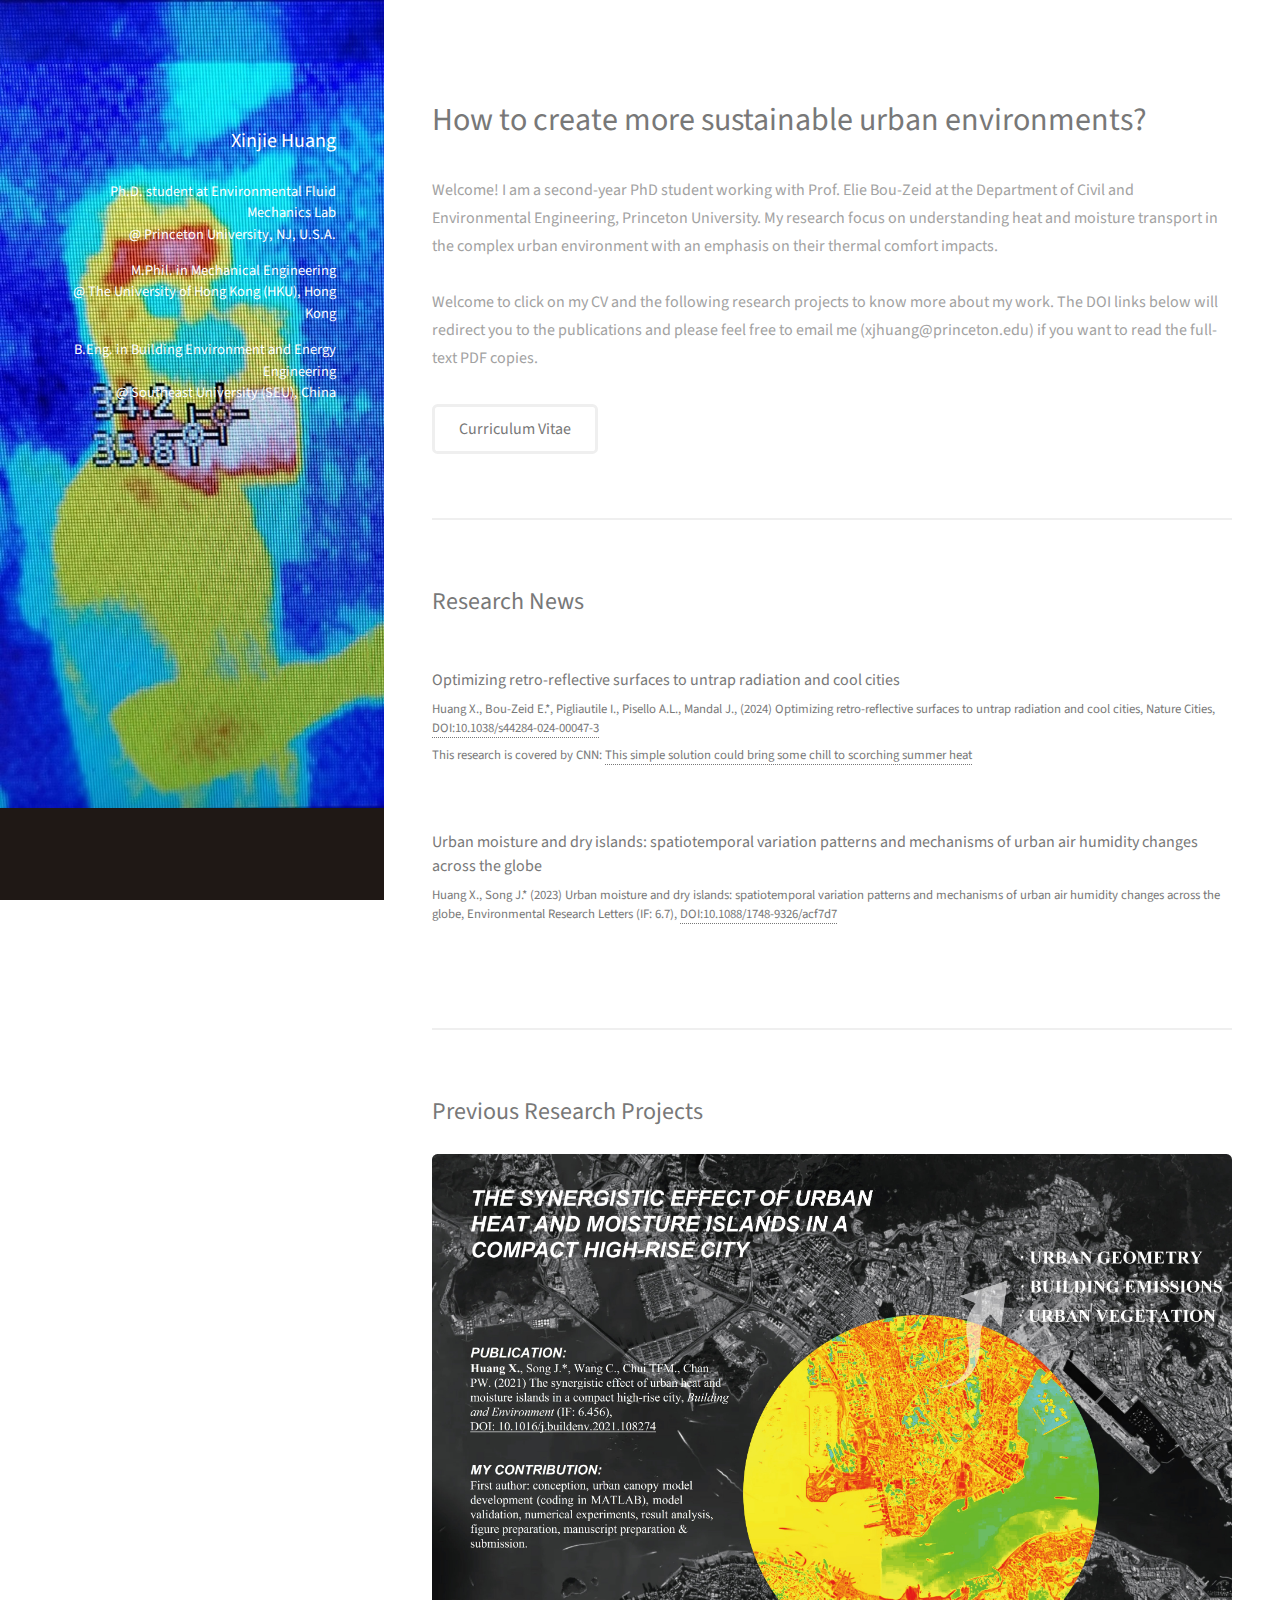
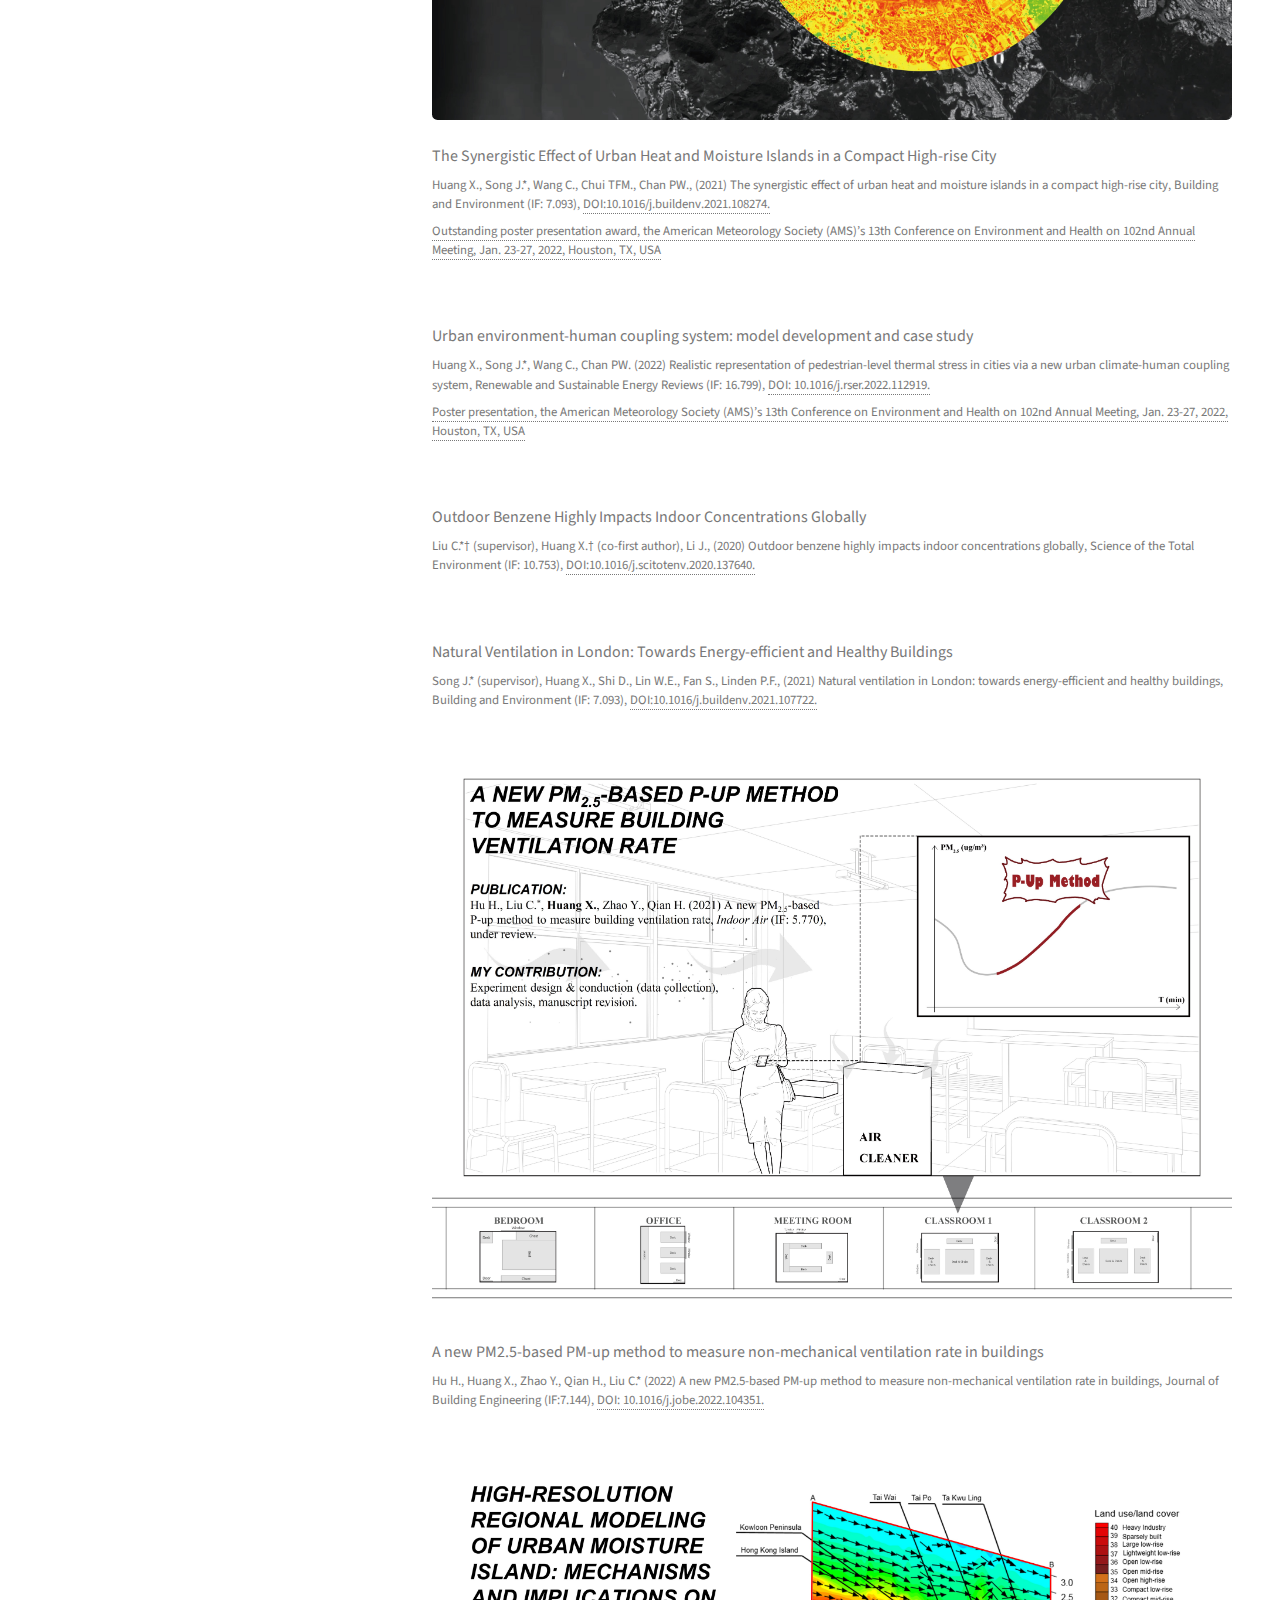
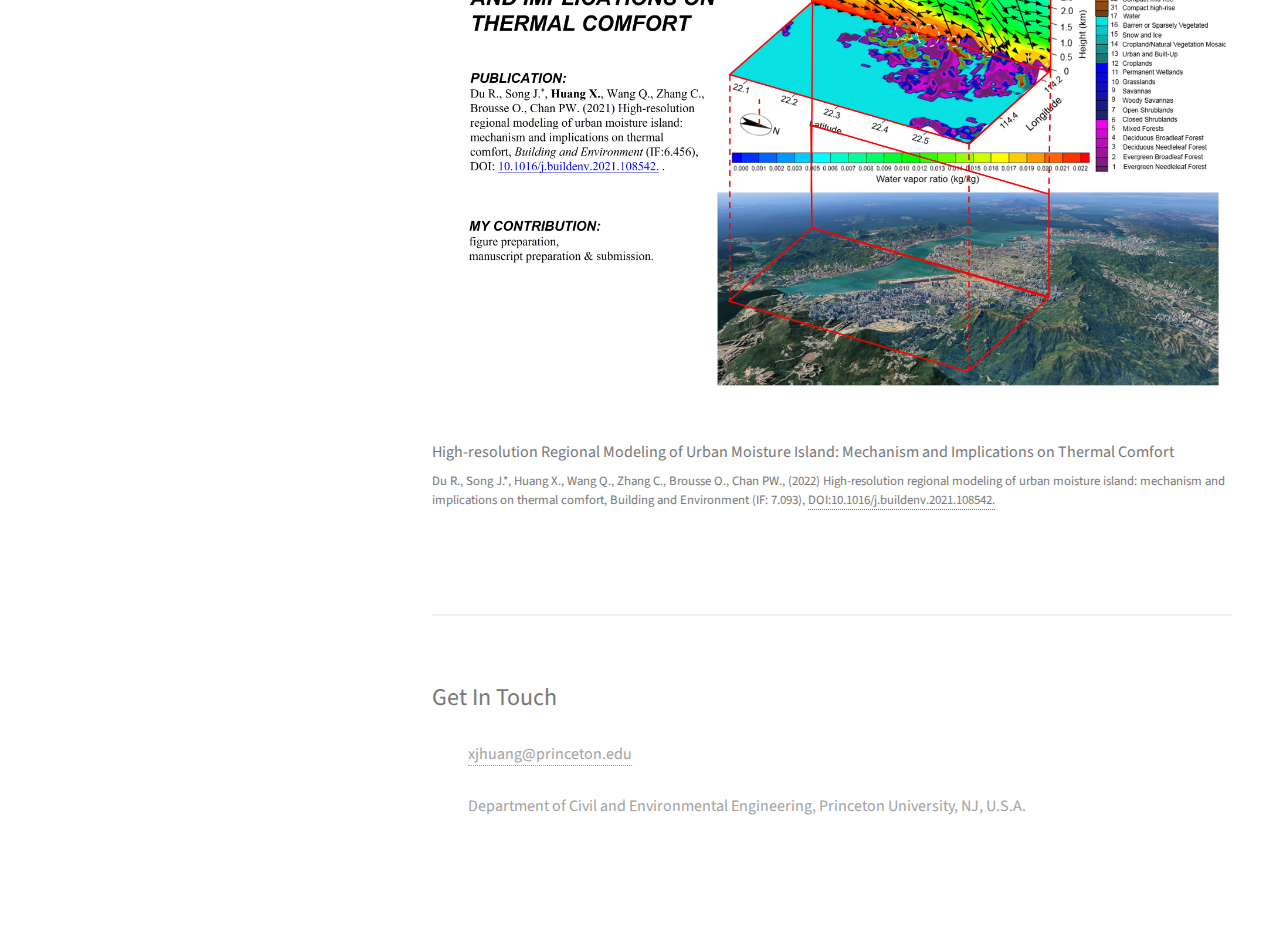
==== commit d68b4d9d: "Update index.html" ====
--- a/index.html
+++ b/index.html
@@ -18,7 +18,7 @@
 		<!-- Header -->
 			<header id="header">
 				<div class="inner">
-					<a href="images/CD.jpg" class="image avatar"><img src="images/CD.jpg" alt="" /></a>
+					<a href="images/Selfie.jpg" class="image avatar"><img src="images/CD.jpg" alt="" /></a>
 					<h1><strong>Xinjie Huang</strong>
 					<h5><br>Ph.D. student at Environmental  Fluid  Mechanics Lab <br />
 						@ Princeton University, NJ, U.S.A. <br />
@@ -37,19 +37,37 @@
 						<header class="major">
 							<h2>How to create more sustainable urban environments? </h2>
 						</header>
-						<p>Welcome! I am a first-year PhD student working with Prof. Elie Bou-Zeid at the Department of Civil and Environmental Engineering, Princeton University. My research focus on understanding heat and moisture transport in the complex urban environment with an emphasis on their thermal comfort impacts. <br /> <br />
+						<p>Welcome! I am a second-year PhD student working with Prof. Elie Bou-Zeid at the Department of Civil and Environmental Engineering, Princeton University. My research focus on understanding heat and moisture transport in the complex urban environment with an emphasis on their thermal comfort impacts. <br /> <br />
 							Welcome to click on my CV and the following research projects to know more about my work. The DOI links below will redirect you to the publications and please feel free to email me (xjhuang@princeton.edu) if you want to read the full-text PDF copies. </p>
-						<article class="col-12 col-12-xsmall work-item">
-						<a href="images/Research Schematic-Xinjie.jpg" class="image fit thumb"><img src="images/Research Schematic-Xinjie.jpg" alt="" width="100%"/></a>
-						</article>
 						<ul class="actions">
-							<li><a href="images/CV_Xinjie Huang_HKU.pdf" download class="button">Curriculum Vitae</a></li>
+							<li><a href="images/CV-Xinjie Huang-20240114.pdf" download class="button">Curriculum Vitae</a></li>
 						</ul>
 					</section>
 
-				<!-- Two -->
+				<!-- Two -->		
 					<section id="two">
-						<h2>Research Projects</h2>
+						<h2>Research News</h2>
+						<div class="row">
+							<article class="col-12 col-12-xsmall work-item">
+								<a href="images/fulls/9.jpg" class="image fit thumb"><img src="images/thumbs/9.jpg" alt="" /></a>
+								<h3>Optimizing retro-reflective surfaces to untrap radiation and cool cities</h3>
+								<h3><p>Huang X., Bou-Zeid E.*, Pigliautile I., Pisello A.L., Mandal J., (2024) Optimizing retro-reflective surfaces to untrap radiation and cool cities, Nature Cities, <a href="https://www.nature.com/articles/s44284-024-00047-3"> DOI:10.1038/s44284-024-00047-3</a></p></h3>
+								<h3><p>This research is covered by CNN: <a href="https://www.cnn.com/2024/03/11/climate/urban-heat-climate-solution-retroreflectors/index.html"> This simple solution could bring some chill to scorching summer heat</a></p></h3>
+							</article>
+						</div>						
+						<div class="row">
+							<article class="col-12 col-12-xsmall work-item">
+								<a href="images/fulls/8.jpg" class="image fit thumb"><img src="images/thumbs/8.jpg" alt="" /></a>
+								<h3>Urban moisture and dry islands: spatiotemporal variation patterns and mechanisms of urban air humidity changes across the globe</h3>
+								<h3><p>Huang X., Song J.* (2023) Urban moisture and dry islands: spatiotemporal variation patterns and mechanisms of urban air humidity changes across the globe, Environmental Research Letters (IF: 6.7), <a href="https://iopscience.iop.org/article/10.1088/1748-9326/acf7d7"> DOI:10.1088/1748-9326/acf7d7</a></p></h3>
+							</article>
+						</div>
+
+					</section>
+				
+				<!-- Three -->
+					<section id="two">
+						<h2>Previous Research Projects</h2>
 						<div class="row">
 							<article class="col-12 col-12-xsmall work-item">
 								<a href="images/fulls/1.jpg" class="image fit thumb"><img src="images/thumbs/1.jpg" alt="" /></a>
@@ -90,8 +108,8 @@
 							</article>
 						</div>
 					</section>
-
-				<!-- Three -->
+				
+				<!-- Four -->
 					<section id="three">
 						<h2>Get In Touch</h2>
 						<div class="row">
@@ -112,7 +130,7 @@
 						<script type="text/javascript" id="clustrmaps" src="//clustrmaps.com/map_v2.js?d=k_83bHK-jbFxKDgHcuuoqdliSc-oriRwgHUSVHEHQIo&cl=ffffff&w=a"></script>
 					</section>
 
-				<!-- Four -->
+				<!-- Five -->
 				<!--
 					<section id="four">
 						<h2>Elements</h2>
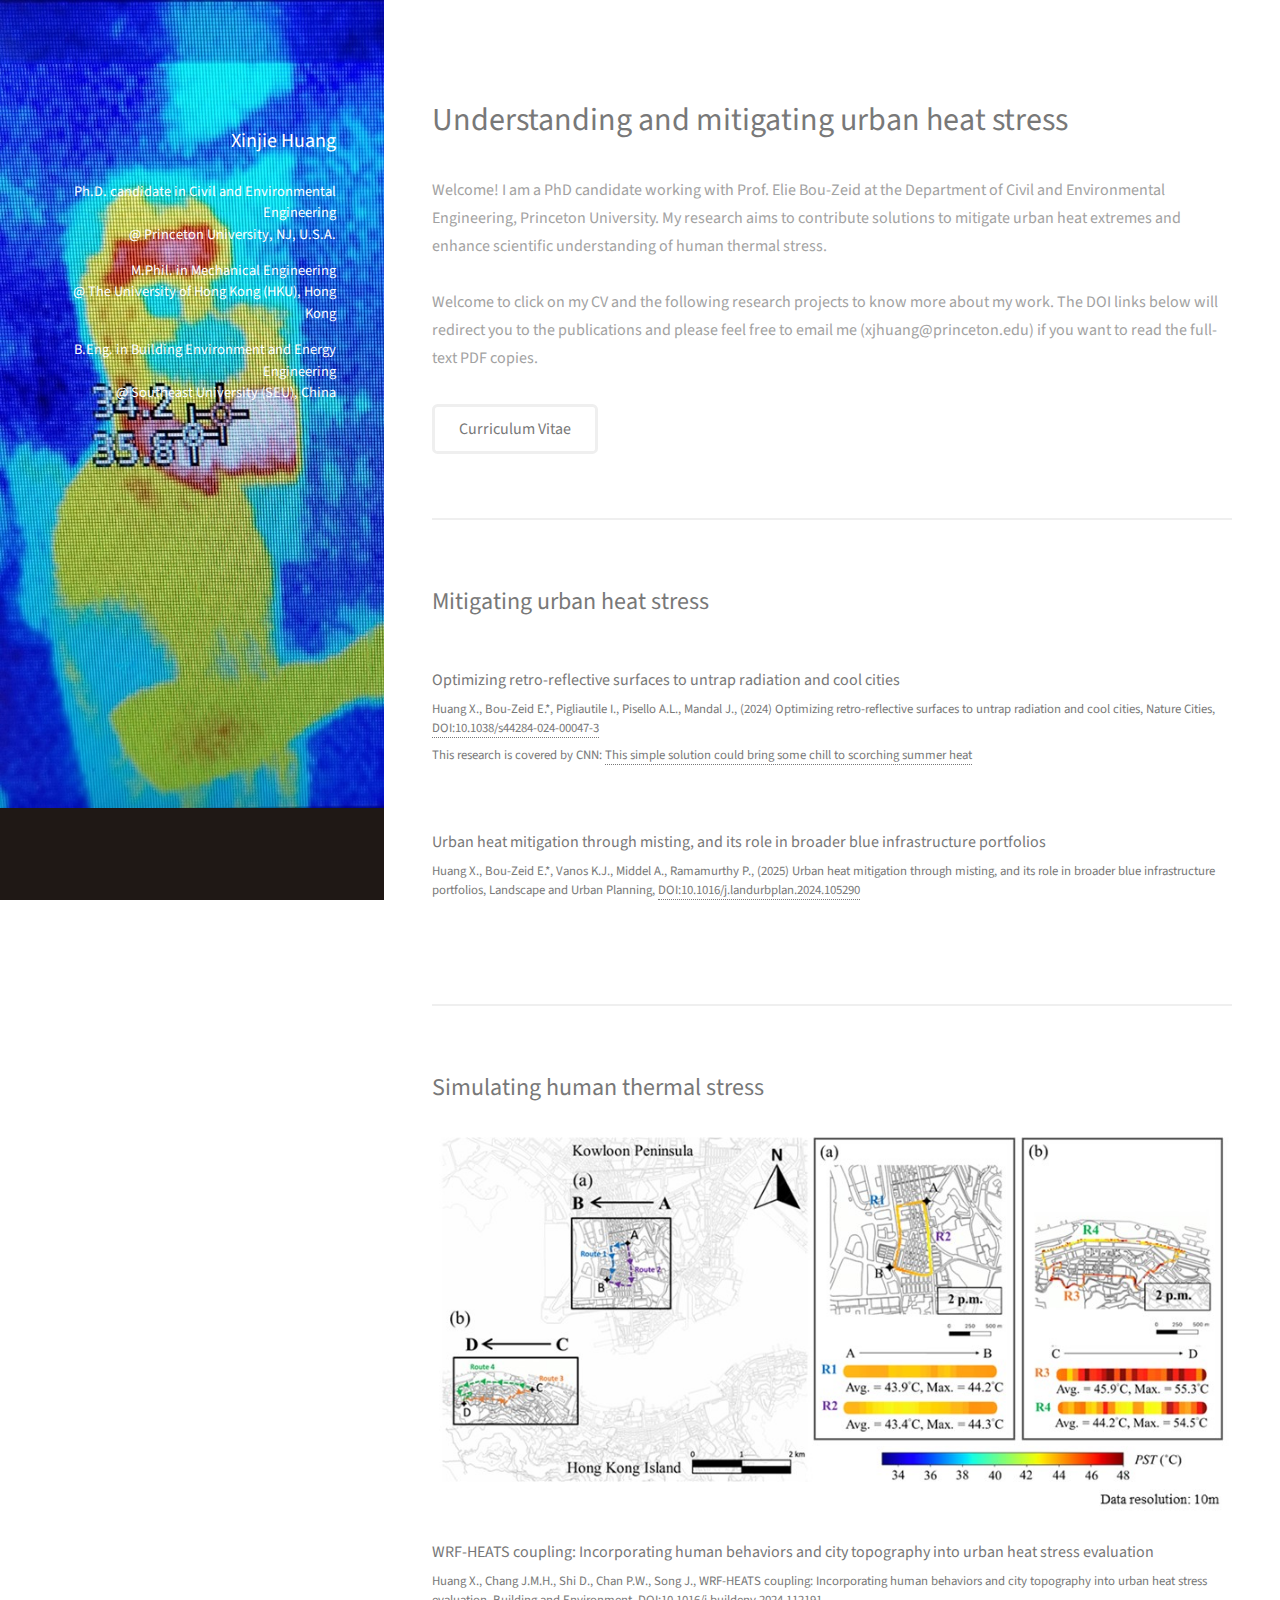
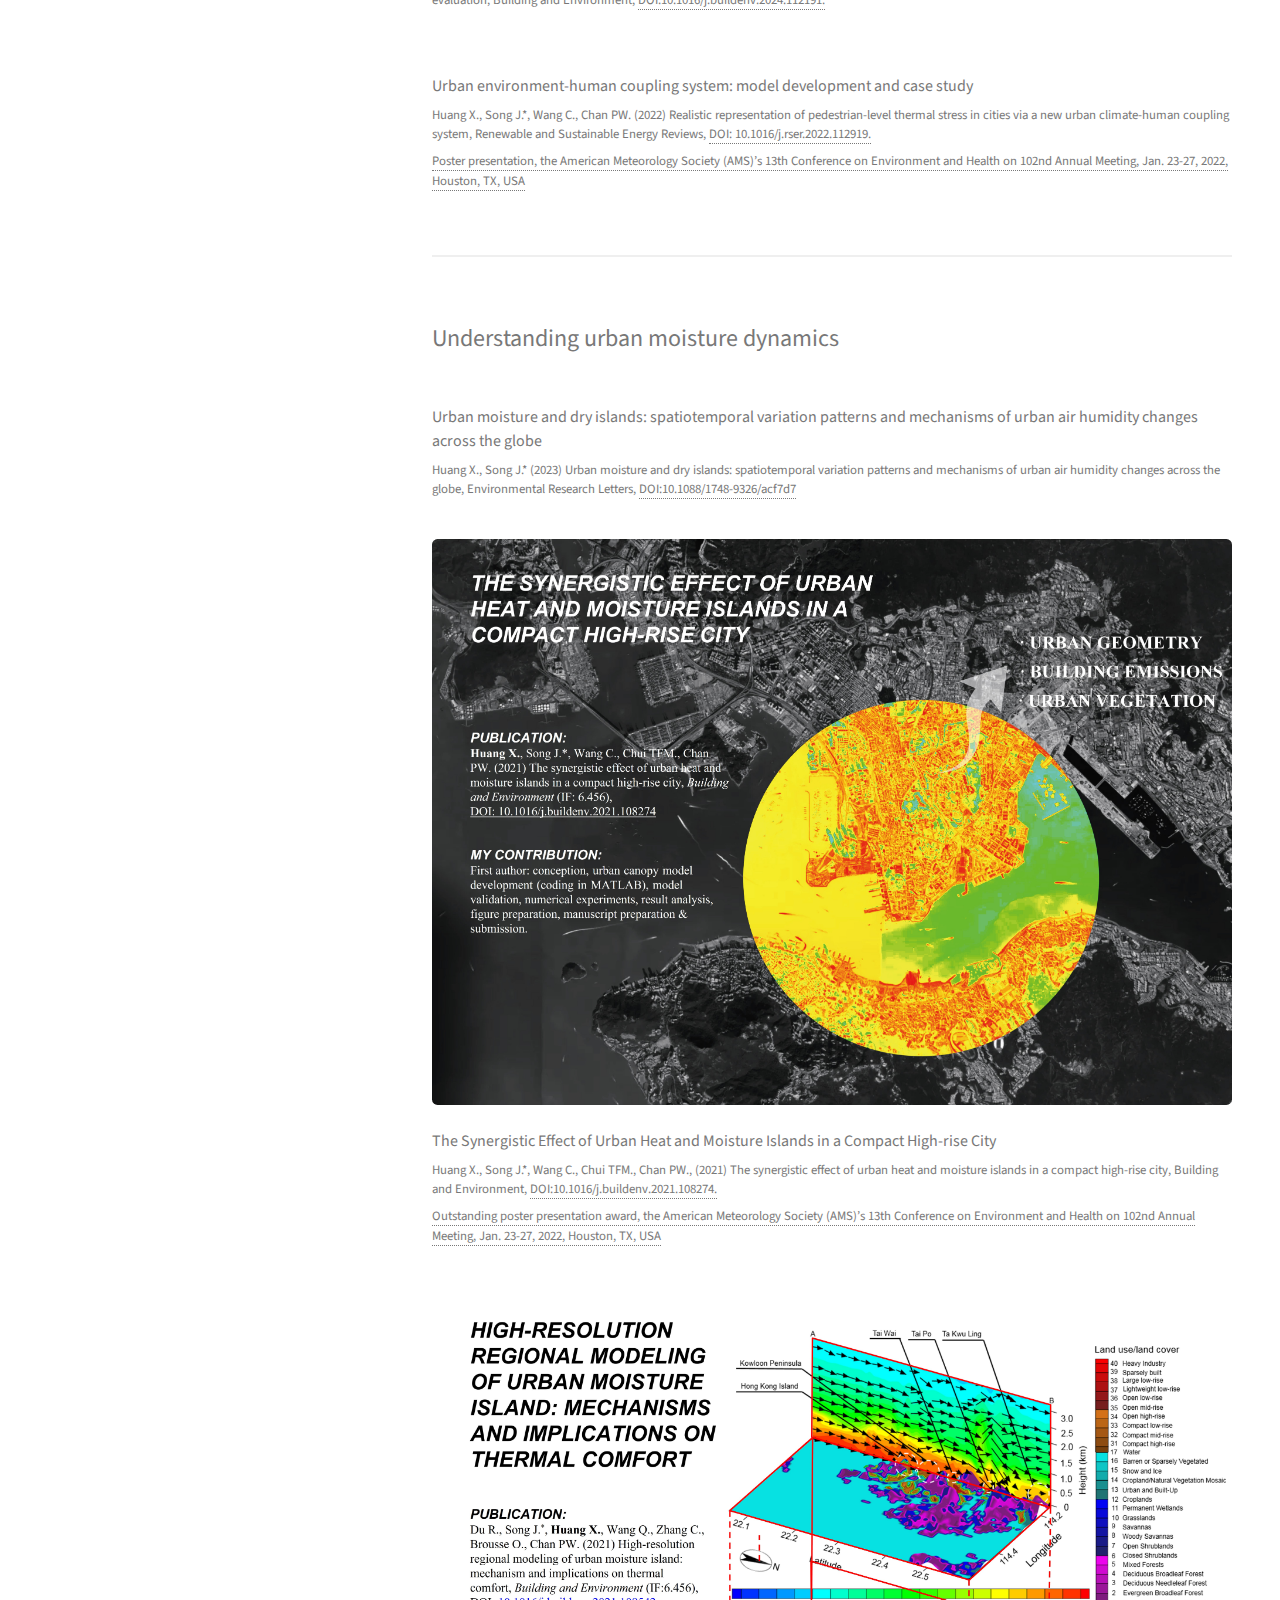
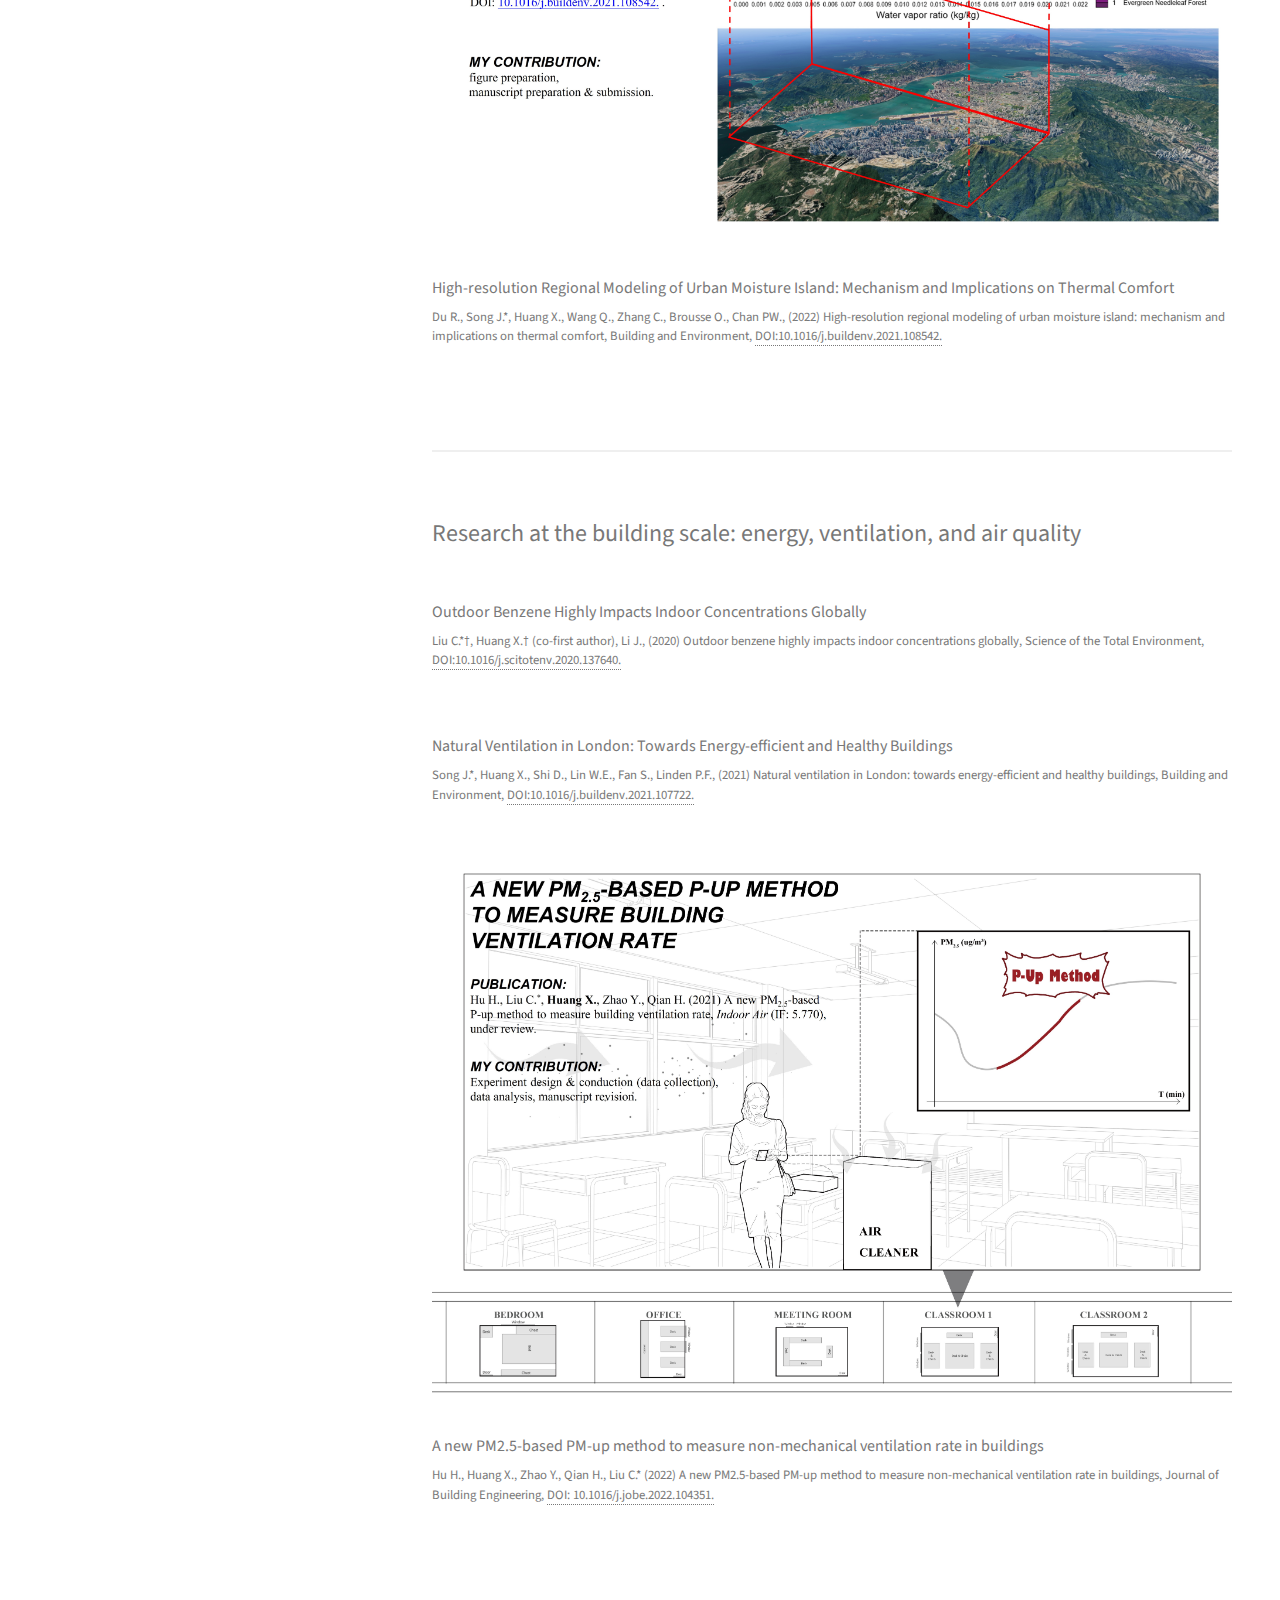
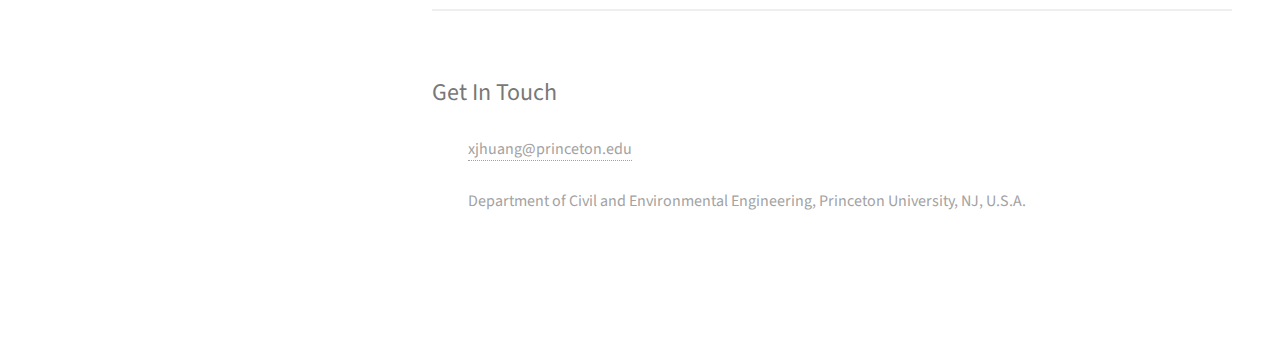
==== commit fbdcaf18: "Update index.html" ====
--- a/index.html
+++ b/index.html
@@ -18,9 +18,9 @@
 		<!-- Header -->
 			<header id="header">
 				<div class="inner">
-					<a href="images/Selfie.jpg" class="image avatar"><img src="images/CD.jpg" alt="" /></a>
+					<a href="images/ZoomSelfie.jpg" class="image avatar"><img src="images/ZoomSelfie.jpg" alt="" /></a>
 					<h1><strong>Xinjie Huang</strong>
-					<h5><br>Ph.D. student at Environmental  Fluid  Mechanics Lab <br />
+					<h5><br>Ph.D. candidate in Civil and Environmental Engineering <br />
 						@ Princeton University, NJ, U.S.A. <br />
 			                <h5>M.Phil. in Mechanical Engineering <br />
 						@ The University of Hong Kong (HKU), Hong Kong <br />
@@ -35,9 +35,9 @@
 				<!-- One -->
 					<section id="one">
 						<header class="major">
-							<h2>How to create more sustainable urban environments? </h2>
+							<h2>Understanding and mitigating urban heat stress</h2>
 						</header>
-						<p>Welcome! I am a second-year PhD student working with Prof. Elie Bou-Zeid at the Department of Civil and Environmental Engineering, Princeton University. My research focus on understanding heat and moisture transport in the complex urban environment with an emphasis on their thermal comfort impacts. <br /> <br />
+						<p>Welcome! I am a PhD candidate working with Prof. Elie Bou-Zeid at the Department of Civil and Environmental Engineering, Princeton University. My research aims to contribute solutions to mitigate urban heat extremes and enhance scientific understanding of human thermal stress.<br /> <br />
 							Welcome to click on my CV and the following research projects to know more about my work. The DOI links below will redirect you to the publications and please feel free to email me (xjhuang@princeton.edu) if you want to read the full-text PDF copies. </p>
 						<ul class="actions">
 							<li><a href="images/CV-Xinjie Huang-20240114.pdf" download class="button">Curriculum Vitae</a></li>
@@ -46,7 +46,7 @@
 
 				<!-- Two -->		
 					<section id="two">
-						<h2>Research News</h2>
+						<h2>Mitigating urban heat stress</h2>
 						<div class="row">
 							<article class="col-12 col-12-xsmall work-item">
 								<a href="images/fulls/9.jpg" class="image fit thumb"><img src="images/thumbs/9.jpg" alt="" /></a>
@@ -54,57 +54,78 @@
 								<h3><p>Huang X., Bou-Zeid E.*, Pigliautile I., Pisello A.L., Mandal J., (2024) Optimizing retro-reflective surfaces to untrap radiation and cool cities, Nature Cities, <a href="https://www.nature.com/articles/s44284-024-00047-3"> DOI:10.1038/s44284-024-00047-3</a></p></h3>
 								<h3><p>This research is covered by CNN: <a href="https://www.cnn.com/2024/03/11/climate/urban-heat-climate-solution-retroreflectors/index.html"> This simple solution could bring some chill to scorching summer heat</a></p></h3>
 							</article>
-						</div>						
+						</div>				
+						<div class="row">
+							<article class="col-12 col-12-xsmall work-item">
+								<a href="images/fulls/11.jpg" class="image fit thumb"><img src="images/thumbs/11.jpg" alt="" /></a>
+								<h3>Urban heat mitigation through misting, and its role in broader blue infrastructure portfolios</h3>
+								<h3><p>Huang X., Bou-Zeid E.*, Vanos K.J., Middel A., Ramamurthy P., (2025) Urban heat mitigation through misting, and its role in broader blue infrastructure portfolios, Landscape and Urban Planning, <a href="https://www.sciencedirect.com/science/article/pii/S0169204624002895"> DOI:10.1016/j.landurbplan.2024.105290</a></p></h3>
+							</article>
+						</div>		
+					</section>
+
+				<!-- Three -->		
+					<section id="two">
+						<h2>Simulating human thermal stress</h2>
+						<div class="row">
+							<article class="col-12 col-12-xsmall work-item">
+								<a href="images/fulls/10.jpg" class="image fit thumb"><img src="images/thumbs/10.jpg" alt="" /></a>
+								<h3>WRF-HEATS coupling: Incorporating human behaviors and city topography into urban heat stress evaluation</h3>
+								<h3><p> Huang X., Chang J.M.H., Shi D., Chan P.W., Song J., WRF-HEATS coupling: Incorporating human behaviors and city topography into urban heat stress evaluation, Building and Environment, <a href="https://www.sciencedirect.com/science/article/pii/S0360132324010333"> DOI:10.1016/j.buildenv.2024.112191.</a></p></h3>
+							</article>
+						</div>		
+						<article class="col-12 col-12-xsmall work-item">
+								<a href="images/fulls/7.jpg" class="image fit thumb"><img src="images/thumbs/7.jpg" alt="" /></a>
+								<h3>Urban environment-human coupling system: model development and case study</h3>
+								<h3><p>Huang X., Song J.*, Wang C., Chan PW. (2022) Realistic representation of pedestrian-level thermal stress in cities via a new urban climate-human coupling system, Renewable and Sustainable Energy Reviews, <a href="https://www.sciencedirect.com/science/article/pii/S1364032122008000"> DOI: 10.1016/j.rser.2022.112919.</a></p></h3>
+				                                <h3><p><a href="https://ams.confex.com/ams/102ANNUAL/meetingapp.cgi/Paper/392692"> Poster presentation, the American Meteorology Society (AMS)’s 13th Conference on Environment and Health on 102nd Annual Meeting, Jan. 23-27, 2022, Houston, TX, USA</a></p></h3>
+							</article> 
+					</section>
+
+				<!-- Four -->		
+					<section id="two">
+						<h2>Understanding urban moisture dynamics</h2>
 						<div class="row">
 							<article class="col-12 col-12-xsmall work-item">
 								<a href="images/fulls/8.jpg" class="image fit thumb"><img src="images/thumbs/8.jpg" alt="" /></a>
 								<h3>Urban moisture and dry islands: spatiotemporal variation patterns and mechanisms of urban air humidity changes across the globe</h3>
-								<h3><p>Huang X., Song J.* (2023) Urban moisture and dry islands: spatiotemporal variation patterns and mechanisms of urban air humidity changes across the globe, Environmental Research Letters (IF: 6.7), <a href="https://iopscience.iop.org/article/10.1088/1748-9326/acf7d7"> DOI:10.1088/1748-9326/acf7d7</a></p></h3>
+								<h3><p>Huang X., Song J.* (2023) Urban moisture and dry islands: spatiotemporal variation patterns and mechanisms of urban air humidity changes across the globe, Environmental Research Letters, <a href="https://iopscience.iop.org/article/10.1088/1748-9326/acf7d7"> DOI:10.1088/1748-9326/acf7d7</a></p></h3>
+							</article>
+							
+							<article class="col-12 col-12-xsmall work-item">
+								<a href="images/fulls/1.jpg" class="image fit thumb"><img src="images/thumbs/1.jpg" alt="" /></a>
+								<h3>The Synergistic Effect of Urban Heat and Moisture Islands in a Compact High-rise City</h3>
+								<h3><p>Huang X., Song J.*, Wang C., Chui TFM., Chan PW., (2021) The synergistic effect of urban heat and moisture islands in a compact high-rise city, Building and Environment, <a href="https://www.sciencedirect.com/science/article/pii/S0360132321006740"> DOI:10.1016/j.buildenv.2021.108274.</a></p></h3>
+							        <h3><p><a href="https://ams.confex.com/ams/102ANNUAL/meetingapp.cgi/Paper/392403"> Outstanding poster presentation award, the American Meteorology Society (AMS)’s 13th Conference on Environment and Health on 102nd Annual Meeting, Jan. 23-27, 2022, Houston, TX, USA</a></p></h3>
+							</article>
+							<article class="col-12 col-12-xsmall work-item">
+								<a href="images/fulls/5.jpg" class="image fit thumb"><img src="images/thumbs/5.jpg" alt="" /></a>
+								<h3>High-resolution Regional Modeling of Urban Moisture Island: Mechanism and Implications on Thermal Comfort</h3>
+								<h3><p>Du R., Song J.*, Huang X., Wang Q., Zhang C., Brousse O., Chan PW., (2022) High-resolution regional modeling of urban moisture island: mechanism and implications on thermal comfort, Building and Environment, <a href="https://www.sciencedirect.com/science/article/pii/S0360132321009355"> DOI:10.1016/j.buildenv.2021.108542. </a></p></h3> 
 							</article>
 						</div>
-
 					</section>
 				
 				<!-- Three -->
 					<section id="two">
-						<h2>Previous Research Projects</h2>
-						<div class="row">
-							<article class="col-12 col-12-xsmall work-item">
-								<a href="images/fulls/1.jpg" class="image fit thumb"><img src="images/thumbs/1.jpg" alt="" /></a>
-								<h3>The Synergistic Effect of Urban Heat and Moisture Islands in a Compact High-rise City</h3>
-								<h3><p>Huang X., Song J.*, Wang C., Chui TFM., Chan PW., (2021) The synergistic effect of urban heat and moisture islands in a compact high-rise city, Building and Environment (IF: 7.093), <a href="https://www.sciencedirect.com/science/article/pii/S0360132321006740"> DOI:10.1016/j.buildenv.2021.108274.</a></p></h3>
-							        <h3><p><a href="https://ams.confex.com/ams/102ANNUAL/meetingapp.cgi/Paper/392403"> Outstanding poster presentation award, the American Meteorology Society (AMS)’s 13th Conference on Environment and Health on 102nd Annual Meeting, Jan. 23-27, 2022, Houston, TX, USA</a></p></h3>
-							</article>
-												
-					                <article class="col-12 col-12-xsmall work-item">
-								<a href="images/fulls/7.jpg" class="image fit thumb"><img src="images/thumbs/7.jpg" alt="" /></a>
-								<h3>Urban environment-human coupling system: model development and case study</h3>
-								<h3><p>Huang X., Song J.*, Wang C., Chan PW. (2022) Realistic representation of pedestrian-level thermal stress in cities via a new urban climate-human coupling system, Renewable and Sustainable Energy Reviews (IF: 16.799), <a href="https://www.sciencedirect.com/science/article/pii/S1364032122008000"> DOI: 10.1016/j.rser.2022.112919.</a></p></h3>
-				                                <h3><p><a href="https://ams.confex.com/ams/102ANNUAL/meetingapp.cgi/Paper/392692"> Poster presentation, the American Meteorology Society (AMS)’s 13th Conference on Environment and Health on 102nd Annual Meeting, Jan. 23-27, 2022, Houston, TX, USA</a></p></h3>
-							</article> 
-				
+						<h2>Research at the building scale: energy, ventilation, and air quality</h2>
+						<div class="row">
 							<article class="col-12 col-12-xsmall work-item">
 								<a href="images/fulls/2.jpg" class="image fit thumb"><img src="images/thumbs/2.jpg" alt="" /></a>
 								<h3>Outdoor Benzene Highly Impacts Indoor Concentrations Globally</h3>
-								<h3><p>Liu C.*† (supervisor),<b> Huang X.† (co-first author)</b>, Li J., (2020) Outdoor benzene highly impacts indoor concentrations globally, Science of the Total Environment (IF: 10.753), <a href="https://www.sciencedirect.com/science/article/pii/S0048969720311517"> DOI:10.1016/j.scitotenv.2020.137640.</a></p></h3>
+								<h3><p>Liu C.*†,<b> Huang X.† (co-first author)</b>, Li J., (2020) Outdoor benzene highly impacts indoor concentrations globally, Science of the Total Environment, <a href="https://www.sciencedirect.com/science/article/pii/S0048969720311517"> DOI:10.1016/j.scitotenv.2020.137640.</a></p></h3>
 							</article>
 							
 							<article class="col-12 col-12-xsmall work-item">
 								<a href="images/fulls/3.jpg" class="image fit thumb"><img src="images/thumbs/3.jpg" alt="" /></a>
 								<h3>Natural Ventilation in London: Towards Energy-efficient and Healthy Buildings</h3>
-								<h3><p>Song J.* (supervisor),<b> Huang X.</b>, Shi D., Lin W.E., Fan S., Linden P.F., (2021) Natural ventilation in London: towards energy-efficient and healthy buildings, Building and Environment (IF: 7.093), <a href="https://www.sciencedirect.com/science/article/pii/S0360132321001335"> DOI:10.1016/j.buildenv.2021.107722.</a></p></h3>
+								<h3><p>Song J.*,<b> Huang X.</b>, Shi D., Lin W.E., Fan S., Linden P.F., (2021) Natural ventilation in London: towards energy-efficient and healthy buildings, Building and Environment, <a href="https://www.sciencedirect.com/science/article/pii/S0360132321001335"> DOI:10.1016/j.buildenv.2021.107722.</a></p></h3>
 							</article>
 							
 							<article class="col-12 col-12-xsmall work-item">
 								<a href="images/fulls/4.jpg" class="image fit thumb"><img src="images/thumbs/4.jpg" alt="" /></a>
 								<h3>A new PM2.5-based PM-up method to measure non-mechanical ventilation rate in buildings</h3>
-								<h3><p>Hu H., Huang X., Zhao Y., Qian H., Liu C.* (2022) A new PM2.5-based PM-up method to measure non-mechanical ventilation rate in buildings, Journal of Building Engineering (IF:7.144), <a href="https://www.sciencedirect.com/science/article/abs/pii/S2352710222003643"> DOI: 10.1016/j.jobe.2022.104351.</a></p></h3> 
-							</article>
-							
-							<article class="col-12 col-12-xsmall work-item">
-								<a href="images/fulls/5.jpg" class="image fit thumb"><img src="images/thumbs/5.jpg" alt="" /></a>
-								<h3>High-resolution Regional Modeling of Urban Moisture Island: Mechanism and Implications on Thermal Comfort</h3>
-								<h3><p>Du R., Song J.*, Huang X., Wang Q., Zhang C., Brousse O., Chan PW., (2022) High-resolution regional modeling of urban moisture island: mechanism and implications on thermal comfort, Building and Environment (IF: 7.093), <a href="https://www.sciencedirect.com/science/article/pii/S0360132321009355"> DOI:10.1016/j.buildenv.2021.108542. </a></p></h3> 
+								<h3><p>Hu H., Huang X., Zhao Y., Qian H., Liu C.* (2022) A new PM2.5-based PM-up method to measure non-mechanical ventilation rate in buildings, Journal of Building Engineering, <a href="https://www.sciencedirect.com/science/article/abs/pii/S2352710222003643"> DOI: 10.1016/j.jobe.2022.104351.</a></p></h3> 
 							</article>
 						</div>
 					</section>
